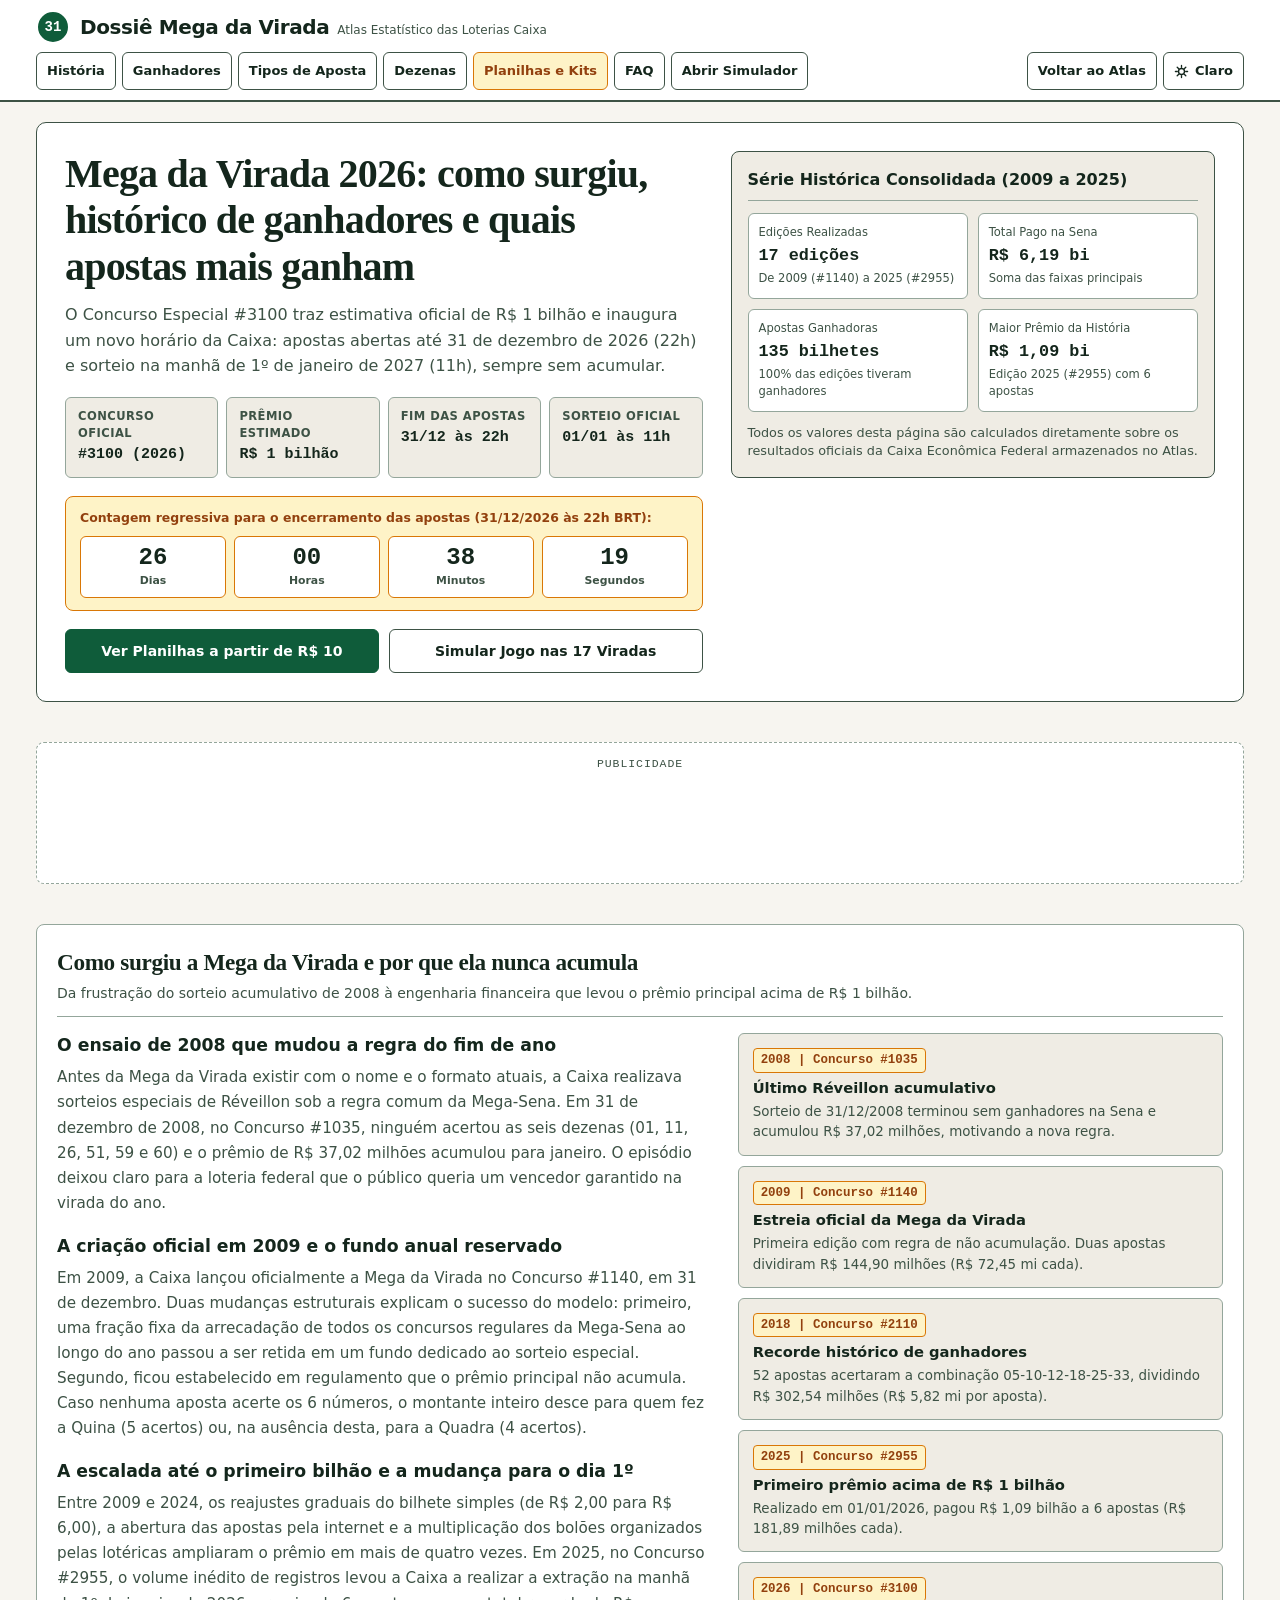
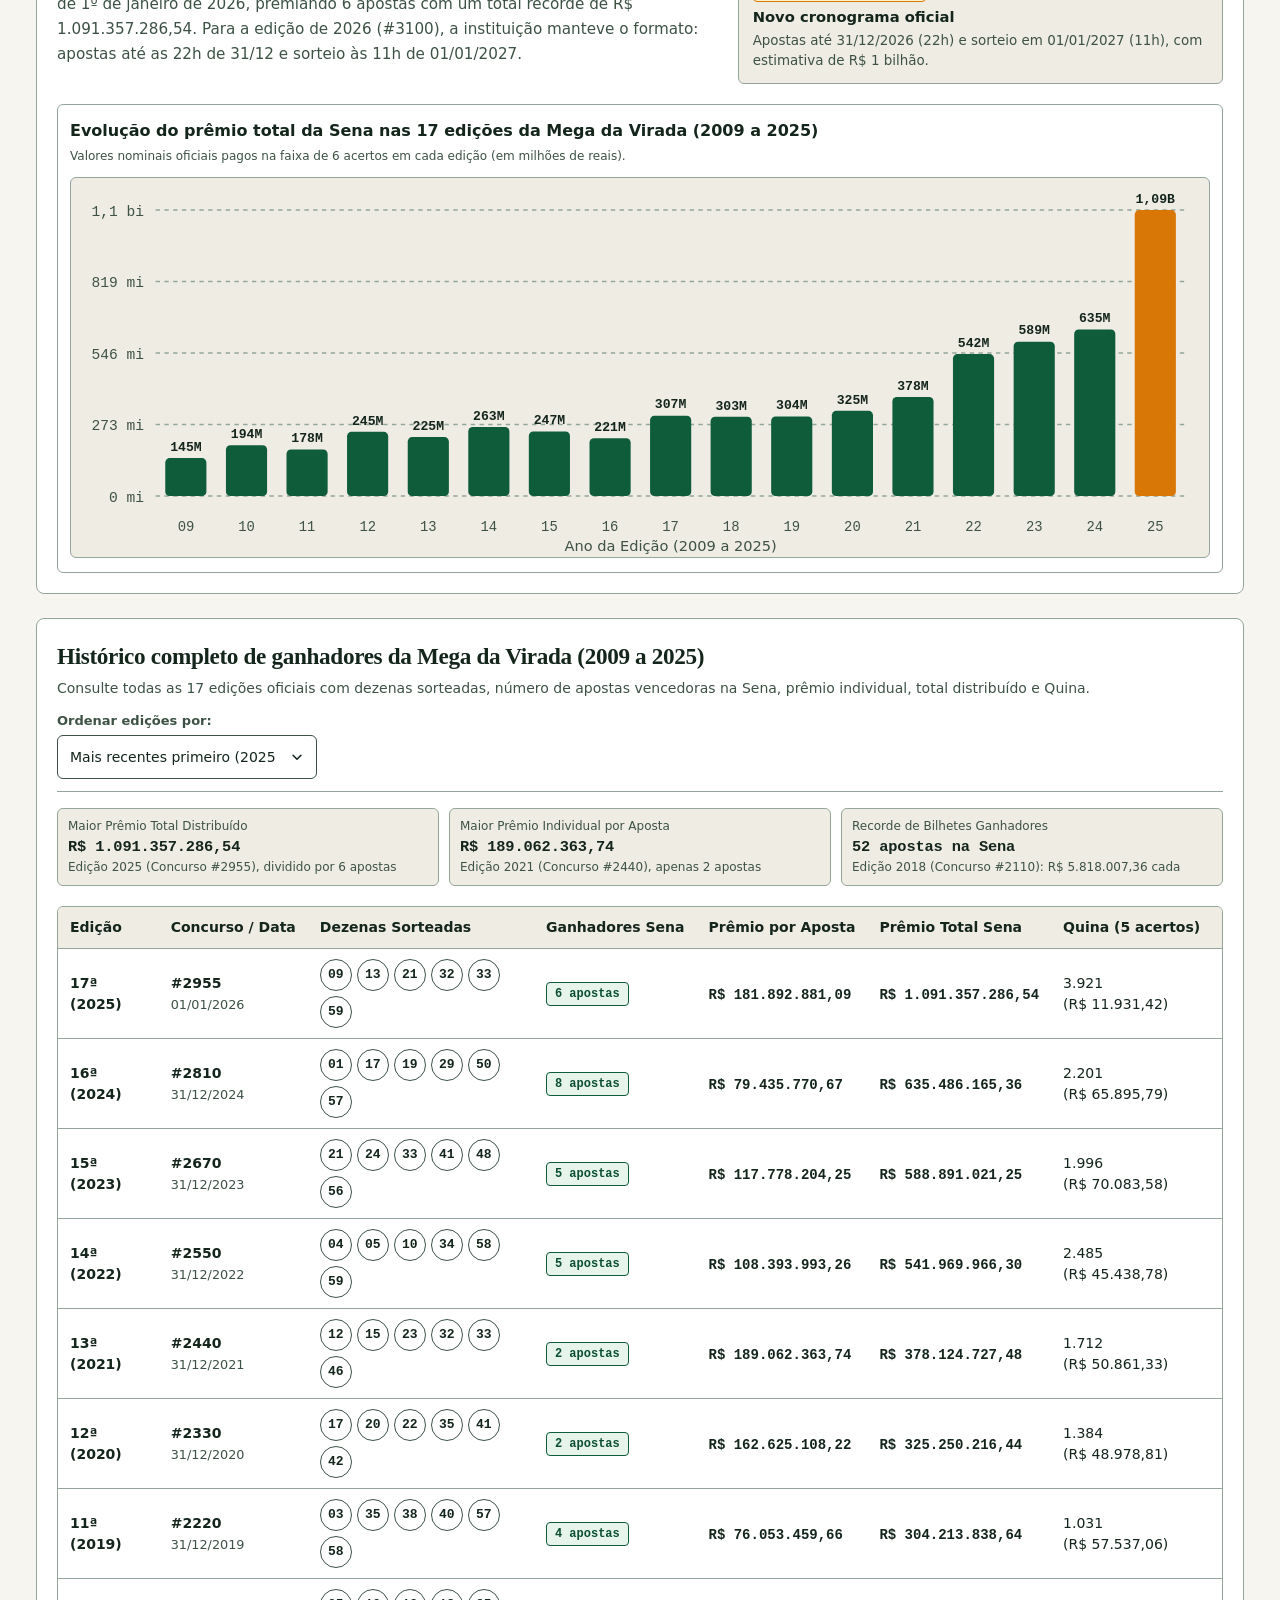
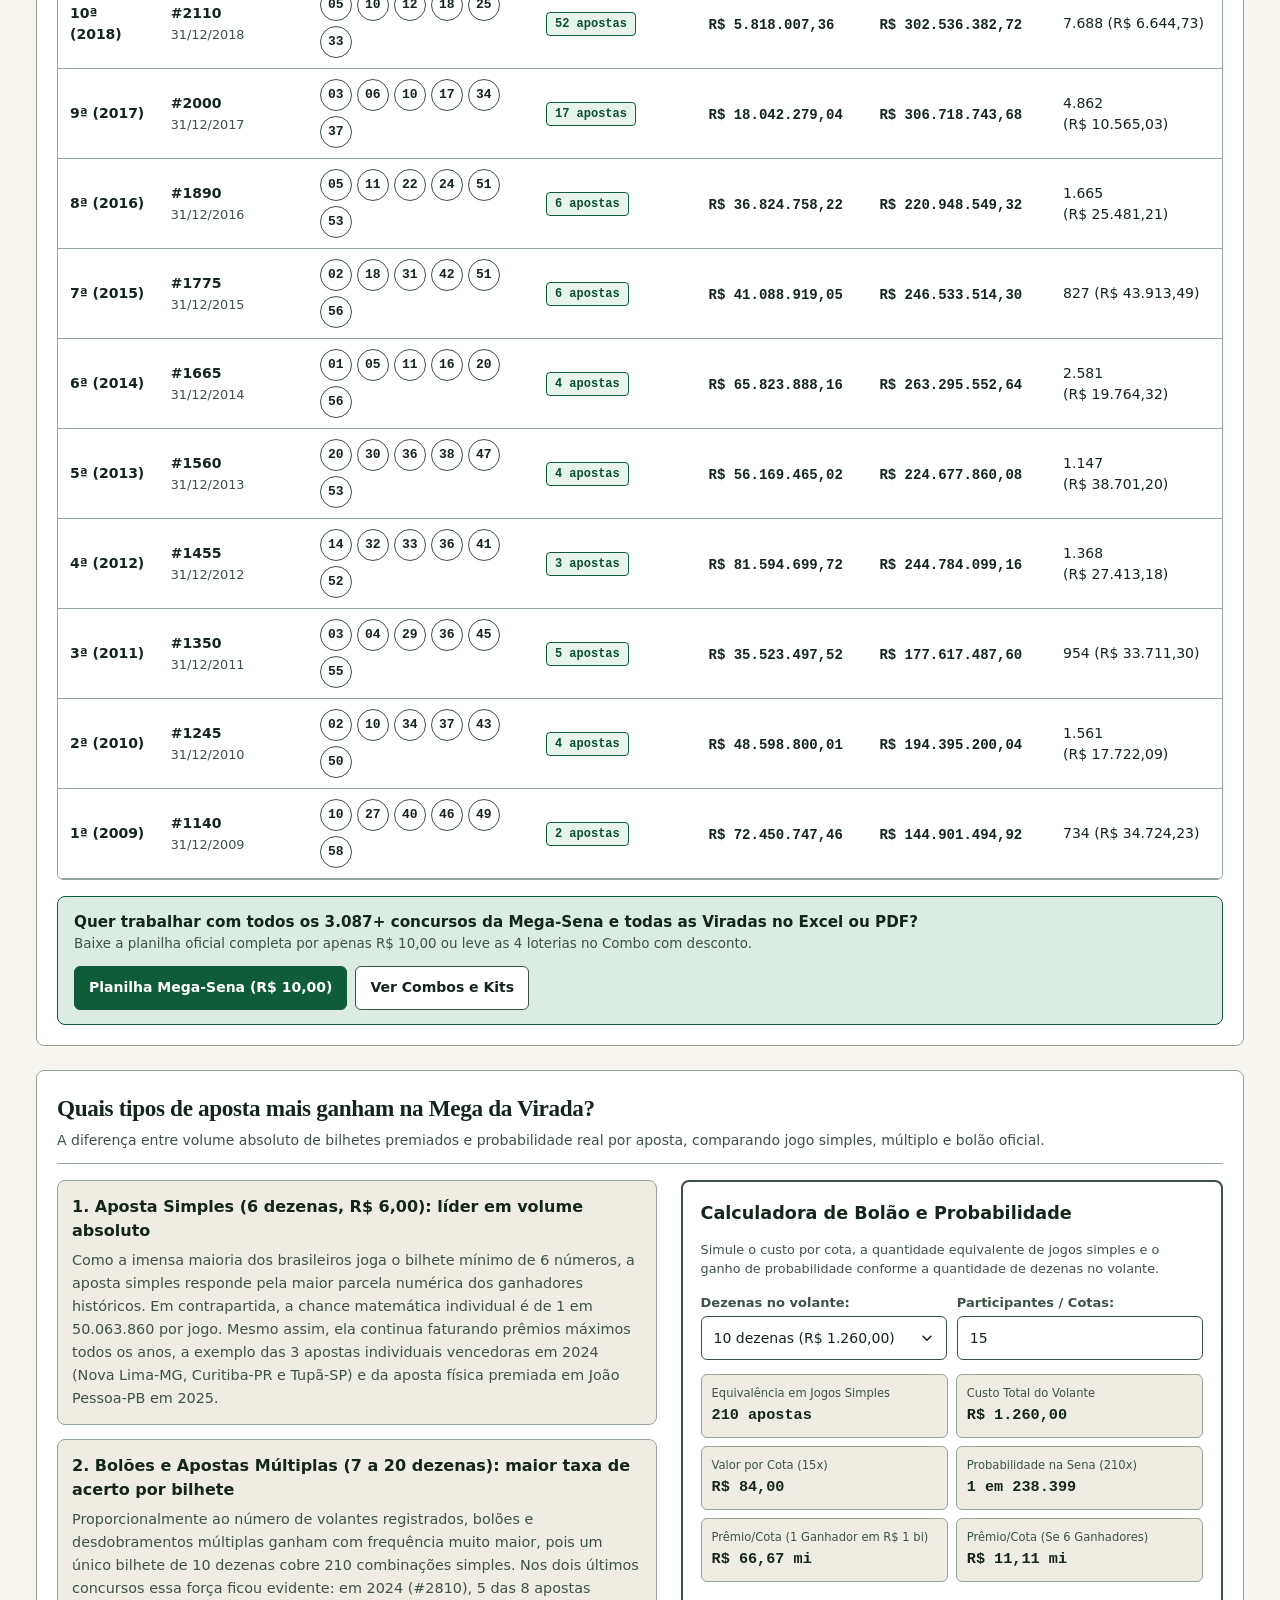
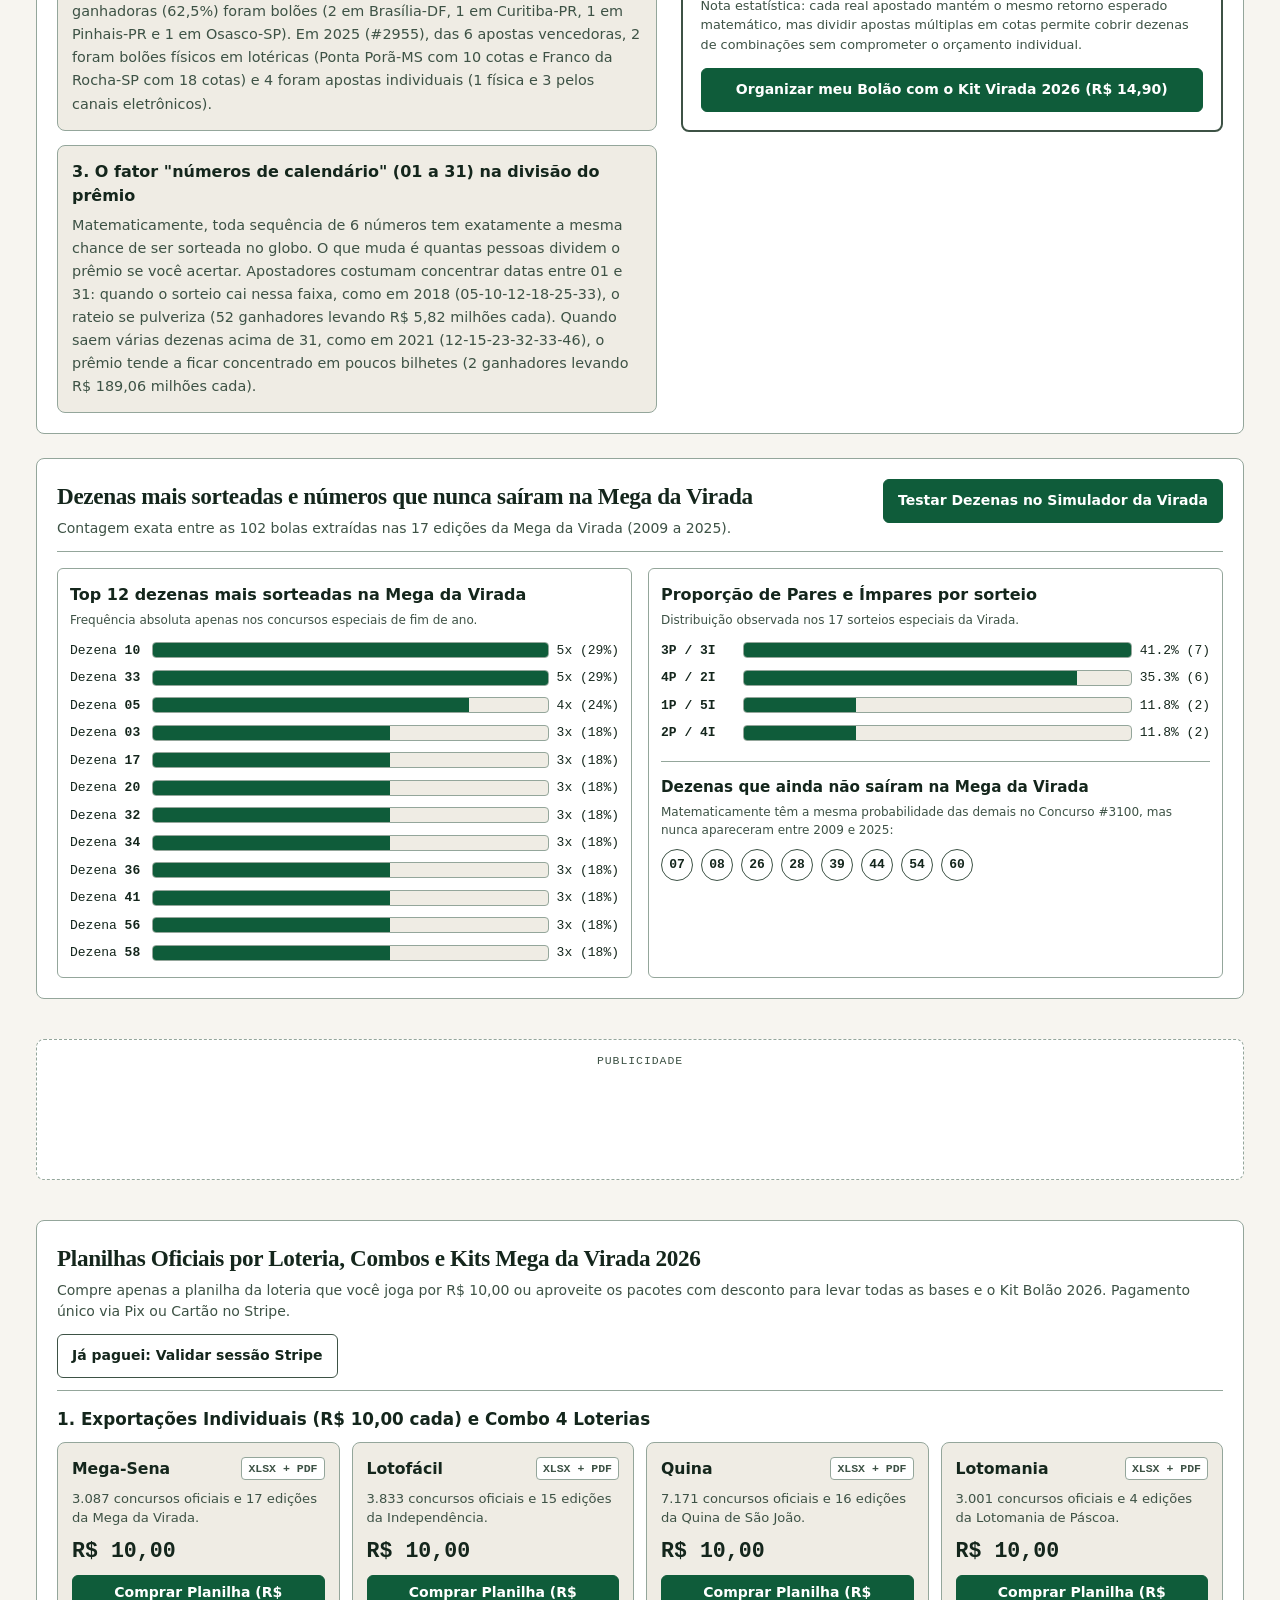
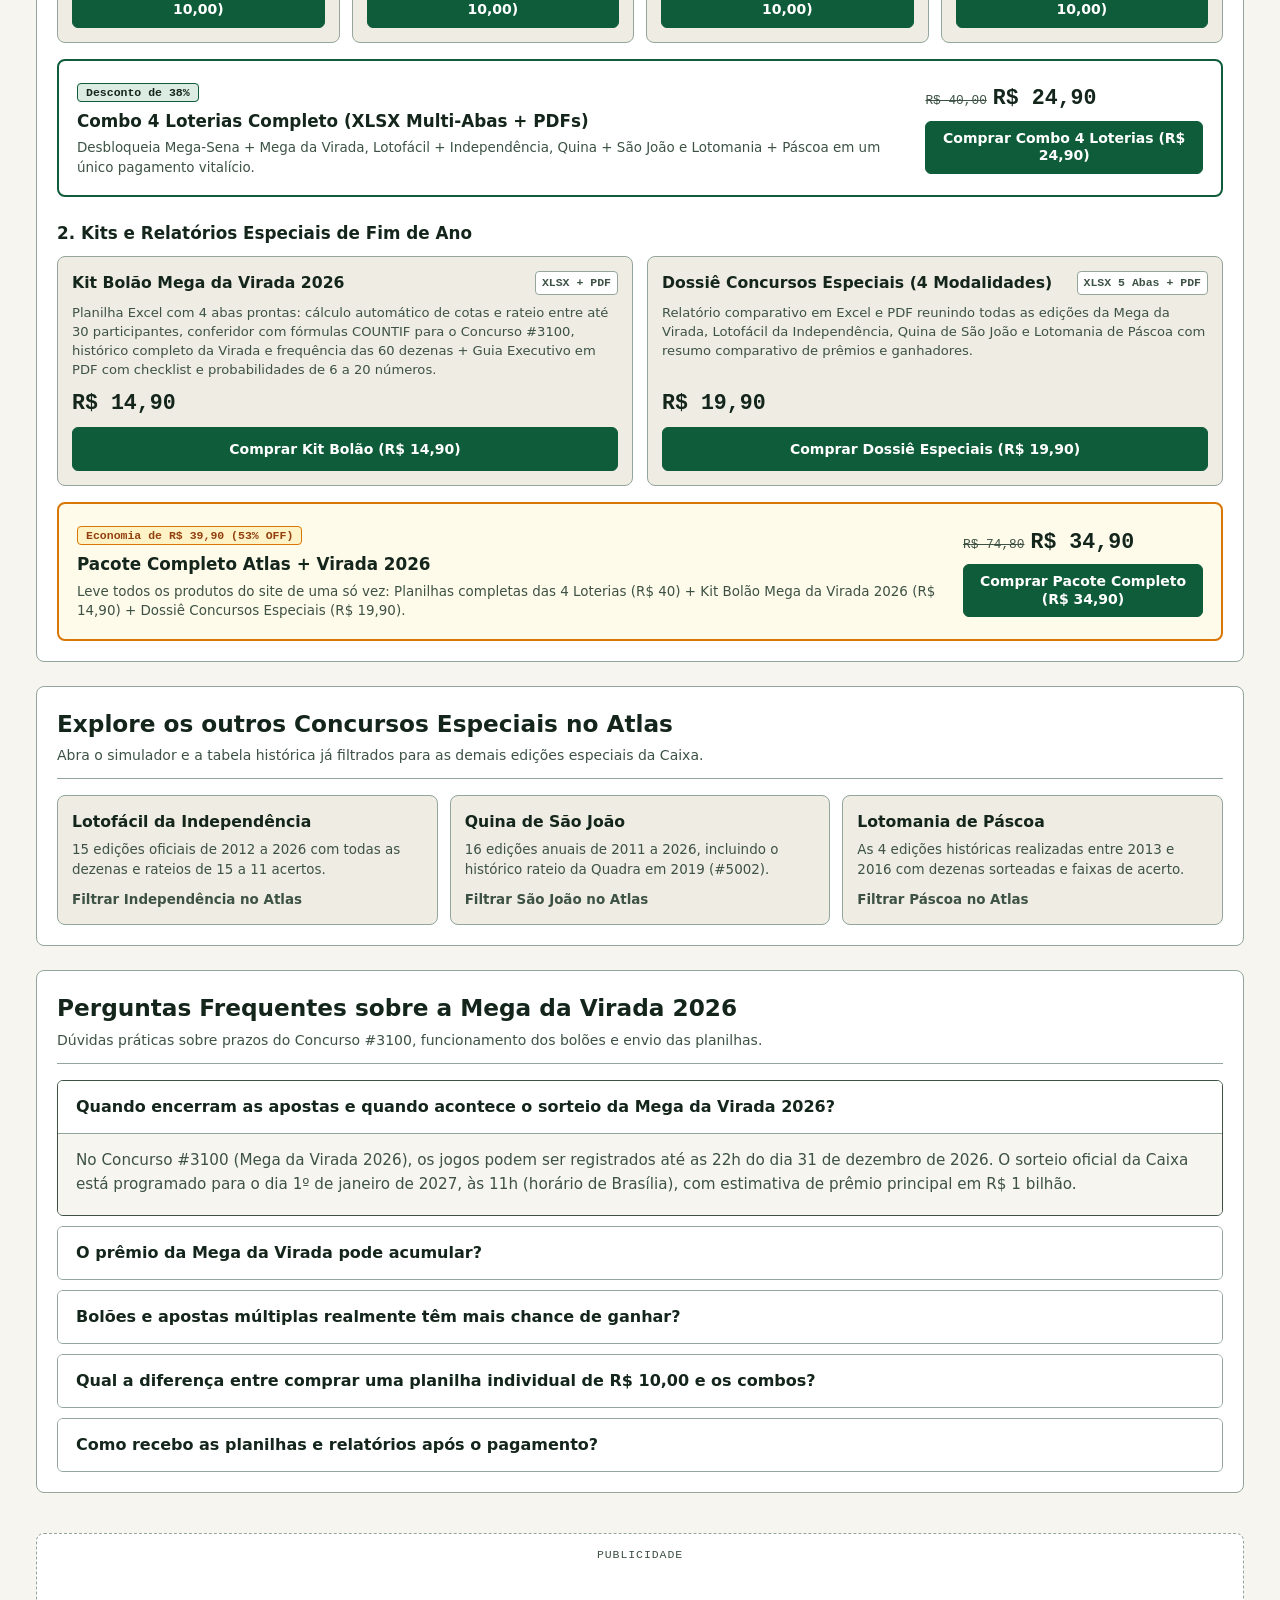
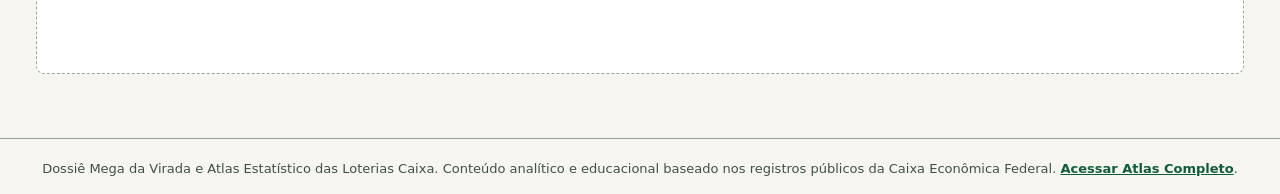
==== mega-da-virada.html @ 001c6161 "feat: add mega da virada landing page, special draws filters, and multi-product stripe store" ====
<!DOCTYPE html>
<html lang="pt-BR" data-theme="light" data-lottery="megasena">
<head>
  <meta charset="UTF-8">
  <meta name="viewport" content="width=device-width, initial-scale=1.0">

  <title>Mega da Virada 2026: História, Ganhadores, Tipos de Aposta e Planilhas | Atlas das Loterias</title>
  <meta name="description" content="Dossiê completo da Mega da Virada 2026 (Concurso 3100): como surgiu em 2009, histórico de ganhadores e prêmios até 2025, análise de bolões vs. apostas simples, dezenas mais sorteadas e planilhas oficiais em Excel e PDF.">
  <meta name="keywords" content="mega da virada, mega da virada 2026, concurso 3100, ganhadores mega da virada, como surgiu mega da virada, bolao mega da virada, aposta simples ou bolao, dezenas mais sorteadas mega da virada, planilha mega da virada">
  <meta name="robots" content="index, follow, max-snippet:-1, max-image-preview:large, max-video-preview:-1">
  <link rel="canonical" href="./mega-da-virada">
  <meta name="author" content="Atlas das Loterias Caixa">
  <meta name="theme-color" content="#0F5C3A">

  <!-- Open Graph -->
  <meta property="og:type" content="article">
  <meta property="og:locale" content="pt_BR">
  <meta property="og:site_name" content="Atlas Estatístico das Loterias Caixa">
  <meta property="og:title" content="Mega da Virada 2026: História, Ganhadores, Tipos de Aposta e Planilhas">
  <meta property="og:description" content="Análise histórica de todas as 17 edições da Mega da Virada, calculadora de bolão, dezenas que mais saíram e planilhas em Excel e PDF.">

  <!-- Twitter Card -->
  <meta name="twitter:card" content="summary_large_image">
  <meta name="twitter:title" content="Mega da Virada 2026: História, Ganhadores e Planilhas Oficiais">
  <meta name="twitter:description" content="Como surgiu a Mega da Virada, histórico de ganhadores de 2009 a 2025, bolões vs. aposta simples e planilhas prontas para o Concurso 3100.">

  <!-- Favicon SVG -->
  <link rel="icon" type="image/svg+xml" href="data:image/svg+xml,%3Csvg xmlns='http://www.w3.org/2000/svg' viewBox='0 0 100 100'%3E%3Ccircle cx='50' cy='50' r='48' fill='%230F5C3A'/%3E%3Ctext x='50' y='64' font-size='40' font-family='sans-serif' font-weight='bold' fill='%23FFFFFF' text-anchor='middle'%3E31%3C/text%3E%3C/svg%3E">

  <!-- Google AdSense -->
  <script async src="https://pagead2.googlesyndication.com/pagead/js/adsbygoogle.js?client=ca-pub-2801447553650841"
       crossorigin="anonymous"></script>

  <!-- Dados Estruturados Schema.org -->
  <script type="application/ld+json">
  {
    "@context": "https://schema.org",
    "@graph": [
      {
        "@type": "Article",
        "@id": "./mega-da-virada#article",
        "headline": "Mega da Virada 2026: História, Ganhadores, Tipos de Aposta e Planilhas",
        "description": "Análise estatística e histórica da Mega da Virada desde 2009, estudo sobre apostas simples vs. bolões e catálogo de planilhas em Excel e PDF.",
        "datePublished": "2026-11-19",
        "dateModified": "2026-11-19",
        "inLanguage": "pt-BR",
        "author": {
          "@type": "Organization",
          "name": "Atlas Estatístico das Loterias Caixa"
        }
      },
      {
        "@type": "FAQPage",
        "@id": "./mega-da-virada#faq",
        "mainEntity": [
          {
            "@type": "Question",
            "name": "Quando encerram as apostas e quando acontece o sorteio da Mega da Virada 2026?",
            "acceptedAnswer": {
              "@type": "Answer",
              "text": "Para o Concurso 3100 (Mega da Virada 2026), as apostas ficam abertas até as 22h do dia 31 de dezembro de 2026, e o sorteio está marcado pela Caixa Econômica Federal para 1º de janeiro de 2027, às 11h (horário de Brasília), com estimativa de R$ 1 bilhão."
            }
          },
          {
            "@type": "Question",
            "name": "O prêmio principal da Mega da Virada pode acumular?",
            "acceptedAnswer": {
              "@type": "Answer",
              "text": "Não. Desde a primeira edição em 2009 (Concurso 1140), a regra da Mega da Virada determina que o prêmio principal não acumula. Se ninguém acertar as 6 dezenas, o valor é integralmente rateado entre os acertadores da Quina (5 números) e, na ausência destes, da Quadra (4 números)."
            }
          },
          {
            "@type": "Question",
            "name": "Bolões e apostas múltiplas ganham mais na Mega da Virada?",
            "acceptedAnswer": {
              "@type": "Answer",
              "text": "Apostas simples (6 números) ainda formam o maior volume total de bilhetes vendidos e premiados em números absolutos. Porém, proporcionalmente por volante registrado, bolões e apostas múltiplas (7 a 20 dezenas) concentram muito mais combinações por bilhete e tiveram forte presença nas edições recentes, como em 2024 (5 dos 8 ganhadores foram bolões) e 2025 (2 bolões físicos entre os 6 vencedores)."
            }
          },
          {
            "@type": "Question",
            "name": "Como funciona a compra das planilhas separadas ou com combo?",
            "acceptedAnswer": {
              "@type": "Answer",
              "text": "Cada loteria (Mega-Sena, Lotofácil, Quina e Lotomania) possui exportação própria em Excel (.xlsx) e PDF por R$ 10,00 em pagamento único. Quem precisa de todas as modalidades pode escolher o Combo 4 Loterias por R$ 24,90 ou o Pacote Completo Atlas + Virada por R$ 34,90, incluindo o Kit Bolão Mega da Virada 2026 e o Dossiê dos Concursos Especiais."
            }
          },
          {
            "@type": "Question",
            "name": "Como recebo os arquivos Excel (.xlsx) e PDF após pagar no Stripe?",
            "acceptedAnswer": {
              "@type": "Answer",
              "text": "Após concluir o pagamento via Pix ou Cartão no ambiente seguro do Stripe, você retorna automaticamente ao site com os arquivos liberados para download imediato no navegador."
            }
          }
        ]
      },
      {
        "@type": "OfferCatalog",
        "@id": "./mega-da-virada#catalog",
        "name": "Planilhas Oficiais e Produtos Mega da Virada",
        "itemListElement": [
          {
            "@type": "Offer",
            "name": "Planilha Mega-Sena + Mega da Virada (XLSX + PDF)",
            "price": "10.00",
            "priceCurrency": "BRL"
          },
          {
            "@type": "Offer",
            "name": "Kit Bolão Mega da Virada 2026 (Excel com Fórmulas + Guia PDF)",
            "price": "14.90",
            "priceCurrency": "BRL"
          },
          {
            "@type": "Offer",
            "name": "Dossiê Concursos Especiais (XLSX + PDF)",
            "price": "19.90",
            "priceCurrency": "BRL"
          },
          {
            "@type": "Offer",
            "name": "Combo 4 Loterias Completo (XLSX + PDF)",
            "price": "24.90",
            "priceCurrency": "BRL"
          },
          {
            "@type": "Offer",
            "name": "Pacote Completo Atlas + Virada",
            "price": "34.90",
            "priceCurrency": "BRL"
          }
        ]
      }
    ]
  }
  </script>

  <link rel="stylesheet" href="styles.css">
  <link rel="stylesheet" href="virada.css">
</head>
<body>
  <a href="#produtos" class="skip-link">Pular para Planilhas e Produtos</a>

  <header class="site-header">
    <div class="header-inner">
      <div class="brand">
        <a href="index.html" class="brand-mark" style="text-decoration:none;" aria-label="Voltar ao Atlas das Loterias">31</a>
        <div class="brand-text">
          <span class="brand-title">Dossiê Mega da Virada</span>
          <span class="brand-subtitle">Atlas Estatístico das Loterias Caixa</span>
        </div>
      </div>

      <nav class="main-nav" aria-label="Navegação do Dossiê Mega da Virada">
        <div class="nav-shortcuts" role="group" aria-label="Seções do dossiê">
          <a href="#historia" class="nav-link"><span>História</span></a>
          <a href="#ganhadores" class="nav-link"><span>Ganhadores</span></a>
          <a href="#tipos-aposta" class="nav-link"><span>Tipos de Aposta</span></a>
          <a href="#numeros" class="nav-link"><span>Dezenas</span></a>
          <a href="#produtos" class="nav-link nav-link-virada"><span>Planilhas e Kits</span></a>
          <a href="#faq" class="nav-link"><span>FAQ</span></a>
          <a href="index.html?lottery=megasena&special=1#simulador" class="nav-link"><span>Abrir Simulador</span></a>
        </div>

        <div class="nav-settings" role="group" aria-label="Atalhos e tema">
          <a href="index.html" class="btn"><span>Voltar ao Atlas</span></a>
          <button type="button" id="theme-toggle" class="btn" aria-pressed="false" title="Alternar entre tema Claro e Escuro" aria-label="Alternar tema Claro ou Escuro">
            <svg class="nav-icon" viewBox="0 0 16 16" aria-hidden="true"><circle cx="8" cy="8" r="3.5" fill="none" stroke="currentColor" stroke-width="1.5"/><path d="M8 1.5v2M8 12.5v2M1.5 8h2M12.5 8h2M3.4 3.4l1.4 1.4M11.2 11.2l1.4 1.4M12.6 3.4l-1.4 1.4M4.8 11.2l-1.4 1.4" fill="none" stroke="currentColor" stroke-width="1.4" stroke-linecap="round"/></svg>
            <span class="btn-label-text" id="theme-toggle-text">Claro</span>
          </button>
        </div>
      </nav>
    </div>
  </header>

  <main class="container virada-container">
    <!-- HERO EDITORIAL + PAINEL DE NÚMEROS REAIS -->
    <section class="virada-hero" aria-labelledby="virada-h1">
      <div>
        <h1 id="virada-h1" class="virada-display-title">
          Mega da Virada 2026: como surgiu, histórico de ganhadores e quais apostas mais ganham
        </h1>
        <p class="virada-hero-lead">
          O Concurso Especial #3100 traz estimativa oficial de R$ 1 bilhão e inaugura um novo horário da Caixa: apostas abertas até 31 de dezembro de 2026 (22h) e sorteio na manhã de 1º de janeiro de 2027 (11h), sempre sem acumular.
        </p>

        <div class="virada-event-facts">
          <div class="event-fact-item">
            <span class="event-fact-label">Concurso Oficial</span>
            <span class="event-fact-value">#3100 (2026)</span>
          </div>
          <div class="event-fact-item">
            <span class="event-fact-label">Prêmio Estimado</span>
            <span class="event-fact-value">R$ 1 bilhão</span>
          </div>
          <div class="event-fact-item">
            <span class="event-fact-label">Fim das Apostas</span>
            <span class="event-fact-value">31/12 às 22h</span>
          </div>
          <div class="event-fact-item">
            <span class="event-fact-label">Sorteio Oficial</span>
            <span class="event-fact-value">01/01 às 11h</span>
          </div>
        </div>

        <div id="virada-countdown" class="countdown-box" aria-live="off">
          <span class="countdown-label" id="countdown-title">Contagem regressiva para o encerramento das apostas (31/12/2026 às 22h BRT):</span>
          <div class="countdown-grid">
            <div class="countdown-cell">
              <span class="countdown-num" id="cd-days">--</span>
              <span class="countdown-unit">Dias</span>
            </div>
            <div class="countdown-cell">
              <span class="countdown-num" id="cd-hours">--</span>
              <span class="countdown-unit">Horas</span>
            </div>
            <div class="countdown-cell">
              <span class="countdown-num" id="cd-mins">--</span>
              <span class="countdown-unit">Minutos</span>
            </div>
            <div class="countdown-cell">
              <span class="countdown-num" id="cd-secs">--</span>
              <span class="countdown-unit">Segundos</span>
            </div>
          </div>
        </div>

        <div class="virada-hero-ctas">
          <a href="#produtos" class="btn btn-primary">Ver Planilhas a partir de R$ 10</a>
          <a href="index.html?lottery=megasena&special=1#simulador" class="btn">Simular Jogo nas 17 Viradas</a>
        </div>
      </div>

      <aside id="virada-hero-panel" class="virada-dossier-panel" aria-label="Resumo auditado das 17 edições">
        <h2 class="dossier-panel-title">Série Histórica Consolidada (2009 a 2025)</h2>
        <div id="hero-dossier-stats" class="dossier-stats-grid">
          <div class="dossier-stat">
            <span class="dossier-stat-label">Carregando base...</span>
            <span class="dossier-stat-val">--</span>
          </div>
        </div>
        <p class="dossier-note">
          Todos os valores desta página são calculados diretamente sobre os resultados oficiais da Caixa Econômica Federal armazenados no Atlas.
        </p>
      </aside>
    </section>

    <!-- ANÚNCIO ADSENSE: TOPO -->
    <aside class="ad-container" aria-label="Espaço Publicitário Google AdSense">
      <span class="ad-badge">Publicidade</span>
      <ins class="adsbygoogle"
           style="display:block"
           data-ad-client="ca-pub-2801447553650841"
           data-ad-slot="auto"
           data-ad-format="auto"
           data-full-width-responsive="true"></ins>
      <script>
        (adsbygoogle = window.adsbygoogle || []).push({});
      </script>
    </aside>

    <!-- SEÇÃO 1: COMO SURGIU A MEGA DA VIRADA -->
    <section id="historia" class="section-block" aria-labelledby="title-historia">
      <div class="section-header">
        <div>
          <h2 id="title-historia" class="section-title editorial-heading">Como surgiu a Mega da Virada e por que ela nunca acumula</h2>
          <p class="section-desc">
            Da frustração do sorteio acumulativo de 2008 à engenharia financeira que levou o prêmio principal acima de R$ 1 bilhão.
          </p>
        </div>
      </div>

      <div class="history-split">
        <div class="editorial-prose">
          <h3>O ensaio de 2008 que mudou a regra do fim de ano</h3>
          <p>
            Antes da Mega da Virada existir com o nome e o formato atuais, a Caixa realizava sorteios especiais de Réveillon sob a regra comum da Mega-Sena. Em 31 de dezembro de 2008, no Concurso #1035, ninguém acertou as seis dezenas (01, 11, 26, 51, 59 e 60) e o prêmio de R$ 37,02 milhões acumulou para janeiro. O episódio deixou claro para a loteria federal que o público queria um vencedor garantido na virada do ano.
          </p>

          <h3>A criação oficial em 2009 e o fundo anual reservado</h3>
          <p>
            Em 2009, a Caixa lançou oficialmente a Mega da Virada no Concurso #1140, em 31 de dezembro. Duas mudanças estruturais explicam o sucesso do modelo: primeiro, uma fração fixa da arrecadação de todos os concursos regulares da Mega-Sena ao longo do ano passou a ser retida em um fundo dedicado ao sorteio especial. Segundo, ficou estabelecido em regulamento que o prêmio principal não acumula. Caso nenhuma aposta acerte os 6 números, o montante inteiro desce para quem fez a Quina (5 acertos) ou, na ausência desta, para a Quadra (4 acertos).
          </p>

          <h3>A escalada até o primeiro bilhão e a mudança para o dia 1º</h3>
          <p>
            Entre 2009 e 2024, os reajustes graduais do bilhete simples (de R$ 2,00 para R$ 6,00), a abertura das apostas pela internet e a multiplicação dos bolões organizados pelas lotéricas ampliaram o prêmio em mais de quatro vezes. Em 2025, no Concurso #2955, o volume inédito de registros levou a Caixa a realizar a extração na manhã de 1º de janeiro de 2026, premiando 6 apostas com um total recorde de R$ 1.091.357.286,54. Para a edição de 2026 (#3100), a instituição manteve o formato: apostas até as 22h de 31/12 e sorteio às 11h de 01/01/2027.
          </p>
        </div>

        <ol class="timeline-list" aria-label="Linha do tempo da Mega da Virada">
          <li class="timeline-item">
            <span class="timeline-year">2008 | Concurso #1035</span>
            <strong>Último Réveillon acumulativo</strong>
            <p>Sorteio de 31/12/2008 terminou sem ganhadores na Sena e acumulou R$ 37,02 milhões, motivando a nova regra.</p>
          </li>
          <li class="timeline-item">
            <span class="timeline-year">2009 | Concurso #1140</span>
            <strong>Estreia oficial da Mega da Virada</strong>
            <p>Primeira edição com regra de não acumulação. Duas apostas dividiram R$ 144,90 milhões (R$ 72,45 mi cada).</p>
          </li>
          <li class="timeline-item">
            <span class="timeline-year">2018 | Concurso #2110</span>
            <strong>Recorde histórico de ganhadores</strong>
            <p>52 apostas acertaram a combinação 05-10-12-18-25-33, dividindo R$ 302,54 milhões (R$ 5,82 mi por aposta).</p>
          </li>
          <li class="timeline-item">
            <span class="timeline-year">2025 | Concurso #2955</span>
            <strong>Primeiro prêmio acima de R$ 1 bilhão</strong>
            <p>Realizado em 01/01/2026, pagou R$ 1,09 bilhão a 6 apostas (R$ 181,89 milhões cada).</p>
          </li>
          <li class="timeline-item">
            <span class="timeline-year">2026 | Concurso #3100</span>
            <strong>Novo cronograma oficial</strong>
            <p>Apostas até 31/12/2026 (22h) e sorteio em 01/01/2027 (11h), com estimativa de R$ 1 bilhão.</p>
          </li>
        </ol>
      </div>

      <div class="chart-card">
        <h3 class="chart-title">Evolução do prêmio total da Sena nas 17 edições da Mega da Virada (2009 a 2025)</h3>
        <p class="chart-subtitle">Valores nominais oficiais pagos na faixa de 6 acertos em cada edição (em milhões de reais).</p>
        <div id="virada-prize-chart" class="svg-chart-wrap" role="img" aria-label="Gráfico de barras com a evolução dos prêmios da Mega da Virada de 2009 a 2025"></div>
      </div>
    </section>

    <!-- SEÇÃO 2: HISTÓRICO COMPLETO DE GANHADORES -->
    <section id="ganhadores" class="section-block" aria-labelledby="title-ganhadores">
      <div class="section-header">
        <div>
          <h2 id="title-ganhadores" class="section-title editorial-heading">Histórico completo de ganhadores da Mega da Virada (2009 a 2025)</h2>
          <p class="section-desc">
            Consulte todas as 17 edições oficiais com dezenas sorteadas, número de apostas vencedoras na Sena, prêmio individual, total distribuído e Quina.
          </p>
        </div>
        <div class="field-group" style="max-width:260px;">
          <label class="field-label" for="virada-sort-select">Ordenar edições por:</label>
          <select id="virada-sort-select" class="select-input">
            <option value="year_desc">Mais recentes primeiro (2025 a 2009)</option>
            <option value="total_desc">Maior prêmio total primeiro</option>
            <option value="winners_desc">Mais ganhadores na Sena</option>
            <option value="per_winner_desc">Maior prêmio por aposta</option>
          </select>
        </div>
      </div>

      <div id="virada-records-strip" class="kpi-strip"></div>

      <div class="table-wrap">
        <table class="draws-table" aria-label="Tabela com todas as edições da Mega da Virada de 2009 a 2025">
          <thead>
            <tr>
              <th>Edição</th>
              <th>Concurso / Data</th>
              <th>Dezenas Sorteadas</th>
              <th>Ganhadores Sena</th>
              <th>Prêmio por Aposta</th>
              <th>Prêmio Total Sena</th>
              <th>Quina (5 acertos)</th>
            </tr>
          </thead>
          <tbody id="virada-history-tbody"></tbody>
        </table>
      </div>

      <div class="inline-offer-bar">
        <div>
          <strong>Quer trabalhar com todos os 3.087+ concursos da Mega-Sena e todas as Viradas no Excel ou PDF?</strong>
          <span>Baixe a planilha oficial completa por apenas R$ 10,00 ou leve as 4 loterias no Combo com desconto.</span>
        </div>
        <div style="display:flex;flex-wrap:wrap;gap:8px;">
          <button type="button" id="btn-banner-buy-ms" class="btn btn-primary" data-product-id="export_megasena">
            Planilha Mega-Sena (R$ 10,00)
          </button>
          <a href="#produtos" class="btn">Ver Combos e Kits</a>
        </div>
      </div>
    </section>

    <!-- SEÇÃO 3: QUAIS TIPOS DE APOSTA MAIS GANHAM -->
    <section id="tipos-aposta" class="section-block" aria-labelledby="title-tipos-aposta">
      <div class="section-header">
        <div>
          <h2 id="title-tipos-aposta" class="section-title editorial-heading">Quais tipos de aposta mais ganham na Mega da Virada?</h2>
          <p class="section-desc">
            A diferença entre volume absoluto de bilhetes premiados e probabilidade real por aposta, comparando jogo simples, múltiplo e bolão oficial.
          </p>
        </div>
      </div>

      <div class="bet-types-layout">
        <div class="bet-analysis-blocks">
          <article class="bet-analysis-block">
            <h3>1. Aposta Simples (6 dezenas, R$ 6,00): líder em volume absoluto</h3>
            <p>
              Como a imensa maioria dos brasileiros joga o bilhete mínimo de 6 números, a aposta simples responde pela maior parcela numérica dos ganhadores históricos. Em contrapartida, a chance matemática individual é de 1 em 50.063.860 por jogo. Mesmo assim, ela continua faturando prêmios máximos todos os anos, a exemplo das 3 apostas individuais vencedoras em 2024 (Nova Lima-MG, Curitiba-PR e Tupã-SP) e da aposta física premiada em João Pessoa-PB em 2025.
            </p>
          </article>

          <article class="bet-analysis-block">
            <h3>2. Bolões e Apostas Múltiplas (7 a 20 dezenas): maior taxa de acerto por bilhete</h3>
            <p>
              Proporcionalmente ao número de volantes registrados, bolões e desdobramentos múltiplas ganham com frequência muito maior, pois um único bilhete de 10 dezenas cobre 210 combinações simples. Nos dois últimos concursos essa força ficou evidente: em 2024 (#2810), 5 das 8 apostas ganhadoras (62,5%) foram bolões (2 em Brasília-DF, 1 em Curitiba-PR, 1 em Pinhais-PR e 1 em Osasco-SP). Em 2025 (#2955), das 6 apostas vencedoras, 2 foram bolões físicos em lotéricas (Ponta Porã-MS com 10 cotas e Franco da Rocha-SP com 18 cotas) e 4 foram apostas individuais (1 física e 3 pelos canais eletrônicos).
            </p>
          </article>

          <article class="bet-analysis-block">
            <h3>3. O fator "números de calendário" (01 a 31) na divisão do prêmio</h3>
            <p>
              Matematicamente, toda sequência de 6 números tem exatamente a mesma chance de ser sorteada no globo. O que muda é quantas pessoas dividem o prêmio se você acertar. Apostadores costumam concentrar datas entre 01 e 31: quando o sorteio cai nessa faixa, como em 2018 (05-10-12-18-25-33), o rateio se pulveriza (52 ganhadores levando R$ 5,82 milhões cada). Quando saem várias dezenas acima de 31, como em 2021 (12-15-23-32-33-46), o prêmio tende a ficar concentrado em poucos bilhetes (2 ganhadores levando R$ 189,06 milhões cada).
            </p>
          </article>
        </div>

        <div id="bolao-calculator" class="bolao-calc-card">
          <h3>Calculadora de Bolão e Probabilidade</h3>
          <p class="calc-honest-note">
            Simule o custo por cota, a quantidade equivalente de jogos simples e o ganho de probabilidade conforme a quantidade de dezenas no volante.
          </p>

          <div class="calc-inputs-grid">
            <div class="field-group">
              <label class="field-label" for="calc-dezenas">Dezenas no volante:</label>
              <select id="calc-dezenas" class="select-input">
                <option value="6">6 dezenas (R$ 6,00)</option>
                <option value="7">7 dezenas (R$ 42,00)</option>
                <option value="8">8 dezenas (R$ 168,00)</option>
                <option value="9">9 dezenas (R$ 504,00)</option>
                <option value="10" selected>10 dezenas (R$ 1.260,00)</option>
                <option value="11">11 dezenas (R$ 2.772,00)</option>
                <option value="12">12 dezenas (R$ 5.544,00)</option>
                <option value="13">13 dezenas (R$ 10.296,00)</option>
                <option value="14">14 dezenas (R$ 18.018,00)</option>
                <option value="15">15 dezenas (R$ 30.030,00)</option>
                <option value="16">16 dezenas (R$ 48.048,00)</option>
                <option value="17">17 dezenas (R$ 74.256,00)</option>
                <option value="18">18 dezenas (R$ 111.384,00)</option>
                <option value="19">19 dezenas (R$ 162.792,00)</option>
                <option value="20">20 dezenas (R$ 232.560,00)</option>
              </select>
            </div>

            <div class="field-group">
              <label class="field-label" for="calc-cotas">Participantes / Cotas:</label>
              <input type="number" id="calc-cotas" class="text-input" min="1" max="100" step="1" value="15">
            </div>
          </div>

          <div id="bolao-calc-results" class="calc-results-grid" aria-live="polite"></div>

          <p class="calc-honest-note">
            Nota estatística: cada real apostado mantém o mesmo retorno esperado matemático, mas dividir apostas múltiplas em cotas permite cobrir dezenas de combinações sem comprometer o orçamento individual.
          </p>

          <button type="button" id="btn-calc-buy-kit" class="btn btn-primary" data-product-id="kit_bolao_virada">
            Organizar meu Bolão com o Kit Virada 2026 (R$ 14,90)
          </button>
        </div>
      </div>
    </section>

    <!-- SEÇÃO 4: DEZENAS MAIS SORTEADAS E PARIDADE -->
    <section id="numeros" class="section-block" aria-labelledby="title-numeros">
      <div class="section-header">
        <div>
          <h2 id="title-numeros" class="section-title editorial-heading">Dezenas mais sorteadas e números que nunca saíram na Mega da Virada</h2>
          <p class="section-desc">
            Contagem exata entre as 102 bolas extraídas nas 17 edições da Mega da Virada (2009 a 2025).
          </p>
        </div>
        <a href="index.html?lottery=megasena&special=1#simulador" class="btn btn-primary">
          Testar Dezenas no Simulador da Virada
        </a>
      </div>

      <div class="virada-numbers-grid">
        <div class="chart-card">
          <h3 class="chart-title">Top 12 dezenas mais sorteadas na Mega da Virada</h3>
          <p class="chart-subtitle">Frequência absoluta apenas nos concursos especiais de fim de ano.</p>
          <div id="virada-top-numbers" class="bar-list"></div>
        </div>

        <div class="chart-card">
          <h3 class="chart-title">Proporção de Pares e Ímpares por sorteio</h3>
          <p class="chart-subtitle">Distribuição observada nos 17 sorteios especiais da Virada.</p>
          <div id="virada-parity-chart" class="bar-list"></div>

          <div style="margin-top:18px;padding-top:14px;border-top:1px solid var(--border);">
            <h4 style="margin:0 0 4px;font-size:0.95rem;">Dezenas que ainda não saíram na Mega da Virada</h4>
            <p class="chart-subtitle" style="margin-bottom:8px;">
              Matematicamente têm a mesma probabilidade das demais no Concurso #3100, mas nunca apareceram entre 2009 e 2025:
            </p>
            <div id="virada-never-drawn" class="never-drawn-list"></div>
          </div>
        </div>
      </div>
    </section>

    <!-- ANÚNCIO ADSENSE: MEIO -->
    <aside class="ad-container" aria-label="Espaço Publicitário Google AdSense">
      <span class="ad-badge">Publicidade</span>
      <ins class="adsbygoogle"
           style="display:block"
           data-ad-client="ca-pub-2801447553650841"
           data-ad-slot="auto"
           data-ad-format="auto"
           data-full-width-responsive="true"></ins>
      <script>
        (adsbygoogle = window.adsbygoogle || []).push({});
      </script>
    </aside>

    <!-- SEÇÃO 5: LOJA DE PLANILHAS E PRODUTOS DE FIM DE ANO -->
    <section id="produtos" class="section-block" aria-labelledby="title-produtos">
      <div class="section-header">
        <div>
          <h2 id="title-produtos" class="section-title editorial-heading">Planilhas Oficiais por Loteria, Combos e Kits Mega da Virada 2026</h2>
          <p class="section-desc">
            Compre apenas a planilha da loteria que você joga por R$ 10,00 ou aproveite os pacotes com desconto para levar todas as bases e o Kit Bolão 2026. Pagamento único via Pix ou Cartão no Stripe.
          </p>
        </div>
        <button type="button" id="btn-virada-check-paid" class="btn">Já paguei: Validar sessão Stripe</button>
      </div>

      <div id="virada-checkout-error" class="status-banner error" role="alert" hidden></div>

      <h3 class="store-group-title">1. Exportações Individuais (R$ 10,00 cada) e Combo 4 Loterias</h3>
      <div id="virada-lottery-products" class="lottery-products-grid"></div>

      <div id="virada-combo-banner" class="combo-banner-card">
        <div>
          <span class="pay-plan-tag pay-plan-tag-accent">Desconto de 38%</span>
          <h4 class="pay-plan-title" style="margin-top:6px;">Combo 4 Loterias Completo (XLSX Multi-Abas + PDFs)</h4>
          <p class="pay-plan-desc" style="margin-top:4px;">
            Desbloqueia Mega-Sena + Mega da Virada, Lotofácil + Independência, Quina + São João e Lotomania + Páscoa em um único pagamento vitalício.
          </p>
        </div>
        <div class="combo-banner-cta" id="combo-all-actions">
          <div class="product-price-line">
            <span class="product-price-compare">R$ 40,00</span>
            <span class="product-price-main">R$ 24,90</span>
          </div>
          <button type="button" class="btn btn-primary" data-product-id="combo_all">
            Comprar Combo 4 Loterias (R$ 24,90)
          </button>
        </div>
      </div>

      <h3 class="store-group-title">2. Kits e Relatórios Especiais de Fim de Ano</h3>
      <div class="extras-products-grid">
        <article class="product-card" id="card-kit_bolao_virada">
          <div class="product-card-top">
            <strong class="product-title">Kit Bolão Mega da Virada 2026</strong>
            <span class="product-format-tag">XLSX + PDF</span>
          </div>
          <p class="product-desc">
            Planilha Excel com 4 abas prontas: cálculo automático de cotas e rateio entre até 30 participantes, conferidor com fórmulas COUNTIF para o Concurso #3100, histórico completo da Virada e frequência das 60 dezenas + Guia Executivo em PDF com checklist e probabilidades de 6 a 20 números.
          </p>
          <div class="product-price-line">
            <span class="product-price-main">R$ 14,90</span>
          </div>
          <div class="product-actions" id="actions-kit_bolao_virada">
            <button type="button" class="btn btn-primary" data-product-id="kit_bolao_virada">
              Comprar Kit Bolão (R$ 14,90)
            </button>
          </div>
        </article>

        <article class="product-card" id="card-dossie_especiais">
          <div class="product-card-top">
            <strong class="product-title">Dossiê Concursos Especiais (4 Modalidades)</strong>
            <span class="product-format-tag">XLSX 5 Abas + PDF</span>
          </div>
          <p class="product-desc">
            Relatório comparativo em Excel e PDF reunindo todas as edições da Mega da Virada, Lotofácil da Independência, Quina de São João e Lotomania de Páscoa com resumo comparativo de prêmios e ganhadores.
          </p>
          <div class="product-price-line">
            <span class="product-price-main">R$ 19,90</span>
          </div>
          <div class="product-actions" id="actions-dossie_especiais">
            <button type="button" class="btn btn-primary" data-product-id="dossie_especiais">
              Comprar Dossiê Especiais (R$ 19,90)
            </button>
          </div>
        </article>
      </div>

      <div class="super-combo-card" id="card-super_combo">
        <div>
          <span class="pay-plan-tag" style="background:var(--virada-gold-soft);color:var(--virada-gold);border-color:var(--virada-gold-border);">Economia de R$ 39,90 (53% OFF)</span>
          <h4 class="pay-plan-title" style="margin-top:6px;">Pacote Completo Atlas + Virada 2026</h4>
          <p class="pay-plan-desc" style="margin-top:4px;">
            Leve todos os produtos do site de uma só vez: Planilhas completas das 4 Loterias (R$ 40) + Kit Bolão Mega da Virada 2026 (R$ 14,90) + Dossiê Concursos Especiais (R$ 19,90).
          </p>
        </div>
        <div class="combo-banner-cta" id="actions-super_combo">
          <div class="product-price-line">
            <span class="product-price-compare">R$ 74,80</span>
            <span class="product-price-main">R$ 34,90</span>
          </div>
          <button type="button" class="btn btn-primary" data-product-id="super_combo">
            Comprar Pacote Completo (R$ 34,90)
          </button>
        </div>
      </div>
    </section>

    <!-- SEÇÃO 6: OUTROS CONCURSOS ESPECIAIS NO ATLAS -->
    <section class="section-block" aria-labelledby="title-outros-especiais">
      <div class="section-header">
        <div>
          <h2 id="title-outros-especiais" class="section-title">Explore os outros Concursos Especiais no Atlas</h2>
          <p class="section-desc">
            Abra o simulador e a tabela histórica já filtrados para as demais edições especiais da Caixa.
          </p>
        </div>
      </div>

      <div class="cross-specials-grid">
        <a href="index.html?lottery=lotofacil&special=1#historico" class="cross-special-card">
          <strong>Lotofácil da Independência</strong>
          <span>15 edições oficiais de 2012 a 2026 com todas as dezenas e rateios de 15 a 11 acertos.</span>
          <span class="cross-special-cta">Filtrar Independência no Atlas</span>
        </a>
        <a href="index.html?lottery=quina&special=1#historico" class="cross-special-card">
          <strong>Quina de São João</strong>
          <span>16 edições anuais de 2011 a 2026, incluindo o histórico rateio da Quadra em 2019 (#5002).</span>
          <span class="cross-special-cta">Filtrar São João no Atlas</span>
        </a>
        <a href="index.html?lottery=lotomania&special=1#historico" class="cross-special-card">
          <strong>Lotomania de Páscoa</strong>
          <span>As 4 edições históricas realizadas entre 2013 e 2016 com dezenas sorteadas e faixas de acerto.</span>
          <span class="cross-special-cta">Filtrar Páscoa no Atlas</span>
        </a>
      </div>
    </section>

    <!-- SEÇÃO 7: FAQ MEGA DA VIRADA -->
    <section id="faq" class="section-block" aria-labelledby="title-virada-faq">
      <div class="section-header">
        <div>
          <h2 id="title-virada-faq" class="section-title">Perguntas Frequentes sobre a Mega da Virada 2026</h2>
          <p class="section-desc">
            Dúvidas práticas sobre prazos do Concurso #3100, funcionamento dos bolões e envio das planilhas.
          </p>
        </div>
      </div>

      <div class="faq-list">
        <details class="faq-item" open>
          <summary class="faq-question">Quando encerram as apostas e quando acontece o sorteio da Mega da Virada 2026?</summary>
          <div class="faq-answer">
            No Concurso #3100 (Mega da Virada 2026), os jogos podem ser registrados até as 22h do dia 31 de dezembro de 2026. O sorteio oficial da Caixa está programado para o dia 1º de janeiro de 2027, às 11h (horário de Brasília), com estimativa de prêmio principal em R$ 1 bilhão.
          </div>
        </details>

        <details class="faq-item">
          <summary class="faq-question">O prêmio da Mega da Virada pode acumular?</summary>
          <div class="faq-answer">
            Não. Pela regra criada em 2009 no Concurso #1140, se ninguém acertar as 6 dezenas da Sena, o valor destinado à faixa principal é somado ao rateio da Quina (5 acertos) e, se ainda assim não houver ganhadores, segue para a Quadra (4 acertos).
          </div>
        </details>

        <details class="faq-item">
          <summary class="faq-question">Bolões e apostas múltiplas realmente têm mais chance de ganhar?</summary>
          <div class="faq-answer">
            Sim. Cada combinação adicional no volante multiplica linearmente a sua probabilidade de acerto. Um bilhete de 10 dezenas equivale a 210 apostas simples de 6 números (chance de 1 em 238.399 contra 1 em 50.063.860 da aposta simples). Dividir o custo em cotas via bolão torna essas combinações acessíveis, mantendo o prêmio dividido proporcionalmente entre os participantes.
          </div>
        </details>

        <details class="faq-item">
          <summary class="faq-question">Qual a diferença entre comprar uma planilha individual de R$ 10,00 e os combos?</summary>
          <div class="faq-answer">
            Na compra individual (R$ 10,00), você libera o download completo em Excel (.xlsx) e PDF daquela loteria específica (incluindo seus concursos especiais). No Combo 4 Loterias (R$ 24,90), você economiza 38% e libera todas as 4 modalidades. Já o Pacote Completo (R$ 34,90) soma todas as 4 planilhas históricas ao Kit Bolão Mega da Virada 2026 e ao Dossiê dos Concursos Especiais.
          </div>
        </details>

        <details class="faq-item">
          <summary class="faq-question">Como recebo as planilhas e relatórios após o pagamento?</summary>
          <div class="faq-answer">
            Assim que o pagamento via Pix ou Cartão é aprovado no checkout Stripe, o navegador retorna automaticamente para esta página com os botões de download em Excel (.xlsx) e PDF liberados na hora, sem necessidade de cadastro ou mensalidade.
          </div>
        </details>
      </div>
    </section>

    <!-- ANÚNCIO ADSENSE: RODAPÉ -->
    <aside class="ad-container" aria-label="Espaço Publicitário Google AdSense">
      <span class="ad-badge">Publicidade</span>
      <ins class="adsbygoogle"
           style="display:block"
           data-ad-client="ca-pub-2801447553650841"
           data-ad-slot="auto"
           data-ad-format="auto"
           data-full-width-responsive="true"></ins>
      <script>
        (adsbygoogle = window.adsbygoogle || []).push({});
      </script>
    </aside>
  </main>

  <!-- TOAST NOTIFICATION DE SUCESSO DO PAGAMENTO -->
  <div id="payment-toast" class="payment-toast-notification" role="status" aria-live="polite" hidden>
    <div class="toast-content">
      <svg class="toast-svg-icon" viewBox="0 0 24 24" fill="none" stroke="currentColor" stroke-width="2.2" aria-hidden="true">
        <circle cx="12" cy="12" r="10"/>
        <path d="M8 12.5l2.5 2.5L16 9.5" stroke-linecap="round" stroke-linejoin="round"/>
      </svg>
      <div>
        <strong id="payment-toast-title">Pagamento confirmado!</strong>
        <p id="payment-toast-body" style="margin:2px 0 0;font-size:0.875rem;">Seus arquivos já estão liberados para download abaixo.</p>
      </div>
    </div>
    <button type="button" id="btn-toast-close" class="btn btn-sm" aria-label="Fechar aviso">Fechar</button>
  </div>

  <footer class="site-footer">
    <p style="margin:0;">
      Dossiê Mega da Virada e Atlas Estatístico das Loterias Caixa. Conteúdo analítico e educacional baseado nos registros públicos da Caixa Econômica Federal. <a href="index.html" style="color:var(--accent);font-weight:700;">Acessar Atlas Completo</a>.
    </p>
  </footer>

  <!-- Bibliotecas e Módulos Locais -->
  <script src="vendor/xlsx.full.min.js"></script>
  <script src="vendor/jspdf.umd.min.js"></script>
  <script src="vendor/jspdf.plugin.autotable.min.js"></script>
  <script src="data/megasena.js"></script>
  <script src="data/lotofacil.js"></script>
  <script src="data/quina.js"></script>
  <script src="data/lotomania.js"></script>
  <script src="special-draws.js"></script>
  <script src="store.js"></script>
  <script src="virada.js"></script>
</body>
</html>
---- styles.css ----
:root {
  --bg: #F7F5F0;
  --surface: #FFFFFF;
  --surface-alt: #EFECE4;
  --border: #94A69B;
  --border-strong: #3D5245;
  --text: #14261C;
  --text-muted: #3D5245;
  --accent: #0F5C3A;
  --accent-fg: #FFFFFF;
  --accent-soft: #DCECE3;
  --danger-bg: #FFF1F0;
  --danger-text: #9E1C1C;
  --danger-border: #D87A7A;
  --success-bg: #E6F4EC;
  --success-text: #0B4F30;
  --focus-ring: #0F5C3A;
  --font-sans: system-ui, -apple-system, BlinkMacSystemFont, "Segoe UI", Roboto, sans-serif;
  --font-mono: ui-monospace, SFMono-Regular, Menlo, Monaco, Consolas, monospace;
}

[data-theme="dark"] {
  --bg: #0F1914;
  --surface: #16241D;
  --surface-alt: #1E3128;
  --border: #4D6B5B;
  --border-strong: #87A896;
  --text: #ECF2EE;
  --text-muted: #9BB5A5;
  --accent: #4ADE80;
  --accent-fg: #0F1914;
  --accent-soft: #1B3B2B;
  --danger-bg: #2A1215;
  --danger-text: #FCA5A5;
  --danger-border: #B94A48;
  --success-bg: #132F21;
  --success-text: #6EE7B7;
  --focus-ring: #4ADE80;
}

/* Paletas Oficiais de Loterias */
[data-lottery="megasena"] {
  --accent: #0F5C3A;
  --accent-soft: #DCECE3;
  --focus-ring: #0F5C3A;
}
[data-theme="dark"][data-lottery="megasena"] {
  --accent: #4ADE80;
  --accent-soft: #1B3B2B;
  --focus-ring: #4ADE80;
}

[data-lottery="lotofacil"] {
  --accent: #7E22CE;
  --accent-soft: #F3E8FF;
  --focus-ring: #7E22CE;
}
[data-theme="dark"][data-lottery="lotofacil"] {
  --accent: #C084FC;
  --accent-soft: #3B0764;
  --focus-ring: #C084FC;
}

[data-lottery="quina"] {
  --accent: #1D4ED8;
  --accent-soft: #EFF6FF;
  --focus-ring: #1D4ED8;
}
[data-theme="dark"][data-lottery="quina"] {
  --accent: #60A5FA;
  --accent-soft: #1E3A8A;
  --focus-ring: #60A5FA;
}

[data-lottery="lotomania"] {
  --accent: #EA580C;
  --accent-soft: #FFF7ED;
  --focus-ring: #EA580C;
}
[data-theme="dark"][data-lottery="lotomania"] {
  --accent: #FB923C;
  --accent-soft: #7C2D12;
  --focus-ring: #FB923C;
}

/* Seletor de Loterias */
.lottery-bar {
  display: flex;
  align-items: center;
  gap: 10px;
  overflow-x: auto;
  padding: 8px 0 16px;
  margin-bottom: 8px;
  scrollbar-width: thin;
}

.lottery-btn {
  display: inline-flex;
  align-items: center;
  gap: 8px;
  padding: 9px 20px;
  border-radius: 9999px;
  border: 1.5px solid var(--border);
  background: var(--surface);
  color: var(--text-muted);
  font-size: 0.9375rem;
  font-weight: 600;
  cursor: pointer;
  transition: all 0.2s cubic-bezier(0.16, 1, 0.3, 1);
  white-space: nowrap;
}

.lottery-btn:hover {
  border-color: var(--border-strong);
  color: var(--text);
  transform: translateY(-1px);
}

.lottery-btn.active {
  background: var(--accent);
  color: var(--accent-fg);
  border-color: var(--accent);
  box-shadow: 0 2px 8px rgba(0, 0, 0, 0.14);
}

.lottery-dot {
  width: 10px;
  height: 10px;
  border-radius: 50%;
  display: inline-block;
  flex-shrink: 0;
}

.lottery-dot.mega { background: #10B981; }
.lottery-dot.lotofacil { background: #A855F7; }
.lottery-dot.quina { background: #3B82F6; }
.lottery-dot.lotomania { background: #F97316; }

.lottery-btn.active .lottery-dot {
  background: var(--accent-fg);
}

[data-lottery="lotofacil"] .volante-grid {
  grid-template-columns: repeat(5, minmax(0, 1fr));
  max-width: 380px;
  margin: 0 auto;
}

[data-lottery="lotomania"] .volante-grid {
  grid-template-columns: repeat(10, minmax(0, 1fr));
  max-width: 580px;
}

*, *::before, *::after {
  box-sizing: border-box;
}

html {
  scroll-behavior: smooth;
  font-size: 100%;
}

body {
  margin: 0;
  background-color: var(--bg);
  color: var(--text);
  font-family: var(--font-sans);
  line-height: 1.5;
  overflow-x: hidden;
}

:focus-visible {
  outline: 3px solid var(--focus-ring);
  outline-offset: 2px;
}

.skip-link {
  position: absolute;
  left: -9999px;
  top: 8px;
  z-index: 1000;
  background: var(--accent);
  color: var(--accent-fg);
  padding: 10px 16px;
  font-weight: 700;
  text-decoration: none;
  border-radius: 4px;
}

.skip-link:focus {
  left: 12px;
}

.site-header {
  background: var(--surface);
  border-bottom: 2px solid var(--border-strong);
  position: sticky;
  top: 0;
  z-index: 50;
}

.header-inner {
  max-width: 1240px;
  margin: 0 auto;
  padding: 8px 12px;
  display: flex;
  flex-direction: column;
  align-items: stretch;
  gap: 8px;
}

.brand {
  display: flex;
  align-items: center;
  gap: 10px;
  min-width: 0;
}

.brand-mark {
  display: inline-flex;
  align-items: center;
  justify-content: center;
  width: 34px;
  height: 34px;
  flex-shrink: 0;
  border-radius: 50%;
  background: var(--accent);
  color: var(--accent-fg);
  font-family: var(--font-mono);
  font-weight: 800;
  font-size: 0.875rem;
  border: 2px double var(--surface);
}

.brand-text {
  display: flex;
  flex-wrap: wrap;
  align-items: baseline;
  gap: 8px;
  min-width: 0;
}

.brand-title {
  margin: 0;
  font-size: clamp(1rem, 1.8vw, 1.25rem);
  font-weight: 800;
  letter-spacing: -0.02em;
  white-space: nowrap;
}

.brand-subtitle {
  margin: 0;
  font-size: 0.75rem;
  color: var(--text-muted);
}

.main-nav {
  display: flex;
  flex-wrap: nowrap;
  align-items: center;
  justify-content: space-between;
  gap: 8px;
  width: 100%;
  overflow-x: auto;
  scrollbar-width: none;
}

.main-nav::-webkit-scrollbar {
  display: none;
}

.nav-shortcuts {
  display: flex;
  flex-wrap: nowrap;
  align-items: center;
  gap: 6px;
}

.nav-settings {
  display: flex;
  flex-wrap: nowrap;
  align-items: center;
  gap: 6px;
  margin-left: auto;
}

.nav-icon {
  width: 15px;
  height: 15px;
  flex-shrink: 0;
}

.nav-link,
.btn {
  display: inline-flex;
  align-items: center;
  justify-content: center;
  gap: 6px;
  min-height: 44px;
  min-width: 44px;
  padding: 8px 14px;
  font-size: 0.875rem;
  font-weight: 600;
  line-height: 1.25;
  border-radius: 6px;
  border: 1.5px solid var(--border-strong);
  background: var(--surface);
  color: var(--text);
  text-decoration: none;
  cursor: pointer;
  font-family: inherit;
  text-align: center;
  white-space: normal;
  overflow-wrap: break-word;
}

.main-nav .nav-link,
.main-nav .btn {
  min-height: 38px;
  min-width: 38px;
  padding: 6px 10px;
  font-size: 0.8125rem;
  flex-shrink: 0;
  white-space: nowrap;
}

@media (max-width: 639px) {
  .brand-subtitle {
    display: none;
  }

  .nav-shortcuts .nav-icon {
    display: none;
  }

  .nav-settings .btn-label-text {
    display: none;
  }

  .main-nav .nav-link {
    padding: 6px 7px;
    font-size: 0.75rem;
    min-width: 0;
  }
}

.nav-link:hover,
.btn:hover {
  background: var(--surface-alt);
}

.btn-primary {
  background: var(--accent);
  color: var(--accent-fg);
  border-color: var(--accent);
}

.btn-primary:hover {
  filter: brightness(1.08);
  background: var(--accent);
}

.container {
  max-width: 1240px;
  width: 100%;
  margin: 0 auto;
  padding: 14px 10px 44px;
  display: flex;
  flex-direction: column;
  gap: 20px;
}

.section-block {
  background: var(--surface);
  border: 1.5px solid var(--border);
  border-radius: 8px;
  padding: 14px 12px;
  min-width: 0;
  max-width: 100%;
}

.section-header {
  display: flex;
  flex-direction: column;
  align-items: stretch;
  gap: 12px;
  margin-bottom: 16px;
  padding-bottom: 12px;
  border-bottom: 1px solid var(--border);
}

.section-title {
  margin: 0 0 4px 0;
  font-size: clamp(1.125rem, 2.2vw, 1.45rem);
  overflow-wrap: break-word;
}

.section-desc {
  margin: 0;
  color: var(--text-muted);
  font-size: 0.875rem;
  overflow-wrap: break-word;
}

.status-banner {
  padding: 12px 14px;
  border-radius: 6px;
  border: 1.5px solid var(--border-strong);
  background: var(--surface-alt);
  font-size: 0.875rem;
  margin-bottom: 14px;
  overflow-wrap: break-word;
}

.status-banner.error {
  background: var(--danger-bg);
  color: var(--danger-text);
  border-color: var(--danger-border);
}

.status-banner.success {
  background: var(--success-bg);
  color: var(--success-text);
  border-color: var(--accent);
}

#btn-sync-api.is-syncing .nav-icon {
  animation: spin-sync 0.8s linear infinite;
}

@keyframes spin-sync {
  from { transform: rotate(0deg); }
  to { transform: rotate(360deg); }
}

@keyframes spin {
  from { transform: rotate(0deg); }
  to { transform: rotate(360deg); }
}

/* Simulador Layout */
.simulator-grid {
  display: grid;
  grid-template-columns: minmax(0, 1fr);
  gap: 18px;
  width: 100%;
}

.simulator-grid > * {
  min-width: 0;
  max-width: 100%;
}

.controls-row {
  display: flex;
  flex-wrap: wrap;
  gap: 8px;
  align-items: stretch;
  margin-bottom: 14px;
}

.controls-stack {
  display: flex;
  flex-direction: column;
  gap: 12px;
  margin-bottom: 14px;
}

.controls-stack > .field-group {
  flex: none;
  width: 100%;
}

.controls-row > .btn {
  flex: 1 1 auto;
}

.field-group {
  display: flex;
  flex-direction: column;
  gap: 4px;
  min-width: 0;
  flex: 1 1 200px;
}

.field-label {
  font-size: 0.8125rem;
  font-weight: 700;
  color: var(--text-muted);
}

.select-input,
.text-input {
  min-height: 44px;
  width: 100%;
  max-width: 100%;
  padding: 8px 12px;
  font-size: 0.875rem;
  font-family: inherit;
  color: var(--text);
  background-color: var(--surface);
  border: 1.5px solid var(--border-strong);
  border-radius: 6px;
}

.select-input {
  -webkit-appearance: none;
  appearance: none;
  padding-right: 38px;
  background-image: url("data:image/svg+xml,%3Csvg xmlns='http://www.w3.org/2000/svg' width='14' height='14' viewBox='0 0 16 16'%3E%3Cpath d='M3.5 6L8 10.5 12.5 6' fill='none' stroke='%2314261C' stroke-width='1.8' stroke-linecap='round' stroke-linejoin='round'/%3E%3C/svg%3E");
  background-repeat: no-repeat;
  background-position: right 12px center;
  background-size: 14px 14px;
  cursor: pointer;
}

[data-theme="dark"] .select-input {
  background-image: url("data:image/svg+xml,%3Csvg xmlns='http://www.w3.org/2000/svg' width='14' height='14' viewBox='0 0 16 16'%3E%3Cpath d='M3.5 6L8 10.5 12.5 6' fill='none' stroke='%23ECF2EE' stroke-width='1.8' stroke-linecap='round' stroke-linejoin='round'/%3E%3C/svg%3E");
}

.dezena-size-group {
  display: grid;
  grid-template-columns: repeat(auto-fit, minmax(96px, 1fr));
  gap: 6px;
  width: 100%;
}

.size-pill {
  min-height: 44px;
  padding: 6px 6px;
  border: 1.5px solid var(--border-strong);
  background: var(--surface);
  color: var(--text);
  border-radius: 6px;
  font-weight: 700;
  font-family: var(--font-mono);
  font-size: 0.8125rem;
  cursor: pointer;
  text-align: center;
}

.size-pill[aria-pressed="true"] {
  background: var(--accent);
  color: var(--accent-fg);
  border-color: var(--accent);
}

.volante-grid {
  display: grid;
  grid-template-columns: repeat(6, minmax(0, 1fr));
  gap: 6px;
  margin-bottom: 14px;
  width: 100%;
}

.dezena-btn {
  min-height: 44px;
  min-width: 0;
  width: 100%;
  padding: 4px 2px;
  border-radius: 6px;
  border: 1.5px solid var(--border);
  background: var(--surface-alt);
  color: var(--text);
  font-family: var(--font-mono);
  font-size: 0.9375rem;
  font-weight: 700;
  cursor: pointer;
  display: flex;
  align-items: center;
  justify-content: center;
  user-select: none;
}

.dezena-btn:hover {
  border-color: var(--border-strong);
}

.dezena-btn[aria-pressed="true"] {
  background: var(--accent);
  color: var(--accent-fg);
  border-color: var(--accent);
  border-width: 2px;
}

.ticket-summary-bar {
  display: flex;
  flex-direction: column;
  gap: 6px;
  padding: 10px 12px;
  background: var(--surface-alt);
  border: 1px solid var(--border);
  border-radius: 6px;
  margin-bottom: 14px;
  font-family: var(--font-mono);
  font-size: 0.8125rem;
  overflow-wrap: break-word;
}

.result-panel {
  border: 1.5px solid var(--border-strong);
  border-radius: 8px;
  padding: 14px 12px;
  background: var(--surface);
  display: flex;
  flex-direction: column;
  gap: 14px;
  min-width: 0;
  max-width: 100%;
  overflow: hidden;
}

.highlight-box {
  padding: 12px;
  border-radius: 6px;
  border: 1.5px solid var(--border-strong);
  background: var(--accent-soft);
  color: var(--text);
  font-size: 0.875rem;
  overflow-wrap: break-word;
}

.highlight-box.negative {
  background: var(--danger-bg);
  color: var(--danger-text);
  border-color: var(--danger-border);
}

.highlight-box.positive {
  background: var(--success-bg);
  color: var(--success-text);
  border-color: var(--border-strong);
}

.extrato-grid {
  display: grid;
  grid-template-columns: minmax(0, 1fr);
  gap: 8px;
}

.extrato-card {
  padding: 10px 12px;
  border: 1px solid var(--border);
  border-radius: 6px;
  background: var(--surface-alt);
  min-width: 0;
  overflow-wrap: break-word;
}

.extrato-label {
  font-size: 0.75rem;
  color: var(--text-muted);
  margin-bottom: 2px;
}

.extrato-value {
  font-family: var(--font-mono);
  font-size: 1rem;
  font-weight: 800;
  font-variant-numeric: tabular-nums;
  overflow-wrap: break-word;
}

.extrato-value.loss {
  color: var(--danger-text);
}

.extrato-value.gain {
  color: var(--success-text);
}

/* Lista compacta de concursos premiados no simulador (zero scroll lateral) */
.extrato-list {
  display: flex;
  flex-direction: column;
  gap: 8px;
  max-height: 350px;
  overflow-y: auto;
  overflow-x: hidden;
  padding-right: 2px;
}

.extrato-row-card {
  border: 1px solid var(--border);
  border-radius: 6px;
  padding: 10px 12px;
  background: var(--surface-alt);
  display: flex;
  flex-direction: column;
  gap: 6px;
  font-size: 0.8125rem;
  min-width: 0;
}

.extrato-row-top {
  display: flex;
  flex-wrap: wrap;
  justify-content: space-between;
  align-items: center;
  gap: 6px;
}

.extrato-row-mid {
  color: var(--text-muted);
  font-family: var(--font-mono);
  font-size: 0.75rem;
  overflow-wrap: break-word;
}

.extrato-row-bottom {
  display: flex;
  flex-wrap: wrap;
  justify-content: space-between;
  align-items: center;
  gap: 8px;
  padding-top: 6px;
  border-top: 1px dashed var(--border);
  font-family: var(--font-mono);
  font-size: 0.8125rem;
}

/* Métricas e Gráficos */
/* Métricas e Gráficos */
.kpi-strip {
  display: grid;
  grid-template-columns: repeat(auto-fit, minmax(180px, 1fr));
  gap: 10px;
  margin-bottom: 20px;
}

.kpi-item {
  padding: 10px 10px;
  border: 1px solid var(--border);
  border-radius: 6px;
  background: var(--surface-alt);
  min-width: 0;
  overflow: hidden;
  box-sizing: border-box;
}

.kpi-title {
  font-size: 0.75rem;
  line-height: 1.25;
  color: var(--text-muted);
  margin: 0 0 4px 0;
  overflow-wrap: break-word;
  word-break: break-word;
}

.kpi-num {
  font-family: var(--font-mono);
  font-size: clamp(0.875rem, 1.2vw, 1.125rem);
  font-weight: 800;
  margin: 0;
  line-height: 1.2;
  overflow-wrap: anywhere;
  word-break: break-word;
  letter-spacing: -0.01em;
}

.kpi-sub {
  font-size: 0.75rem;
  line-height: 1.25;
  color: var(--text-muted);
  margin: 4px 0 0 0;
  overflow-wrap: break-word;
  word-break: break-word;
}

/* Faixa de KPIs no painel do simulador (evita overflow de moedas e valores) */
.result-panel .kpi-strip {
  display: grid;
  grid-template-columns: repeat(3, minmax(0, 1fr));
  gap: 8px;
  margin: 10px 0 0 0;
}

.result-panel .kpi-item {
  padding: 8px 6px;
}

.result-panel .kpi-title {
  font-size: 0.6875rem;
  line-height: 1.2;
}

.result-panel .kpi-num {
  font-size: clamp(0.75rem, 1.05vw, 0.9375rem);
  letter-spacing: -0.03em;
  white-space: nowrap;
  text-overflow: ellipsis;
  overflow: hidden;
}

.result-panel .kpi-num:hover,
.result-panel .kpi-num:focus {
  overflow: visible;
  white-space: normal;
}

.result-panel .kpi-sub {
  font-size: 0.6875rem;
  line-height: 1.2;
}

@media (max-width: 540px) {
  .result-panel .kpi-strip {
    grid-template-columns: 1fr;
  }
}

.charts-grid {
  display: grid;
  grid-template-columns: minmax(0, 1fr);
  gap: 16px;
}

.chart-card {
  border: 1px solid var(--border);
  border-radius: 6px;
  padding: 14px 12px;
  background: var(--surface);
  min-width: 0;
}

.chart-title {
  margin: 0 0 4px 0;
  font-size: 1rem;
}

.chart-subtitle {
  margin: 0 0 12px 0;
  font-size: 0.75rem;
  color: var(--text-muted);
}

.freq-matrix {
  display: grid;
  grid-template-columns: repeat(5, minmax(0, 1fr));
  gap: 6px;
}

.freq-cell {
  padding: 6px 4px;
  border: 1px solid var(--border);
  border-radius: 6px;
  background: var(--surface-alt);
  text-align: center;
  font-family: var(--font-mono);
  display: flex;
  flex-direction: column;
  gap: 1px;
  min-width: 0;
}

.freq-cell.hot {
  border-color: var(--accent);
  border-width: 2px;
  background: var(--accent-soft);
}

.freq-num {
  font-size: 0.875rem;
  font-weight: 800;
}

.freq-count {
  font-size: 0.6875rem;
  color: var(--text-muted);
}

.bar-list {
  display: flex;
  flex-direction: column;
  gap: 8px;
}

.bar-row {
  display: grid;
  grid-template-columns: 74px minmax(0, 1fr) auto;
  align-items: center;
  gap: 8px;
  font-size: 0.8125rem;
  font-family: var(--font-mono);
}

.bar-track {
  height: 16px;
  background: var(--surface-alt);
  border: 1px solid var(--border);
  border-radius: 4px;
  overflow: hidden;
  min-width: 0;
}

.bar-fill {
  height: 100%;
  background: var(--accent);
}

.svg-chart-wrap {
  width: 100%;
  min-width: 0;
  display: flex;
  flex-direction: column;
  gap: 12px;
}

.extrap-svg {
  width: 100%;
  height: auto;
  display: block;
  background: var(--surface-alt);
  border: 1px solid var(--border);
  border-radius: 6px;
}

.svg-legend {
  display: flex;
  flex-wrap: wrap;
  gap: 12px;
  font-size: 0.8125rem;
  font-family: var(--font-mono);
}

.svg-legend-item {
  display: inline-flex;
  align-items: center;
  gap: 6px;
}

.legend-swatch {
  display: inline-block;
  width: 18px;
  height: 4px;
  border-radius: 2px;
}

/* Tabela e Cartões Responsivos de Concursos */
.table-wrap {
  width: 100%;
  max-width: 100%;
  overflow-x: hidden;
}

.draws-table {
  width: 100%;
  border-collapse: collapse;
  font-size: 0.875rem;
  text-align: left;
}

/* No mobile (<768px), cada linha da tabela vira um cartão empilhado sem scroll lateral */
@media (max-width: 767px) {
  .draws-table thead {
    display: none;
  }

  .draws-table,
  .draws-table tbody {
    display: block;
    width: 100%;
  }

  .draws-table tr {
    display: flex;
    flex-direction: column;
    gap: 8px;
    border: 1.5px solid var(--border);
    border-radius: 8px;
    padding: 12px;
    margin-bottom: 12px;
    background: var(--surface-alt);
  }

  .draws-table td {
    display: flex;
    flex-wrap: wrap;
    justify-content: space-between;
    align-items: center;
    gap: 8px;
    padding: 4px 0;
    border-bottom: 1px dashed var(--border);
  }

  .draws-table td:last-child {
    border-bottom: none;
    padding-top: 6px;
  }

  .draws-table td::before {
    content: attr(data-label);
    font-weight: 700;
    font-size: 0.75rem;
    color: var(--text-muted);
  }

  .draws-table td .btn {
    width: 100%;
  }
}

@media (min-width: 768px) {
  .table-wrap {
    overflow-x: auto;
    border: 1px solid var(--border);
    border-radius: 6px;
  }

  .draws-table th,
  .draws-table td {
    padding: 10px 12px;
    border-bottom: 1px solid var(--border);
    vertical-align: middle;
  }

  .draws-table th {
    background: var(--surface-alt);
    font-weight: 700;
    white-space: nowrap;
  }
}

.balls-row {
  display: flex;
  flex-wrap: wrap;
  gap: 5px;
}

.ball {
  display: inline-flex;
  align-items: center;
  justify-content: center;
  width: 32px;
  height: 32px;
  border-radius: 50%;
  background: var(--surface);
  border: 1.5px solid var(--border-strong);
  font-family: var(--font-mono);
  font-size: 0.8125rem;
  font-weight: 700;
}

.ball.hit {
  background: var(--accent);
  color: var(--accent-fg);
  border-color: var(--accent);
}

.badge-status {
  display: inline-block;
  padding: 3px 8px;
  border-radius: 4px;
  font-size: 0.75rem;
  font-weight: 700;
  font-family: var(--font-mono);
  border: 1px solid var(--border-strong);
  background: var(--surface-alt);
}

.pagination-bar {
  display: flex;
  flex-wrap: wrap;
  justify-content: space-between;
  align-items: center;
  gap: 10px;
  margin-top: 14px;
}

/* Modal de Detalhes */
.modal-backdrop {
  position: fixed;
  inset: 0;
  background: rgba(15, 25, 20, 0.72);
  display: flex;
  align-items: center;
  justify-content: center;
  padding: 12px;
  z-index: 200;
}

.modal-backdrop[hidden] {
  display: none;
}

.modal-dialog {
  background: var(--surface);
  color: var(--text);
  border: 2px solid var(--border-strong);
  border-radius: 8px;
  max-width: 560px;
  width: 100%;
  max-height: 90vh;
  overflow-y: auto;
  padding: 16px;
}

.modal-header {
  display: flex;
  justify-content: space-between;
  align-items: center;
  gap: 12px;
  border-bottom: 1px solid var(--border);
  padding-bottom: 12px;
  margin-bottom: 14px;
}

.site-footer {
  border-top: 1.5px solid var(--border);
  padding: 20px 12px;
  text-align: center;
  font-size: 0.8125rem;
  color: var(--text-muted);
}

/* Breakpoints: Tablet (640px+) */
@media (min-width: 640px) {
  .header-inner {
    padding: 10px 16px;
  }

  .container {
    padding: 20px 16px 48px;
    gap: 28px;
  }

  .section-block {
    padding: 20px;
  }

  .section-header {
    flex-direction: row;
    flex-wrap: wrap;
    justify-content: space-between;
    align-items: flex-start;
  }

  .volante-grid {
    grid-template-columns: repeat(10, minmax(0, 1fr));
  }

  .freq-matrix {
    grid-template-columns: repeat(6, minmax(0, 1fr));
  }

  #kpi-strip {
    grid-template-columns: repeat(2, minmax(0, 1fr));
  }

  #spend-kpi-strip {
    grid-template-columns: repeat(3, minmax(0, 1fr));
  }

  #extrap-kpi-strip {
    grid-template-columns: repeat(2, minmax(0, 1fr));
  }

  .extrato-grid {
    grid-template-columns: repeat(2, minmax(0, 1fr));
  }
}

/* Breakpoints: Desktop (1024px+) */
@media (min-width: 1024px) {
  .simulator-grid {
    grid-template-columns: minmax(0, 1.05fr) minmax(0, 0.95fr);
    align-items: start;
    gap: 24px;
  }

  .freq-matrix {
    grid-template-columns: repeat(10, minmax(0, 1fr));
  }

  #kpi-strip {
    grid-template-columns: repeat(4, minmax(0, 1fr));
  }

  #spend-kpi-strip {
    grid-template-columns: repeat(3, minmax(0, 1fr));
  }

  #extrap-kpi-strip {
    grid-template-columns: repeat(2, minmax(0, 1fr));
  }

  .result-panel .kpi-strip {
    grid-template-columns: repeat(3, minmax(0, 1fr));
  }

  .charts-grid {
    grid-template-columns: repeat(2, minmax(0, 1fr));
  }
}

/* Espaços Publicitários Google AdSense */
.ad-container {
  display: flex;
  flex-direction: column;
  align-items: center;
  justify-content: center;
  padding: 12px;
  background-color: var(--surface);
  border: 1px dashed var(--border);
  border-radius: 8px;
  min-height: 100px;
  margin: 16px 0;
  overflow: hidden;
  position: relative;
  text-align: center;
}

.ad-badge {
  font-size: 0.72rem;
  text-transform: uppercase;
  letter-spacing: 0.08em;
  color: var(--text-muted);
  margin-bottom: 8px;
  font-family: var(--font-mono);
  user-select: none;
}

.ad-container ins.adsbygoogle {
  width: 100%;
  max-width: 970px;
  min-height: 90px;
}

/* Seção de Guia SEO & Perguntas Frequentes (FAQ) */
.seo-guide-grid {
  display: grid;
  grid-template-columns: 1fr;
  gap: 16px;
  margin-bottom: 24px;
}

.seo-article-card {
  background-color: var(--surface);
  border: 1px solid var(--border);
  border-radius: 8px;
  padding: 20px;
}

.seo-article-card h3 {
  margin: 0 0 10px;
  font-size: 1.15rem;
  color: var(--text);
}

.seo-article-card p,
.seo-article-card li {
  color: var(--text-muted);
  font-size: 0.95rem;
  line-height: 1.6;
}

.seo-article-card ul {
  padding-left: 20px;
  margin: 8px 0;
}

.seo-table-wrap {
  overflow-x: auto;
  margin-top: 12px;
}

.seo-table {
  width: 100%;
  border-collapse: collapse;
  font-size: 0.9rem;
}

.seo-table th,
.seo-table td {
  padding: 8px 12px;
  text-align: left;
  border-bottom: 1px solid var(--border);
}

.seo-table th {
  background-color: var(--surface-alt);
  color: var(--text);
  font-weight: 600;
}

/* FAQ Accordion */
.faq-list {
  display: flex;
  flex-direction: column;
  gap: 10px;
  margin-top: 16px;
}

.faq-item {
  background-color: var(--surface);
  border: 1px solid var(--border);
  border-radius: 6px;
  overflow: hidden;
  transition: border-color 0.2s ease;
}

.faq-item[open] {
  border-color: var(--border-strong);
}

.faq-question {
  display: flex;
  align-items: center;
  justify-content: space-between;
  padding: 14px 18px;
  font-weight: 600;
  font-size: 1rem;
  cursor: pointer;
  color: var(--text);
  user-select: none;
  background-color: var(--surface);
}

.faq-question:hover {
  background-color: var(--surface-alt);
}

.faq-answer {
  padding: 14px 18px 18px;
  border-top: 1px solid var(--border);
  color: var(--text-muted);
  font-size: 0.95rem;
  line-height: 1.6;
  background-color: var(--bg);
}

@media (min-width: 768px) {
  .seo-guide-grid {
    grid-template-columns: repeat(3, minmax(0, 1fr));
  }
}

/* =========================================================
   EXPORTAÇÃO PAGA DE RESULTADOS (STRIPE GATEWAY - R$ 15,00)
   ========================================================= */

.section-header-actions {
  display: flex;
  align-items: center;
  gap: 10px;
  flex-wrap: wrap;
}

.btn-export-action {
  display: inline-flex;
  align-items: center;
  gap: 8px;
  padding: 7px 14px;
  background-color: var(--surface-alt);
  color: var(--text);
  border: 1.5px solid var(--border-strong);
  border-radius: 6px;
  font-size: 0.875rem;
  font-weight: 600;
  cursor: pointer;
  transition: background-color 0.15s ease, border-color 0.15s ease, transform 0.1s ease;
  white-space: nowrap;
}

.btn-export-action:hover {
  background-color: var(--surface);
  border-color: var(--accent);
  transform: translateY(-1px);
}

.btn-export-action:focus-visible {
  outline: 2px solid var(--focus-ring);
  outline-offset: 2px;
}

.btn-export-action.is-unlocked {
  background-color: var(--success-bg);
  color: var(--success-text);
  border-color: var(--accent);
}

.btn-export-svg {
  width: 17px;
  height: 17px;
  flex-shrink: 0;
}

.export-pill-badge {
  display: inline-block;
  padding: 2px 7px;
  background-color: var(--accent);
  color: var(--accent-fg);
  border-radius: 12px;
  font-size: 0.75rem;
  font-weight: 700;
  letter-spacing: 0.02em;
}

.btn-export-action.is-unlocked .export-pill-badge {
  background-color: var(--success-text);
  color: #FFFFFF;
}

.modal-dialog-lg {
  max-width: 680px;
}

.modal-body-export {
  display: flex;
  flex-direction: column;
  gap: 16px;
  padding-top: 12px;
}

.export-intro {
  margin: 0;
  font-size: 0.95rem;
  line-height: 1.5;
  color: var(--text-muted);
}

.export-features-grid {
  display: grid;
  grid-template-columns: 1fr;
  gap: 12px;
}

@media (min-width: 580px) {
  .export-features-grid {
    grid-template-columns: repeat(3, 1fr);
  }
}

.export-feature-card {
  display: flex;
  flex-direction: column;
  gap: 8px;
  padding: 12px;
  background: var(--surface-alt);
  border: 1px solid var(--border);
  border-radius: 6px;
}

.feature-icon-badge {
  display: inline-block;
  align-self: flex-start;
  padding: 3px 8px;
  border-radius: 4px;
  font-family: var(--font-mono);
  font-size: 0.75rem;
  font-weight: 700;
  letter-spacing: 0.05em;
}

.xlsx-badge {
  background: #107C41;
  color: #FFFFFF;
}

.pdf-badge {
  background: #D83B01;
  color: #FFFFFF;
}

.lock-badge {
  background: var(--accent);
  color: var(--accent-fg);
}

.feature-title {
  margin: 0;
  font-size: 0.9rem;
  font-weight: 700;
  color: var(--text);
}

.feature-desc {
  margin: 4px 0 0 0;
  font-size: 0.8rem;
  line-height: 1.4;
  color: var(--text-muted);
}

.checkout-cta-box {
  display: flex;
  flex-direction: column;
  gap: 16px;
  padding: 18px;
  background: var(--surface);
  border: 2px solid var(--accent);
  border-radius: 8px;
  align-items: stretch;
}

@media (min-width: 580px) {
  .checkout-cta-box {
    flex-direction: row;
    align-items: center;
    justify-content: space-between;
  }
}

.checkout-price-col {
  display: flex;
  flex-direction: column;
  gap: 2px;
}

.checkout-price-label {
  font-size: 0.75rem;
  text-transform: uppercase;
  letter-spacing: 0.05em;
  font-weight: 700;
  color: var(--text-muted);
}

.checkout-price-val {
  display: flex;
  align-items: baseline;
  color: var(--text);
}

.price-currency {
  font-size: 1.1rem;
  font-weight: 700;
  margin-right: 4px;
}

.price-number {
  font-size: 2.2rem;
  font-weight: 800;
  line-height: 1;
}

.price-cents {
  font-size: 1.2rem;
  font-weight: 700;
}

.checkout-price-sub {
  font-size: 0.8rem;
  color: var(--text-muted);
}

.checkout-action-col {
  display: flex;
  flex-direction: column;
  gap: 8px;
  flex: 1;
  max-width: 320px;
}

.btn-checkout-stripe {
  display: flex;
  align-items: center;
  justify-content: center;
  gap: 10px;
  padding: 12px 18px;
  background-color: var(--accent);
  color: var(--accent-fg);
  border: none;
  border-radius: 6px;
  font-size: 1rem;
  font-weight: 700;
  cursor: pointer;
  transition: opacity 0.15s ease, transform 0.1s ease;
  box-shadow: 0 2px 4px rgba(0, 0, 0, 0.1);
}

.btn-checkout-stripe:hover {
  opacity: 0.92;
  transform: translateY(-1px);
}

.btn-checkout-stripe:active {
  transform: translateY(0);
}

.btn-checkout-stripe:focus-visible {
  outline: 2px solid var(--focus-ring);
  outline-offset: 3px;
}

.btn-checkout-svg {
  width: 20px;
  height: 20px;
  flex-shrink: 0;
}

.checkout-trust-info {
  display: flex;
  flex-wrap: wrap;
  gap: 6px;
  justify-content: center;
}

.trust-pill {
  font-size: 0.725rem;
  color: var(--text-muted);
  background: var(--surface-alt);
  padding: 2px 6px;
  border-radius: 4px;
  border: 1px solid var(--border);
}

.already-paid-row {
  display: flex;
  align-items: center;
  justify-content: center;
  gap: 6px;
  font-size: 0.85rem;
  color: var(--text-muted);
  flex-wrap: wrap;
  padding-top: 4px;
}

.btn-link-action {
  background: none;
  border: none;
  color: var(--accent);
  font-weight: 700;
  text-decoration: underline;
  cursor: pointer;
  padding: 0;
  font-size: 0.85rem;
}

.btn-link-action:hover {
  opacity: 0.85;
}

.export-scope-options {
  display: flex;
  flex-direction: column;
  gap: 8px;
  margin-top: 6px;
}

.scope-radio-label {
  display: flex;
  align-items: flex-start;
  gap: 8px;
  padding: 8px 10px;
  border: 1px solid var(--border);
  border-radius: 6px;
  background: var(--surface-alt);
  cursor: pointer;
  font-size: 0.875rem;
}

.scope-radio-label:hover {
  border-color: var(--border-strong);
}

.scope-radio-label input {
  margin-top: 2px;
}

.download-actions-grid {
  display: grid;
  grid-template-columns: 1fr;
  gap: 12px;
}

@media (min-width: 580px) {
  .download-actions-grid {
    grid-template-columns: repeat(3, 1fr);
  }
}

.btn-download-card {
  display: flex;
  flex-direction: column;
  align-items: center;
  text-align: center;
  gap: 8px;
  padding: 16px 12px;
  background: var(--surface-alt);
  border: 1.5px solid var(--border);
  border-radius: 8px;
  cursor: pointer;
  color: var(--text);
  transition: all 0.15s ease;
}

.btn-download-card:hover {
  border-color: var(--accent);
  transform: translateY(-2px);
  box-shadow: 0 4px 10px rgba(0, 0, 0, 0.08);
}

.btn-download-card:focus-visible {
  outline: 2px solid var(--focus-ring);
  outline-offset: 2px;
}

.btn-download-card .card-icon {
  font-size: 1.8rem;
  line-height: 1;
}

.btn-download-card .card-text {
  display: flex;
  flex-direction: column;
  gap: 2px;
}

.btn-download-card .card-text strong {
  font-size: 0.95rem;
}

.btn-download-card .card-text span {
  font-size: 0.75rem;
  color: var(--text-muted);
}

.btn-download-card.xlsx-card:hover {
  border-color: #107C41;
}

.btn-download-card.pdf-card:hover {
  border-color: #D83B01;
}

.btn-download-card.both-card {
  background: var(--accent-soft);
  border-color: var(--accent);
}

.export-status-box {
  padding: 10px 14px;
  border-radius: 6px;
  font-size: 0.875rem;
  font-weight: 600;
  background: var(--accent-soft);
  color: var(--text);
  border: 1px solid var(--accent);
}

.payment-toast-notification {
  position: fixed;
  bottom: 24px;
  right: 24px;
  max-width: 420px;
  background: var(--surface);
  color: var(--text);
  border: 2px solid var(--accent);
  border-radius: 8px;
  padding: 14px 16px;
  display: flex;
  align-items: center;
  justify-content: space-between;
  gap: 12px;
  box-shadow: 0 8px 24px rgba(0, 0, 0, 0.15);
  z-index: 300;
}

.payment-toast-notification[hidden] {
  display: none;
}

.toast-content {
  display: flex;
  align-items: center;
  gap: 12px;
}

.toast-icon {
  font-size: 1.6rem;
  line-height: 1;
}

.toast-svg-icon {
  width: 24px;
  height: 24px;
  flex-shrink: 0;
  color: var(--success-text);
}

/* Badges da tabela e simulador */
.badge {
  display: inline-block;
  padding: 2px 8px;
  border-radius: 4px;
  font-family: var(--font-mono);
  font-size: 0.75rem;
  font-weight: 700;
  border: 1px solid var(--border);
  background: var(--surface-alt);
  color: var(--text);
}

.badge.win {
  background: var(--success-bg);
  color: var(--success-text);
  border-color: var(--accent);
}

.badge.acum {
  background: var(--surface-alt);
  color: var(--text-muted);
  border-color: var(--border);
}

.badge.hit {
  background: var(--accent-soft);
  color: var(--text);
  border-color: var(--border-strong);
}

.prize-val {
  display: block;
  margin-top: 3px;
  font-family: var(--font-mono);
  font-weight: 700;
  font-size: 0.875rem;
  font-variant-numeric: tabular-nums;
}

/* Destaque do link Mega da Virada na barra superior */
:root {
  --virada-gold: #92400E;
  --virada-gold-soft: #FEF3C7;
  --virada-gold-border: #D97706;
  --virada-row-bg: #FFFBEB;
}

[data-theme="dark"] {
  --virada-gold: #FDE68A;
  --virada-gold-soft: #2E2008;
  --virada-gold-border: #D97706;
  --virada-row-bg: #1F2415;
}

.main-nav .nav-link-virada {
  background: var(--virada-gold-soft);
  color: var(--virada-gold);
  border-color: var(--virada-gold-border);
}

.main-nav .nav-link-virada:hover {
  filter: brightness(0.97);
}

/* Faixa de Concursos Especiais */
.special-bar {
  display: flex;
  flex-wrap: wrap;
  align-items: center;
  justify-content: space-between;
  gap: 10px;
  padding: 10px 14px;
  background: var(--surface);
  border: 1.5px solid var(--border);
  border-radius: 8px;
}

.special-bar-group {
  display: flex;
  flex-wrap: wrap;
  align-items: center;
  gap: 8px;
}

.special-bar-label {
  font-size: 0.8125rem;
  font-weight: 700;
  color: var(--text-muted);
  margin-right: 2px;
}

.special-chip {
  min-height: 44px;
  padding: 8px 14px;
  border-radius: 6px;
  border: 1.5px solid var(--border);
  background: var(--surface-alt);
  color: var(--text);
  font-family: inherit;
  font-size: 0.8125rem;
  font-weight: 700;
  cursor: pointer;
  transition: border-color 0.15s ease, background-color 0.15s ease;
}

.special-chip:hover {
  border-color: var(--border-strong);
}

.special-chip.active,
.special-chip[aria-pressed="true"] {
  background: var(--virada-gold-soft);
  color: var(--virada-gold);
  border-color: var(--virada-gold-border);
}

.special-chip-reset {
  background: transparent;
  border-style: dashed;
  color: var(--text-muted);
}

.special-chip-reset[hidden] {
  display: none;
}

.special-guide-link {
  display: inline-flex;
  align-items: center;
  min-height: 44px;
  padding: 8px 12px;
  font-size: 0.8125rem;
  font-weight: 700;
  color: var(--virada-gold);
  background: var(--virada-gold-soft);
  border: 1.5px solid var(--virada-gold-border);
  border-radius: 6px;
  text-decoration: none;
}

.special-guide-link:hover {
  text-decoration: underline;
}

/* Barra de escopo no Simulador e Métricas */
.analysis-scope-bar {
  display: flex;
  flex-wrap: wrap;
  align-items: center;
  justify-content: space-between;
  gap: 10px;
  padding: 10px 12px;
  margin-bottom: 14px;
  border-radius: 6px;
  border: 1px solid var(--border);
  background: var(--surface-alt);
}

.scope-bar-text {
  display: flex;
  flex-direction: column;
  gap: 2px;
  font-size: 0.875rem;
}

.scope-bar-meta {
  font-size: 0.8rem;
  color: var(--text-muted);
}

.scope-bar-actions {
  display: flex;
  flex-wrap: wrap;
  gap: 8px;
}

.scope-toggle-btn {
  min-height: 44px;
  padding: 8px 14px;
  border-radius: 6px;
  border: 1.5px solid var(--border-strong);
  background: var(--surface);
  color: var(--text);
  font-family: inherit;
  font-size: 0.8125rem;
  font-weight: 700;
  cursor: pointer;
}

.scope-toggle-btn[aria-pressed="true"] {
  background: var(--accent);
  color: var(--accent-fg);
  border-color: var(--accent);
}

.stats-header-controls {
  display: flex;
  flex-wrap: wrap;
  align-items: flex-end;
  gap: 10px;
}

.scope-inline-btn {
  white-space: nowrap;
}

/* Tag e destaque de linha para Concursos Especiais */
.special-draw-tag {
  display: inline-block;
  margin-top: 4px;
  padding: 2px 7px;
  border-radius: 4px;
  font-family: var(--font-mono);
  font-size: 0.72rem;
  font-weight: 700;
  background: var(--virada-gold-soft);
  color: var(--virada-gold);
  border: 1px solid var(--virada-gold-border);
}

@media (min-width: 768px) {
  .special-draw-tag {
    display: block;
    width: fit-content;
  }
}

.draws-table tr.draw-row-special {
  background-color: var(--virada-row-bg);
}

/* Modal de Pagamento Multi-Produto (R$ 10 separado + Combo R$ 24,90) */
.pay-plans-grid {
  display: grid;
  grid-template-columns: 1fr;
  gap: 14px;
}

@media (min-width: 620px) {
  .pay-plans-grid {
    grid-template-columns: repeat(2, minmax(0, 1fr));
  }
}

.pay-plan-card {
  display: flex;
  flex-direction: column;
  gap: 8px;
  padding: 16px;
  border: 1.5px solid var(--border-strong);
  border-radius: 8px;
  background: var(--surface-alt);
}

.pay-plan-card.recommended {
  background: var(--surface);
  border: 2px solid var(--accent);
}

.pay-plan-tag {
  align-self: flex-start;
  padding: 2px 8px;
  border-radius: 4px;
  font-family: var(--font-mono);
  font-size: 0.72rem;
  font-weight: 700;
  background: var(--surface);
  border: 1px solid var(--border);
  color: var(--text-muted);
}

.pay-plan-tag-accent {
  background: var(--accent-soft);
  border-color: var(--accent);
  color: var(--text);
}

.pay-plan-title {
  margin: 0;
  font-size: 1.05rem;
  color: var(--text);
}

.pay-plan-desc {
  margin: 0;
  font-size: 0.84rem;
  line-height: 1.45;
  color: var(--text-muted);
  flex-grow: 1;
}

.pay-plan-price-wrap {
  display: flex;
  flex-direction: column;
  gap: 2px;
}

.price-compare {
  font-size: 0.8rem;
  color: var(--text-muted);
  text-decoration: line-through;
}

.pay-plan-price {
  display: flex;
  align-items: baseline;
  color: var(--text);
}

.pay-plan-btn {
  width: 100%;
  margin-top: 6px;
}

.pay-extras-strip {
  padding: 14px;
  border: 1px solid var(--border);
  border-radius: 8px;
  background: var(--surface-alt);
  display: flex;
  flex-direction: column;
  gap: 10px;
}

.pay-extras-header {
  display: flex;
  flex-wrap: wrap;
  justify-content: space-between;
  align-items: center;
  gap: 8px;
  font-size: 0.9rem;
}

.pay-extras-actions {
  display: flex;
  flex-direction: column;
  gap: 8px;
}

.pay-extra-item {
  display: flex;
  flex-wrap: wrap;
  justify-content: space-between;
  align-items: center;
  gap: 10px;
  padding: 10px 12px;
  border: 1px solid var(--border);
  border-radius: 6px;
  background: var(--surface);
}

.pay-extra-item.pay-extra-highlight {
  border-color: var(--virada-gold-border);
  background: var(--virada-row-bg);
}

.pay-extra-item strong {
  display: block;
  font-size: 0.875rem;
}

.pay-extra-item span {
  display: block;
  font-size: 0.78rem;
  color: var(--text-muted);
}

.locked-export-notice {
  padding: 12px 14px;
  border-radius: 6px;
  border: 1.5px solid var(--virada-gold-border);
  background: var(--virada-gold-soft);
  color: var(--virada-gold);
}

.btn-download-card:disabled {
  opacity: 0.48;
  cursor: not-allowed;
  transform: none;
  box-shadow: none;
}

.extra-downloads-section {
  border-top: 1px solid var(--border);
  padding-top: 14px;
  display: flex;
  flex-direction: column;
  gap: 10px;
}

.extra-downloads-header {
  display: flex;
  flex-wrap: wrap;
  justify-content: space-between;
  align-items: center;
  gap: 8px;
  font-size: 0.9rem;
}

.extra-downloads-grid {
  display: grid;
  grid-template-columns: 1fr;
  gap: 10px;
}

@media (min-width: 580px) {
  .extra-downloads-grid {
    grid-template-columns: repeat(2, minmax(0, 1fr));
  }
}

.extra-dl-card {
  padding: 12px;
  border: 1px solid var(--border);
  border-radius: 6px;
  background: var(--surface-alt);
  display: flex;
  flex-direction: column;
  gap: 6px;
}

.extra-dl-card strong {
  font-size: 0.875rem;
}

.extra-dl-card span {
  font-size: 0.78rem;
  color: var(--text-muted);
}

.extra-dl-btns {
  display: flex;
  flex-wrap: wrap;
  gap: 8px;
  margin-top: 4px;
}

.extra-upsell-row {
  display: flex;
  flex-wrap: wrap;
  gap: 8px;
}
---- virada.css ----
/* Estilos dedicados da Landing Page Mega da Virada (/mega-da-virada) */

:root {
  --font-editorial: Georgia, "Iowan Old Style", "Times New Roman", serif;
}

.virada-container {
  gap: 24px;
}

.virada-display-title {
  margin: 0 0 12px 0;
  font-family: var(--font-editorial);
  font-size: clamp(1.65rem, 3.2vw, 2.5rem);
  line-height: 1.16;
  letter-spacing: -0.02em;
  color: var(--text);
}

.editorial-heading {
  font-family: var(--font-editorial);
  letter-spacing: -0.015em;
}

/* Hero Assimétrico */
.virada-hero {
  display: grid;
  grid-template-columns: minmax(0, 1fr);
  gap: 20px;
  padding: 18px 14px;
  background: var(--surface);
  border: 1.5px solid var(--border-strong);
  border-radius: 10px;
}

@media (min-width: 960px) {
  .virada-hero {
    grid-template-columns: minmax(0, 1.25fr) minmax(0, 0.95fr);
    padding: 28px;
    gap: 28px;
    align-items: start;
  }
}

.virada-hero-lead {
  margin: 0 0 18px 0;
  font-size: 1rem;
  line-height: 1.6;
  color: var(--text-muted);
  max-width: 64ch;
}

.virada-event-facts {
  display: grid;
  grid-template-columns: repeat(auto-fit, minmax(150px, 1fr));
  gap: 8px;
  margin-bottom: 18px;
}

.event-fact-item {
  padding: 10px 12px;
  border: 1px solid var(--border);
  border-radius: 6px;
  background: var(--surface-alt);
}

.event-fact-label {
  display: block;
  font-size: 0.72rem;
  font-weight: 700;
  color: var(--text-muted);
  text-transform: uppercase;
  letter-spacing: 0.04em;
}

.event-fact-value {
  display: block;
  margin-top: 2px;
  font-family: var(--font-mono);
  font-size: 0.9375rem;
  font-weight: 800;
  color: var(--text);
}

/* Contador Regressivo */
.countdown-box {
  padding: 12px 14px;
  margin-bottom: 18px;
  border-radius: 8px;
  border: 1.5px solid var(--virada-gold-border);
  background: var(--virada-gold-soft);
  color: var(--virada-gold);
}

.countdown-label {
  display: block;
  font-size: 0.78rem;
  font-weight: 700;
  margin-bottom: 8px;
}

.countdown-grid {
  display: grid;
  grid-template-columns: repeat(4, minmax(0, 1fr));
  gap: 8px;
}

.countdown-cell {
  background: var(--surface);
  color: var(--text);
  border: 1px solid var(--virada-gold-border);
  border-radius: 6px;
  padding: 8px 4px;
  text-align: center;
}

.countdown-num {
  display: block;
  font-family: var(--font-mono);
  font-size: clamp(1.1rem, 2.2vw, 1.5rem);
  font-weight: 800;
  line-height: 1.1;
}

.countdown-unit {
  display: block;
  font-size: 0.68rem;
  font-weight: 700;
  color: var(--text-muted);
  margin-top: 2px;
}

.virada-hero-ctas {
  display: flex;
  flex-wrap: wrap;
  gap: 10px;
}

.virada-hero-ctas .btn {
  flex: 1 1 220px;
}

/* Painel Lateral do Hero */
.virada-dossier-panel {
  border: 1.5px solid var(--border-strong);
  border-radius: 8px;
  background: var(--surface-alt);
  padding: 16px;
  display: flex;
  flex-direction: column;
  gap: 12px;
}

.dossier-panel-title {
  margin: 0;
  font-size: 1rem;
  font-weight: 800;
  color: var(--text);
  border-bottom: 1px solid var(--border);
  padding-bottom: 8px;
}

.dossier-stats-grid {
  display: grid;
  grid-template-columns: 1fr;
  gap: 10px;
}

@media (min-width: 520px) {
  .dossier-stats-grid {
    grid-template-columns: repeat(2, minmax(0, 1fr));
  }
}

.dossier-stat {
  background: var(--surface);
  border: 1px solid var(--border);
  border-radius: 6px;
  padding: 10px;
}

.dossier-stat-label {
  display: block;
  font-size: 0.72rem;
  color: var(--text-muted);
  margin-bottom: 2px;
}

.dossier-stat-val {
  display: block;
  font-family: var(--font-mono);
  font-size: 1.05rem;
  font-weight: 800;
  color: var(--text);
}

.dossier-stat-sub {
  display: block;
  font-size: 0.72rem;
  color: var(--text-muted);
  margin-top: 2px;
}

.dossier-note {
  margin: 0;
  font-size: 0.8rem;
  line-height: 1.45;
  color: var(--text-muted);
}

/* Seção História: Prosa + Linha do Tempo */
.history-split {
  display: grid;
  grid-template-columns: minmax(0, 1fr);
  gap: 20px;
  margin-bottom: 20px;
}

@media (min-width: 860px) {
  .history-split {
    grid-template-columns: minmax(0, 1.15fr) minmax(0, 0.85fr);
    gap: 24px;
    align-items: start;
  }
}

.editorial-prose {
  max-width: 68ch;
}

.editorial-prose h3 {
  margin: 18px 0 6px 0;
  font-size: 1.08rem;
  color: var(--text);
}

.editorial-prose h3:first-child {
  margin-top: 0;
}

.editorial-prose p {
  margin: 0 0 12px 0;
  font-size: 0.95rem;
  line-height: 1.65;
  color: var(--text-muted);
}

.timeline-list {
  list-style: none;
  margin: 0;
  padding: 0;
  display: flex;
  flex-direction: column;
  gap: 10px;
}

.timeline-item {
  padding: 12px 14px;
  border: 1px solid var(--border);
  border-radius: 6px;
  background: var(--surface-alt);
}

.timeline-year {
  display: inline-block;
  font-family: var(--font-mono);
  font-size: 0.78rem;
  font-weight: 800;
  padding: 2px 7px;
  border-radius: 4px;
  background: var(--virada-gold-soft);
  color: var(--virada-gold);
  border: 1px solid var(--virada-gold-border);
  margin-bottom: 4px;
}

.timeline-item strong {
  display: block;
  font-size: 0.92rem;
  margin-bottom: 3px;
  color: var(--text);
}

.timeline-item p {
  margin: 0;
  font-size: 0.84rem;
  line-height: 1.5;
  color: var(--text-muted);
}

/* Gráfico SVG da Mega da Virada */
.virada-chart-svg {
  width: 100%;
  height: auto;
  display: block;
  background: var(--surface-alt);
  border: 1px solid var(--border);
  border-radius: 6px;
}

/* Faixa de Conversão Contextual */
.inline-offer-bar {
  display: flex;
  flex-wrap: wrap;
  align-items: center;
  justify-content: space-between;
  gap: 12px;
  margin-top: 16px;
  padding: 14px 16px;
  border-radius: 8px;
  border: 1.5px solid var(--accent);
  background: var(--accent-soft);
}

.inline-offer-bar strong {
  display: block;
  font-size: 0.95rem;
  color: var(--text);
}

.inline-offer-bar span {
  display: block;
  font-size: 0.84rem;
  color: var(--text-muted);
}

/* Seção Tipos de Aposta + Calculadora de Bolão */
.bet-types-layout {
  display: grid;
  grid-template-columns: minmax(0, 1fr);
  gap: 20px;
}

@media (min-width: 920px) {
  .bet-types-layout {
    grid-template-columns: minmax(0, 1.05fr) minmax(0, 0.95fr);
    gap: 24px;
    align-items: start;
  }
}

.bet-analysis-blocks {
  display: flex;
  flex-direction: column;
  gap: 14px;
}

.bet-analysis-block {
  padding: 14px;
  border: 1px solid var(--border);
  border-radius: 8px;
  background: var(--surface-alt);
}

.bet-analysis-block h3 {
  margin: 0 0 6px 0;
  font-size: 1rem;
  color: var(--text);
}

.bet-analysis-block p {
  margin: 0;
  font-size: 0.9rem;
  line-height: 1.6;
  color: var(--text-muted);
}

.bolao-calc-card {
  padding: 18px;
  border: 2px solid var(--border-strong);
  border-radius: 8px;
  background: var(--surface);
  display: flex;
  flex-direction: column;
  gap: 14px;
}

.bolao-calc-card h3 {
  margin: 0;
  font-size: 1.1rem;
}

.calc-inputs-grid {
  display: grid;
  grid-template-columns: 1fr;
  gap: 10px;
}

@media (min-width: 520px) {
  .calc-inputs-grid {
    grid-template-columns: repeat(2, minmax(0, 1fr));
  }
}

.calc-results-grid {
  display: grid;
  grid-template-columns: repeat(2, minmax(0, 1fr));
  gap: 8px;
}

.calc-res-item {
  padding: 10px;
  border-radius: 6px;
  border: 1px solid var(--border);
  background: var(--surface-alt);
}

.calc-res-label {
  display: block;
  font-size: 0.72rem;
  color: var(--text-muted);
}

.calc-res-val {
  display: block;
  margin-top: 2px;
  font-family: var(--font-mono);
  font-size: 0.95rem;
  font-weight: 800;
  color: var(--text);
  overflow-wrap: anywhere;
}

.calc-honest-note {
  margin: 0;
  font-size: 0.8rem;
  line-height: 1.5;
  color: var(--text-muted);
}

/* Números da Virada */
.never-drawn-list {
  display: flex;
  flex-wrap: wrap;
  gap: 8px;
  margin-top: 10px;
}

.virada-numbers-grid {
  display: grid;
  grid-template-columns: minmax(0, 1fr);
  gap: 16px;
}

@media (min-width: 820px) {
  .virada-numbers-grid {
    grid-template-columns: repeat(2, minmax(0, 1fr));
  }
}

/* Loja de Planilhas e Produtos */
.store-group-title {
  margin: 0 0 10px 0;
  font-size: 1.05rem;
  color: var(--text);
}

.lottery-products-grid {
  display: grid;
  grid-template-columns: 1fr;
  gap: 12px;
  margin-bottom: 16px;
}

@media (min-width: 640px) {
  .lottery-products-grid {
    grid-template-columns: repeat(2, minmax(0, 1fr));
  }
}

@media (min-width: 1060px) {
  .lottery-products-grid {
    grid-template-columns: repeat(4, minmax(0, 1fr));
  }
}

.product-card {
  display: flex;
  flex-direction: column;
  gap: 8px;
  padding: 14px;
  border: 1.5px solid var(--border);
  border-radius: 8px;
  background: var(--surface-alt);
}

.product-card.is-owned {
  border-color: var(--accent);
  background: var(--success-bg);
}

.product-card-top {
  display: flex;
  align-items: center;
  justify-content: space-between;
  gap: 8px;
}

.product-format-tag {
  font-family: var(--font-mono);
  font-size: 0.72rem;
  font-weight: 700;
  padding: 2px 6px;
  border-radius: 4px;
  border: 1px solid var(--border);
  background: var(--surface);
  color: var(--text-muted);
}

.product-title {
  margin: 0;
  font-size: 0.98rem;
  color: var(--text);
}

.product-desc {
  margin: 0;
  font-size: 0.82rem;
  line-height: 1.45;
  color: var(--text-muted);
  flex-grow: 1;
}

.product-price-line {
  display: flex;
  align-items: baseline;
  gap: 6px;
  font-family: var(--font-mono);
}

.product-price-main {
  font-size: 1.35rem;
  font-weight: 800;
  color: var(--text);
}

.product-price-compare {
  font-size: 0.8rem;
  text-decoration: line-through;
  color: var(--text-muted);
}

.product-actions {
  display: flex;
  flex-direction: column;
  gap: 6px;
}

.product-actions .btn {
  width: 100%;
}

.combo-banner-card {
  display: flex;
  flex-direction: column;
  gap: 14px;
  padding: 18px;
  border: 2px solid var(--accent);
  border-radius: 8px;
  background: var(--surface);
  margin-bottom: 24px;
}

@media (min-width: 760px) {
  .combo-banner-card {
    flex-direction: row;
    align-items: center;
    justify-content: space-between;
  }
}

.combo-banner-cta {
  display: flex;
  flex-direction: column;
  gap: 6px;
  min-width: 240px;
}

.extras-products-grid {
  display: grid;
  grid-template-columns: 1fr;
  gap: 14px;
}

@media (min-width: 760px) {
  .extras-products-grid {
    grid-template-columns: repeat(2, minmax(0, 1fr));
  }
}

.super-combo-card {
  margin-top: 16px;
  padding: 18px;
  border: 2px solid var(--virada-gold-border);
  border-radius: 8px;
  background: var(--virada-row-bg);
  display: flex;
  flex-direction: column;
  gap: 14px;
}

@media (min-width: 760px) {
  .super-combo-card {
    flex-direction: row;
    align-items: center;
    justify-content: space-between;
  }
}

.cross-specials-grid {
  display: grid;
  grid-template-columns: 1fr;
  gap: 12px;
}

@media (min-width: 720px) {
  .cross-specials-grid {
    grid-template-columns: repeat(3, minmax(0, 1fr));
  }
}

.cross-special-card {
  display: flex;
  flex-direction: column;
  gap: 6px;
  padding: 14px;
  border: 1.5px solid var(--border);
  border-radius: 8px;
  background: var(--surface-alt);
  text-decoration: none;
  color: var(--text);
}

.cross-special-card:hover {
  border-color: var(--accent);
  background: var(--surface);
}

.cross-special-card strong {
  font-size: 0.98rem;
}

.cross-special-card span {
  font-size: 0.84rem;
  color: var(--text-muted);
}

.cross-special-cta {
  margin-top: 4px;
  font-size: 0.82rem;
  font-weight: 700;
  color: var(--accent);
}
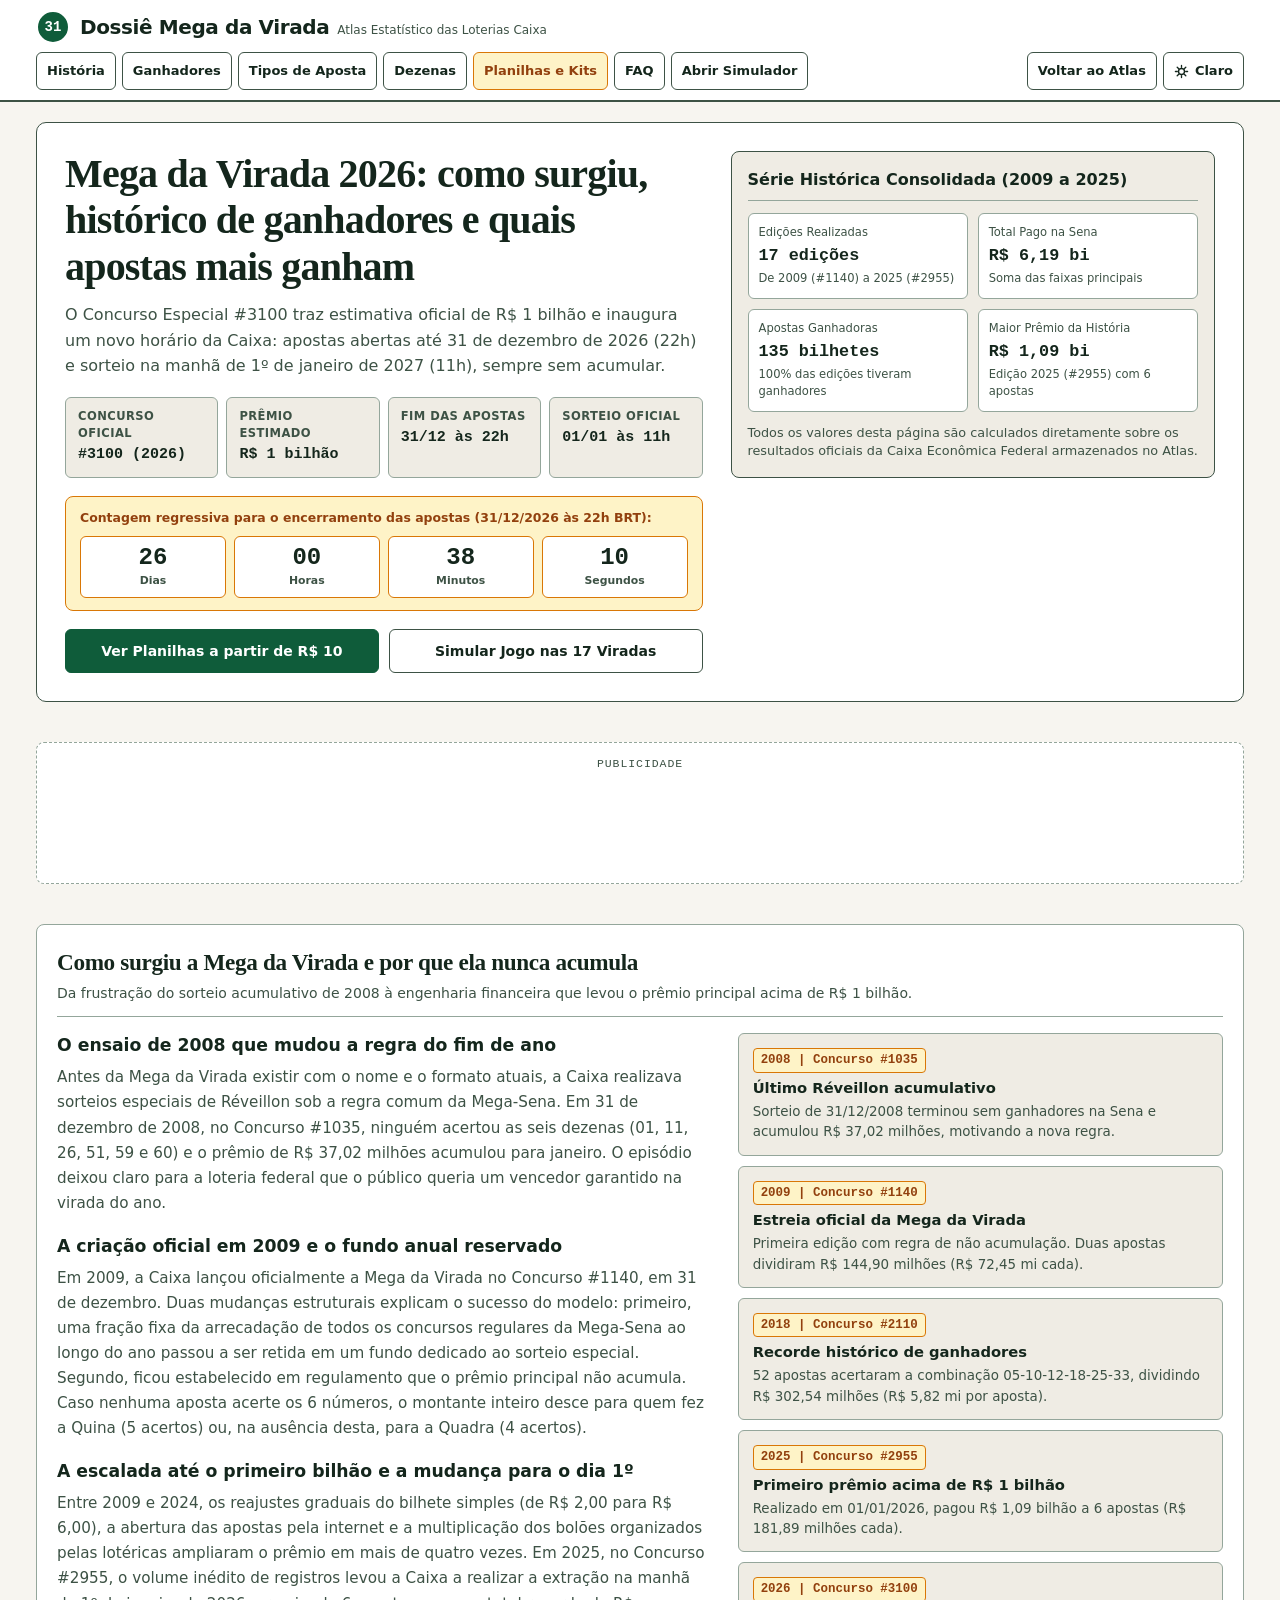
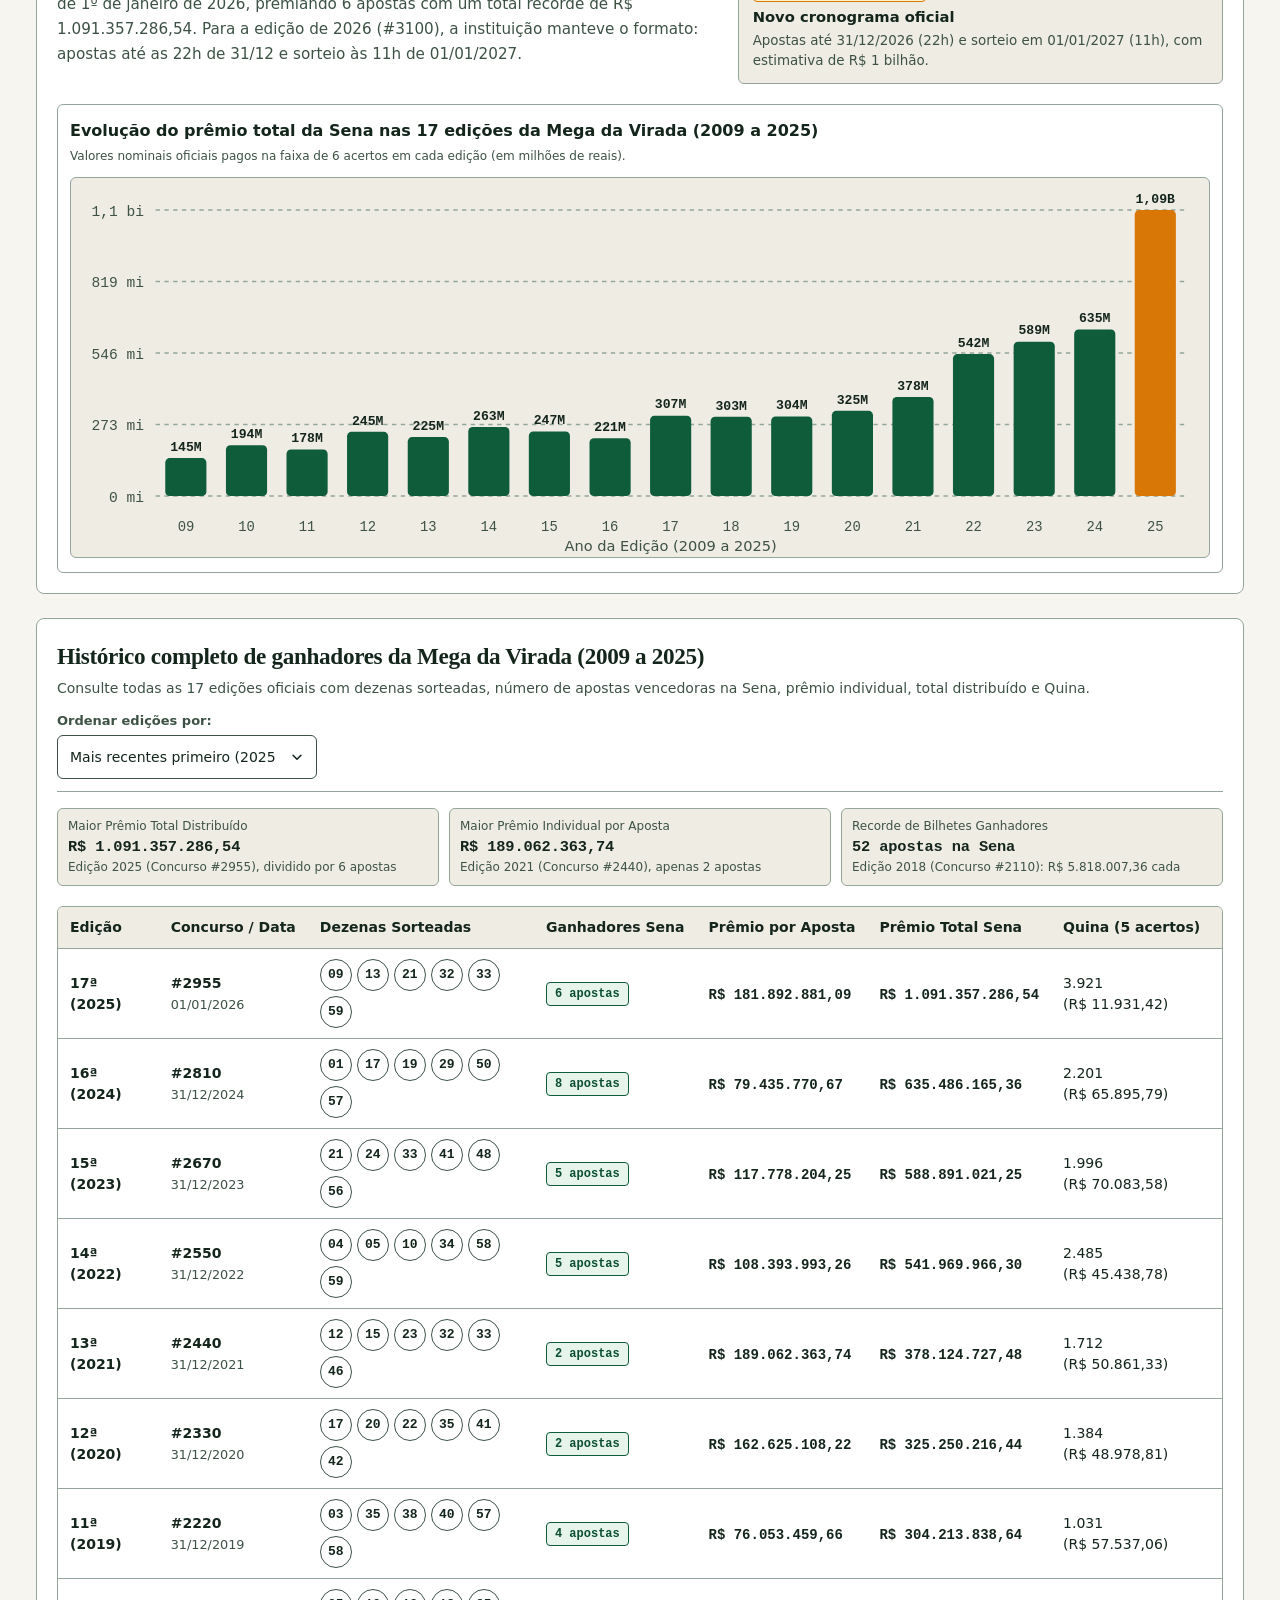
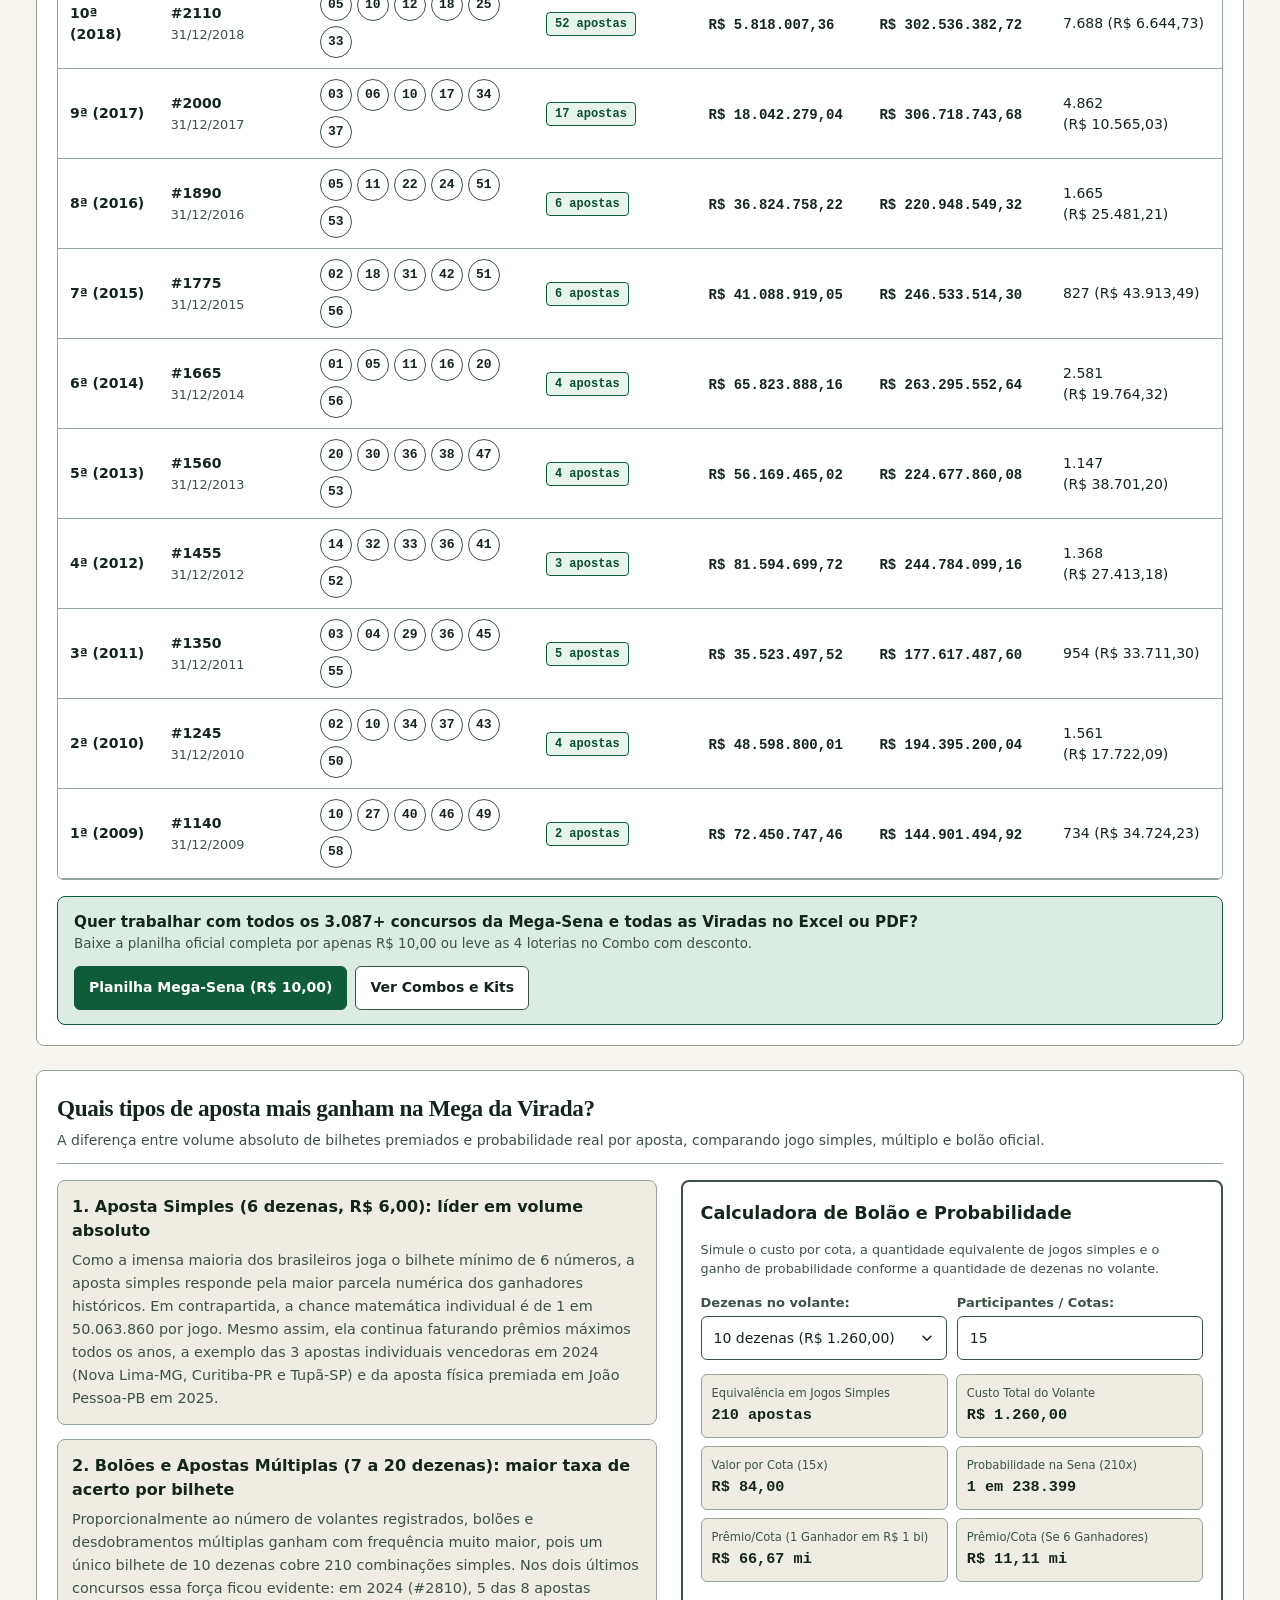
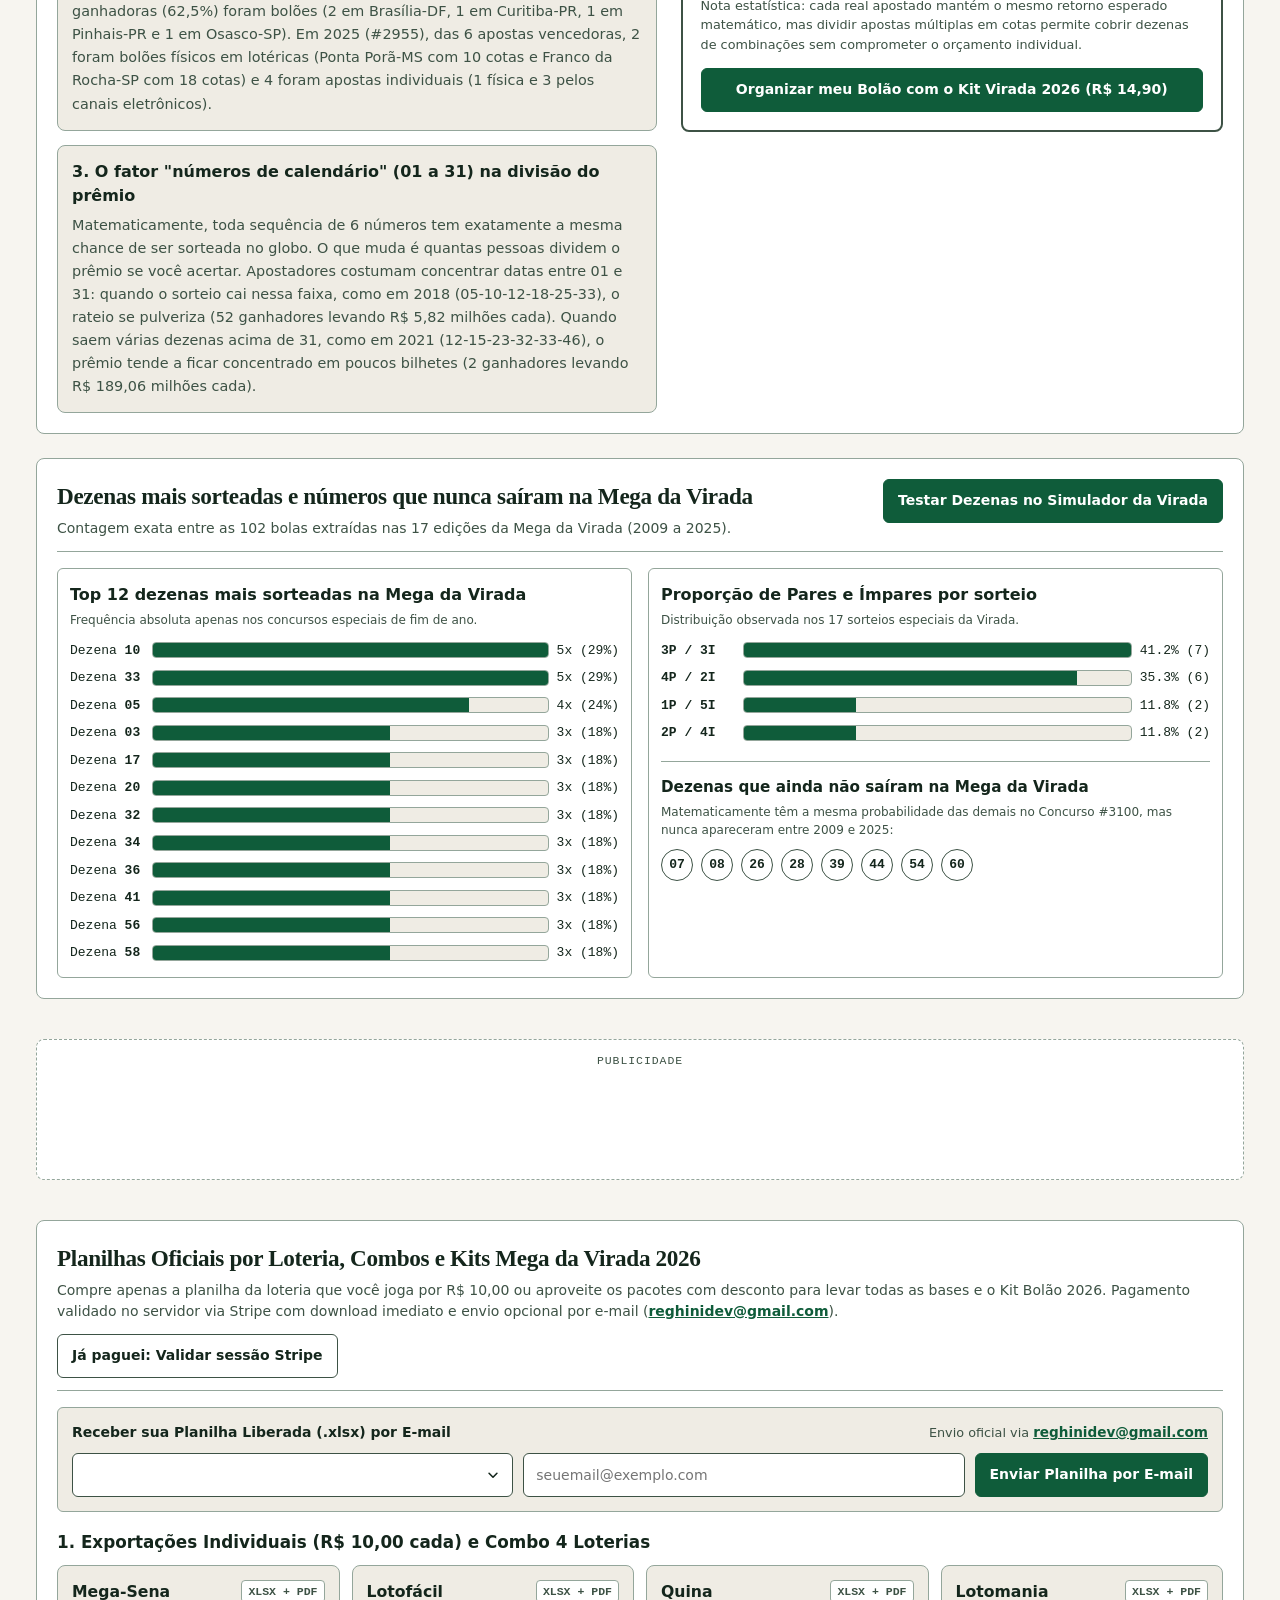
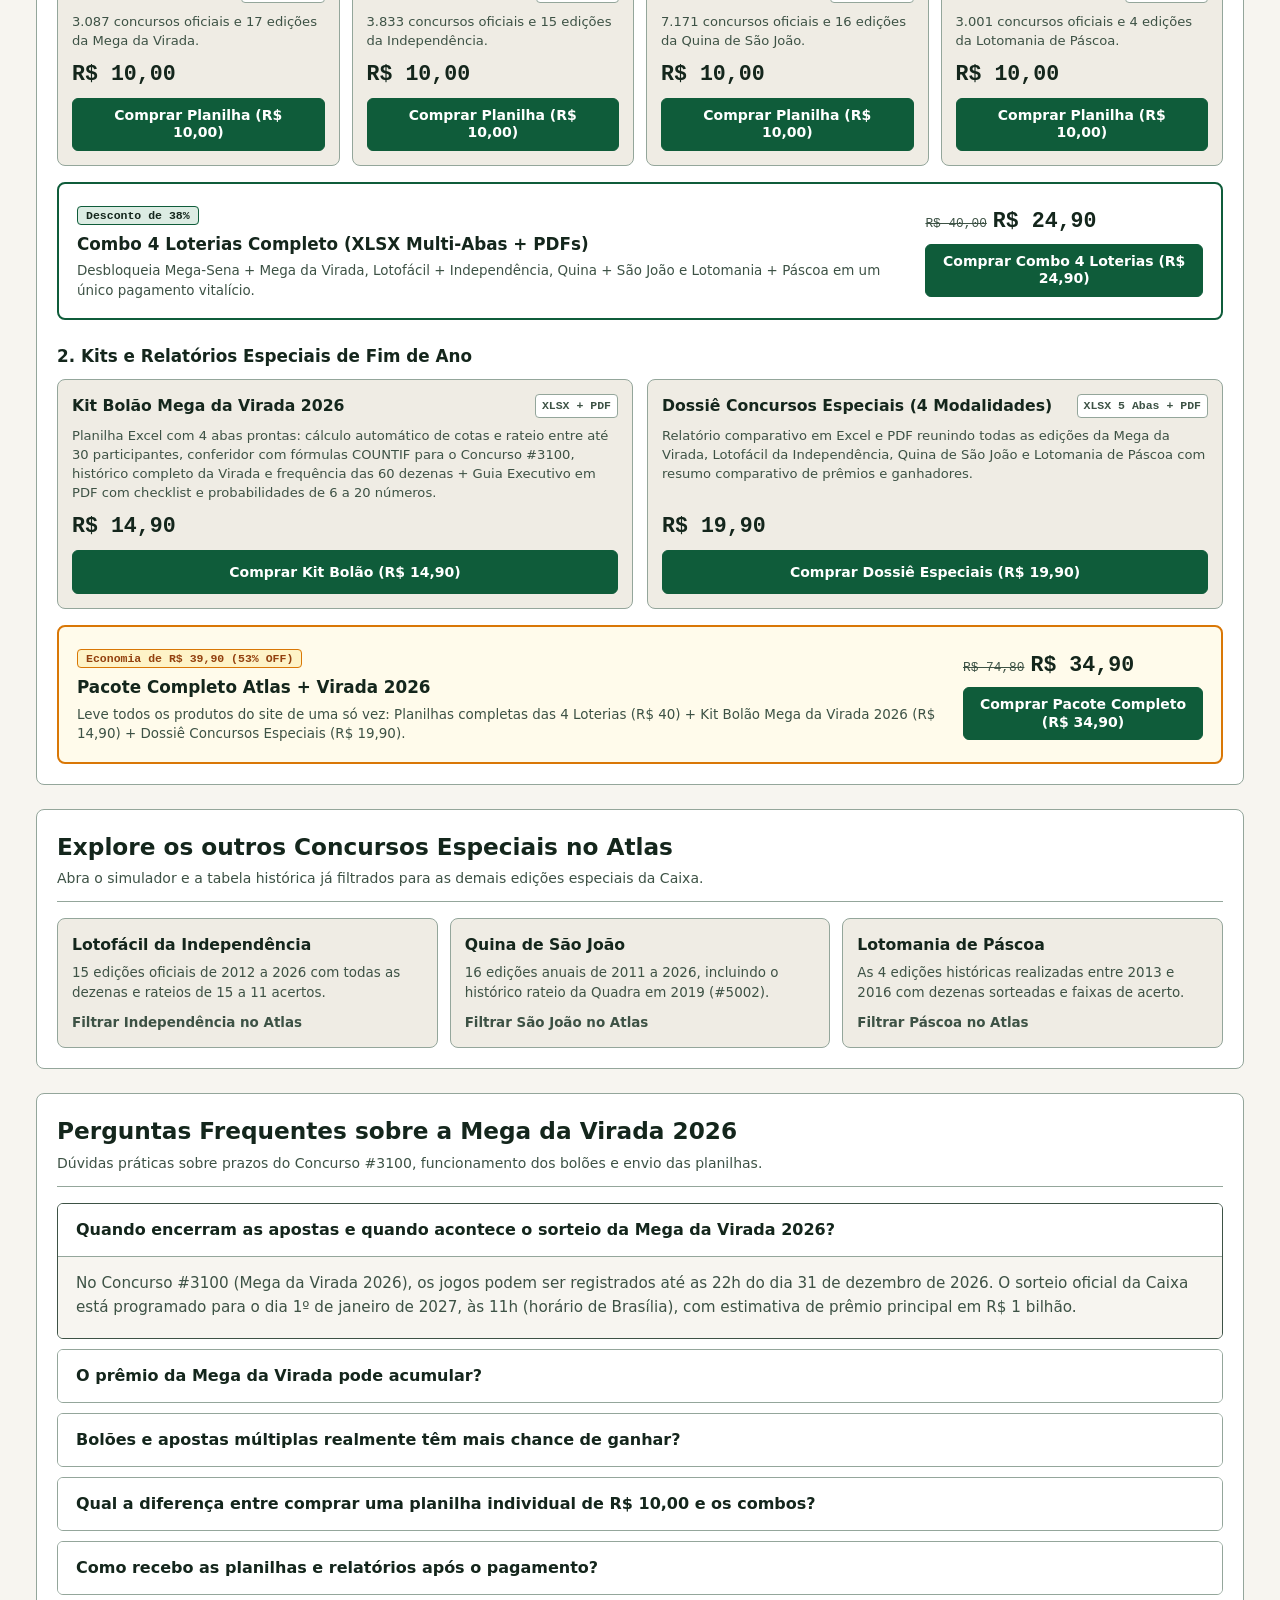
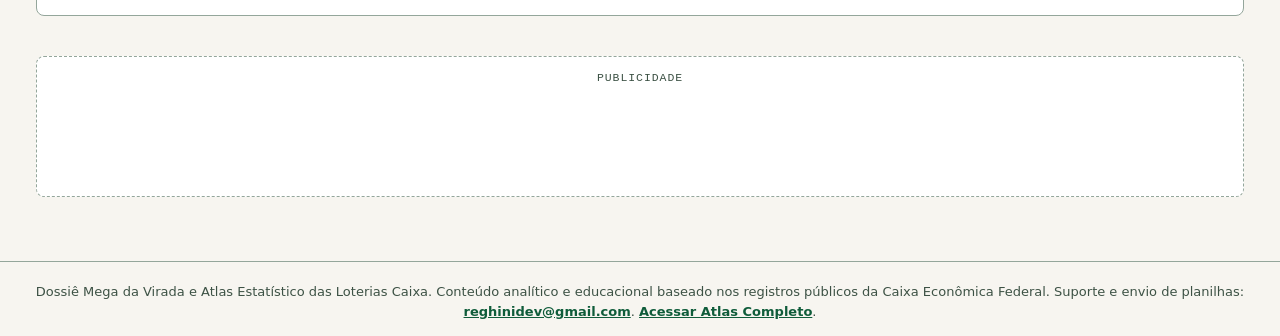
==== commit 754682a8: "feat: implement secure server-side export authorization and email delivery for paid products" ====
--- a/mega-da-virada.html
+++ b/mega-da-virada.html
@@ -517,13 +517,28 @@
         <div>
           <h2 id="title-produtos" class="section-title editorial-heading">Planilhas Oficiais por Loteria, Combos e Kits Mega da Virada 2026</h2>
           <p class="section-desc">
-            Compre apenas a planilha da loteria que você joga por R$ 10,00 ou aproveite os pacotes com desconto para levar todas as bases e o Kit Bolão 2026. Pagamento único via Pix ou Cartão no Stripe.
+            Compre apenas a planilha da loteria que você joga por R$ 10,00 ou aproveite os pacotes com desconto para levar todas as bases e o Kit Bolão 2026. Pagamento validado no servidor via Stripe com download imediato e envio opcional por e-mail (<a href="mailto:reghinidev@gmail.com" style="color:var(--accent);font-weight:700;">reghinidev@gmail.com</a>).
           </p>
         </div>
         <button type="button" id="btn-virada-check-paid" class="btn">Já paguei: Validar sessão Stripe</button>
       </div>
 
       <div id="virada-checkout-error" class="status-banner error" role="alert" hidden></div>
+      <div id="virada-email-status" class="status-banner success" role="status" hidden></div>
+
+      <div id="virada-email-delivery-box" class="email-delivery-box" style="margin-bottom:18px;" hidden>
+        <div class="email-delivery-header">
+          <strong>Receber sua Planilha Liberada (.xlsx) por E-mail</strong>
+          <span>Envio oficial via <a href="mailto:reghinidev@gmail.com" class="btn-link-action">reghinidev@gmail.com</a></span>
+        </div>
+        <div class="email-delivery-row">
+          <label class="sr-only" for="virada-email-target">Escolha a planilha liberada para enviar</label>
+          <select id="virada-email-target" class="select-input"></select>
+          <label class="sr-only" for="virada-email-input">Seu e-mail para receber a planilha</label>
+          <input type="email" id="virada-email-input" class="text-input" placeholder="seuemail@exemplo.com" autocomplete="email">
+          <button type="button" id="btn-virada-send-email" class="btn btn-primary">Enviar Planilha por E-mail</button>
+        </div>
+      </div>
 
       <h3 class="store-group-title">1. Exportações Individuais (R$ 10,00 cada) e Combo 4 Loterias</h3>
       <div id="virada-lottery-products" class="lottery-products-grid"></div>
@@ -679,7 +694,7 @@
         <details class="faq-item">
           <summary class="faq-question">Como recebo as planilhas e relatórios após o pagamento?</summary>
           <div class="faq-answer">
-            Assim que o pagamento via Pix ou Cartão é aprovado no checkout Stripe, o navegador retorna automaticamente para esta página com os botões de download em Excel (.xlsx) e PDF liberados na hora, sem necessidade de cadastro ou mensalidade.
+            Assim que o pagamento é aprovado no checkout Stripe, o servidor valida criptograficamente a transação e libera os botões de download em Excel (.xlsx) e PDF na hora. Além do download direto no navegador, você também pode solicitar o envio da planilha (.xlsx) para o seu e-mail através do remetente oficial <strong>reghinidev@gmail.com</strong>.
           </div>
         </details>
       </div>
@@ -717,7 +732,7 @@
 
   <footer class="site-footer">
     <p style="margin:0;">
-      Dossiê Mega da Virada e Atlas Estatístico das Loterias Caixa. Conteúdo analítico e educacional baseado nos registros públicos da Caixa Econômica Federal. <a href="index.html" style="color:var(--accent);font-weight:700;">Acessar Atlas Completo</a>.
+      Dossiê Mega da Virada e Atlas Estatístico das Loterias Caixa. Conteúdo analítico e educacional baseado nos registros públicos da Caixa Econômica Federal. Suporte e envio de planilhas: <a href="mailto:reghinidev@gmail.com" style="color:var(--accent);font-weight:700;">reghinidev@gmail.com</a>. <a href="index.html" style="color:var(--accent);font-weight:700;">Acessar Atlas Completo</a>.
     </p>
   </footer>
 
--- a/styles.css
+++ b/styles.css
@@ -2221,5 +2221,304 @@
   gap: 8px;
 }
 
-
-
+.email-delivery-box {
+  padding: 14px;
+  border: 1.5px solid var(--border);
+  border-radius: 6px;
+  background: var(--surface-alt);
+  display: flex;
+  flex-direction: column;
+  gap: 10px;
+}
+
+.email-delivery-header {
+  display: flex;
+  flex-wrap: wrap;
+  justify-content: space-between;
+  align-items: center;
+  gap: 8px;
+  font-size: 0.875rem;
+}
+
+.email-delivery-header span {
+  font-size: 0.8rem;
+  color: var(--text-muted);
+}
+
+.email-delivery-row {
+  display: flex;
+  flex-wrap: wrap;
+  gap: 10px;
+  align-items: center;
+}
+
+.email-delivery-row .text-input,
+.email-delivery-row .select-input {
+  flex: 1 1 200px;
+}
+
+.sr-only {
+  position: absolute;
+  width: 1px;
+  height: 1px;
+  padding: 0;
+  margin: -1px;
+  overflow: hidden;
+  clip: rect(0, 0, 0, 0);
+  white-space: nowrap;
+  border: 0;
+}
+
+/* =========================================================
+   FLUXO DE COMPRA COM VALIDAÇÃO DE E-MAIL E RECIBO OFICIAL
+   ========================================================= */
+.pf-modal-dialog {
+  max-width: 640px;
+}
+
+.pf-product-summary {
+  display: flex;
+  flex-wrap: wrap;
+  justify-content: space-between;
+  align-items: center;
+  gap: 12px;
+  padding: 12px 14px;
+  margin-bottom: 14px;
+  background: var(--surface-alt);
+  border: 1.5px solid var(--border);
+  border-radius: 6px;
+}
+
+.pf-product-title {
+  display: block;
+  font-size: 0.98rem;
+  color: var(--text);
+}
+
+.pf-product-sub {
+  display: block;
+  font-size: 0.8rem;
+  color: var(--text-muted);
+  margin-top: 2px;
+}
+
+.pf-product-price-pill {
+  font-family: var(--font-mono);
+  font-size: 1.1rem;
+  font-weight: 800;
+  color: var(--accent);
+  background: var(--accent-soft);
+  border: 1.5px solid var(--accent);
+  border-radius: 6px;
+  padding: 6px 12px;
+  white-space: nowrap;
+}
+
+.pf-stepper {
+  list-style: none;
+  margin: 0 0 16px;
+  padding: 0;
+  display: grid;
+  grid-template-columns: repeat(2, 1fr);
+  gap: 8px;
+}
+
+@media (min-width: 560px) {
+  .pf-stepper {
+    grid-template-columns: repeat(4, 1fr);
+  }
+}
+
+.pf-step {
+  display: flex;
+  align-items: center;
+  gap: 6px;
+  padding: 8px 10px;
+  border-radius: 6px;
+  border: 1px solid var(--border);
+  background: var(--surface-alt);
+  color: var(--text-muted);
+  font-size: 0.78rem;
+  font-weight: 600;
+}
+
+.pf-step-num {
+  width: 20px;
+  height: 20px;
+  border-radius: 50%;
+  display: inline-flex;
+  align-items: center;
+  justify-content: center;
+  font-family: var(--font-mono);
+  font-size: 0.75rem;
+  font-weight: 800;
+  border: 1px solid var(--border);
+  background: var(--surface);
+  color: var(--text);
+  flex-shrink: 0;
+}
+
+.pf-step.is-active {
+  border-color: var(--accent);
+  background: var(--accent-soft);
+  color: var(--text);
+  font-weight: 700;
+}
+
+.pf-step.is-active .pf-step-num {
+  background: var(--accent);
+  border-color: var(--accent);
+  color: var(--accent-contrast);
+}
+
+.pf-step.is-done {
+  border-color: var(--accent);
+  color: var(--accent);
+}
+
+.pf-step.is-done .pf-step-num {
+  background: var(--accent);
+  border-color: var(--accent);
+  color: var(--accent-contrast);
+}
+
+.pf-step-panel {
+  display: flex;
+  flex-direction: column;
+  gap: 10px;
+}
+
+.pf-panel-desc {
+  margin: 0 0 6px;
+  font-size: 0.9rem;
+  color: var(--text-muted);
+  line-height: 1.5;
+}
+
+.pf-email-pill-row {
+  display: flex;
+  flex-wrap: wrap;
+  justify-content: space-between;
+  align-items: center;
+  gap: 8px;
+  padding: 8px 12px;
+  border-radius: 6px;
+  border: 1px solid var(--border);
+  background: var(--surface-alt);
+  font-size: 0.875rem;
+}
+
+.pf-instant-code-box {
+  display: flex;
+  flex-wrap: wrap;
+  justify-content: space-between;
+  align-items: center;
+  gap: 8px;
+  padding: 10px 12px;
+  border-radius: 6px;
+  border: 1.5px dashed var(--accent);
+  background: var(--accent-soft);
+  font-size: 0.85rem;
+}
+
+.pf-instant-code-box strong {
+  font-family: var(--font-mono);
+  font-size: 1.05rem;
+  letter-spacing: 0.15em;
+  color: var(--accent);
+}
+
+.pf-otp-input {
+  font-family: var(--font-mono);
+  font-size: 1.35rem;
+  font-weight: 800;
+  letter-spacing: 0.3em;
+  text-align: center;
+  max-width: 240px;
+}
+
+.pf-actions-row {
+  display: flex;
+  flex-wrap: wrap;
+  gap: 10px;
+  align-items: center;
+}
+
+.pf-generated-link-box {
+  display: flex;
+  flex-direction: column;
+  gap: 12px;
+  padding: 14px;
+  border: 1.5px solid var(--accent);
+  border-radius: 8px;
+  background: var(--surface-alt);
+}
+
+.pf-copy-url-row {
+  display: flex;
+  flex-wrap: wrap;
+  gap: 8px;
+  align-items: center;
+}
+
+.pf-copy-url-row .text-input {
+  flex: 1 1 220px;
+  font-family: var(--font-mono);
+  font-size: 0.78rem;
+}
+
+.rcpt-card {
+  border: 1.5px solid var(--border);
+  border-radius: 8px;
+  background: var(--surface-alt);
+  padding: 16px;
+}
+
+.rcpt-card-header {
+  display: flex;
+  flex-wrap: wrap;
+  justify-content: space-between;
+  align-items: center;
+  gap: 8px;
+  padding-bottom: 10px;
+  margin-bottom: 12px;
+  border-bottom: 1.5px solid var(--border);
+}
+
+.rcpt-code {
+  font-family: var(--font-mono);
+  font-size: 0.85rem;
+  font-weight: 800;
+  padding: 3px 8px;
+  border-radius: 4px;
+  background: var(--accent-soft);
+  color: var(--accent);
+  border: 1px solid var(--accent);
+}
+
+.rcpt-rows {
+  display: flex;
+  flex-direction: column;
+  gap: 8px;
+}
+
+.rcpt-row {
+  display: flex;
+  flex-wrap: wrap;
+  justify-content: space-between;
+  align-items: baseline;
+  gap: 8px;
+  font-size: 0.875rem;
+  padding-bottom: 6px;
+  border-bottom: 1px dashed var(--border);
+}
+
+.rcpt-row:last-child {
+  border-bottom: none;
+  padding-bottom: 0;
+}
+
+
+
+
+
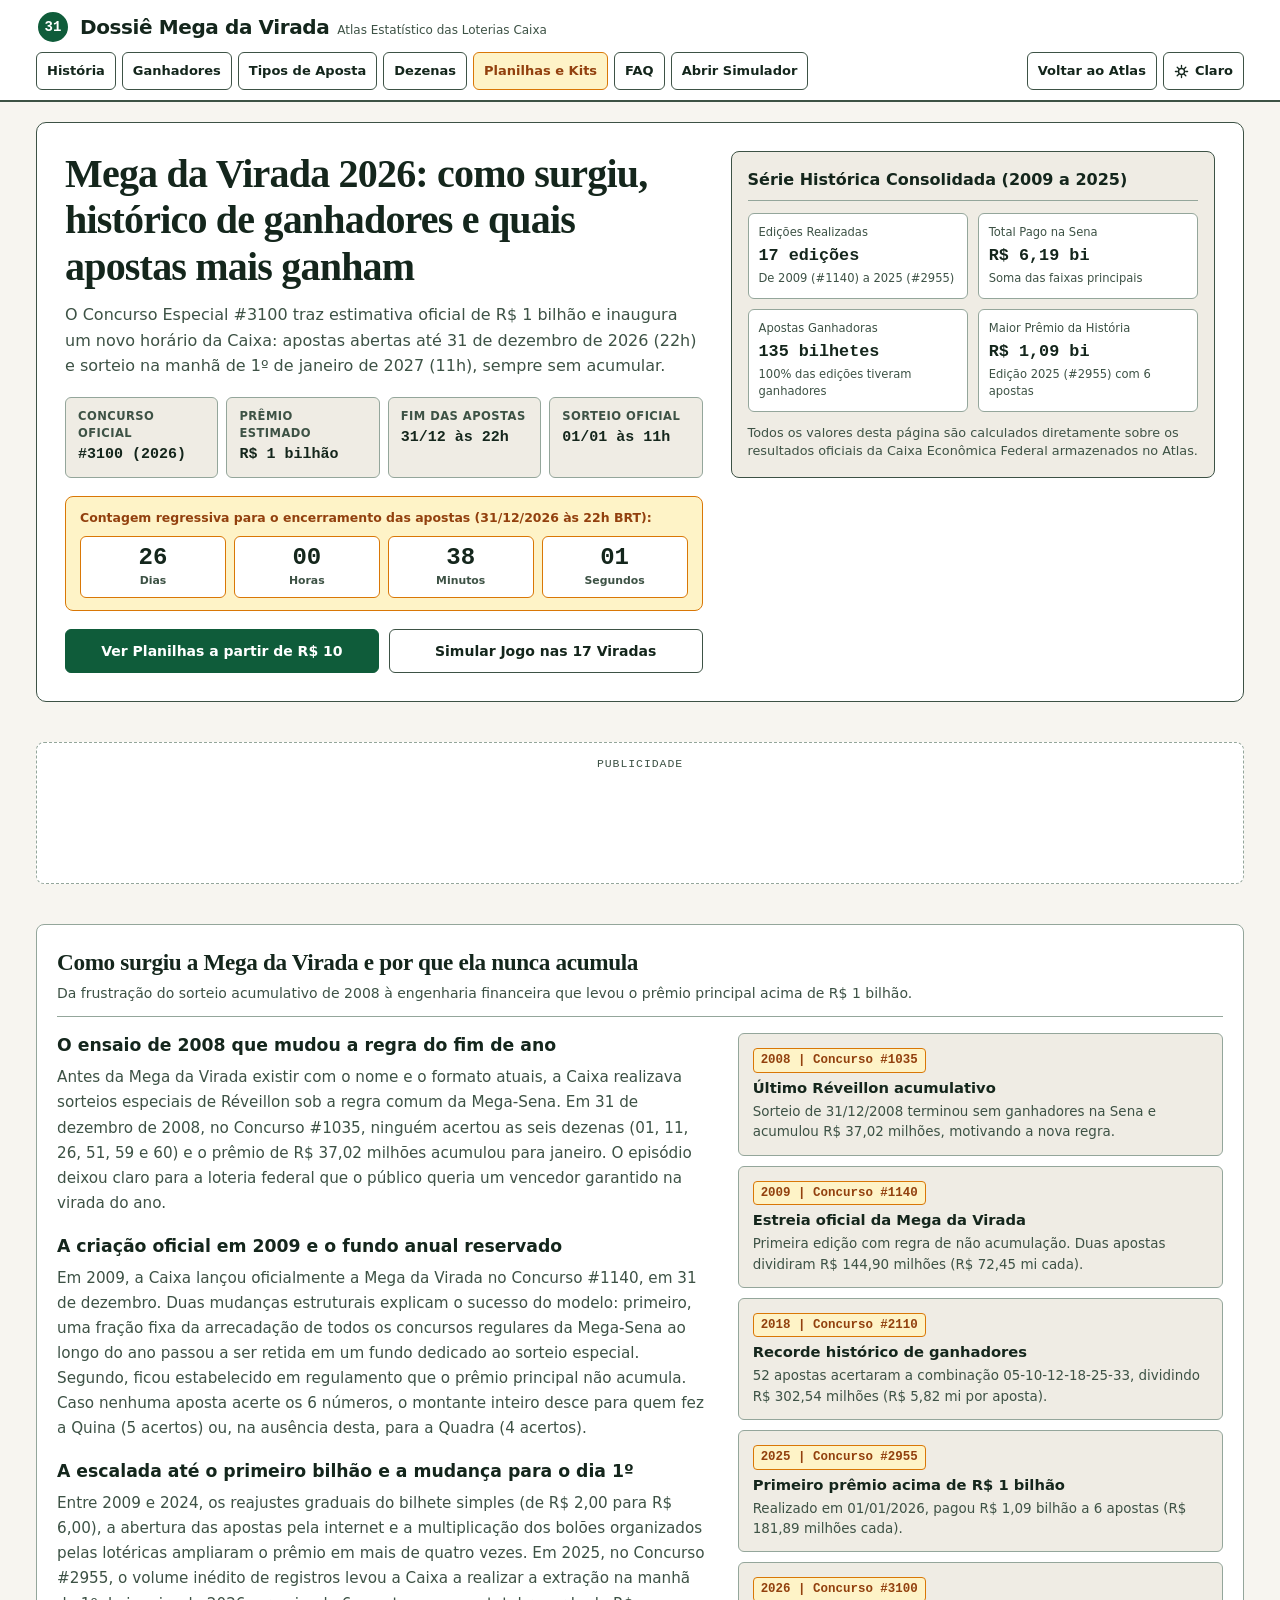
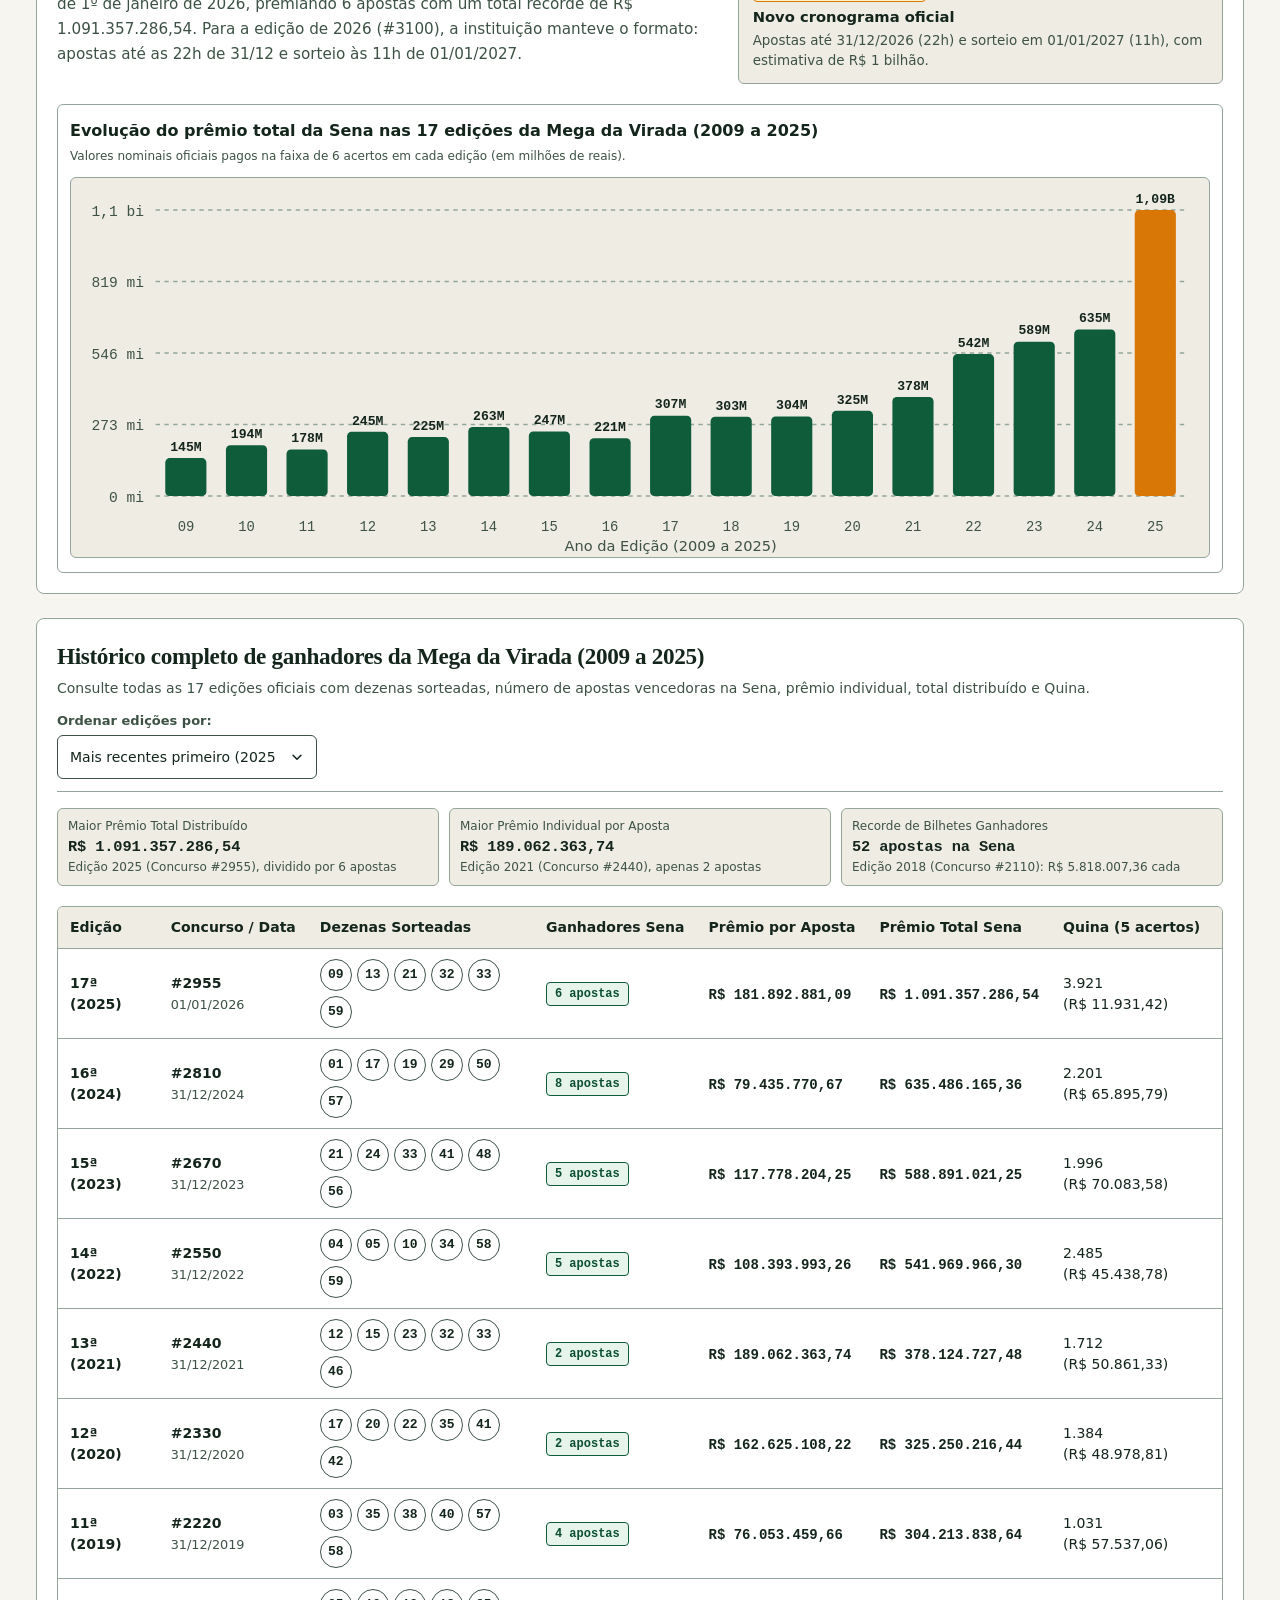
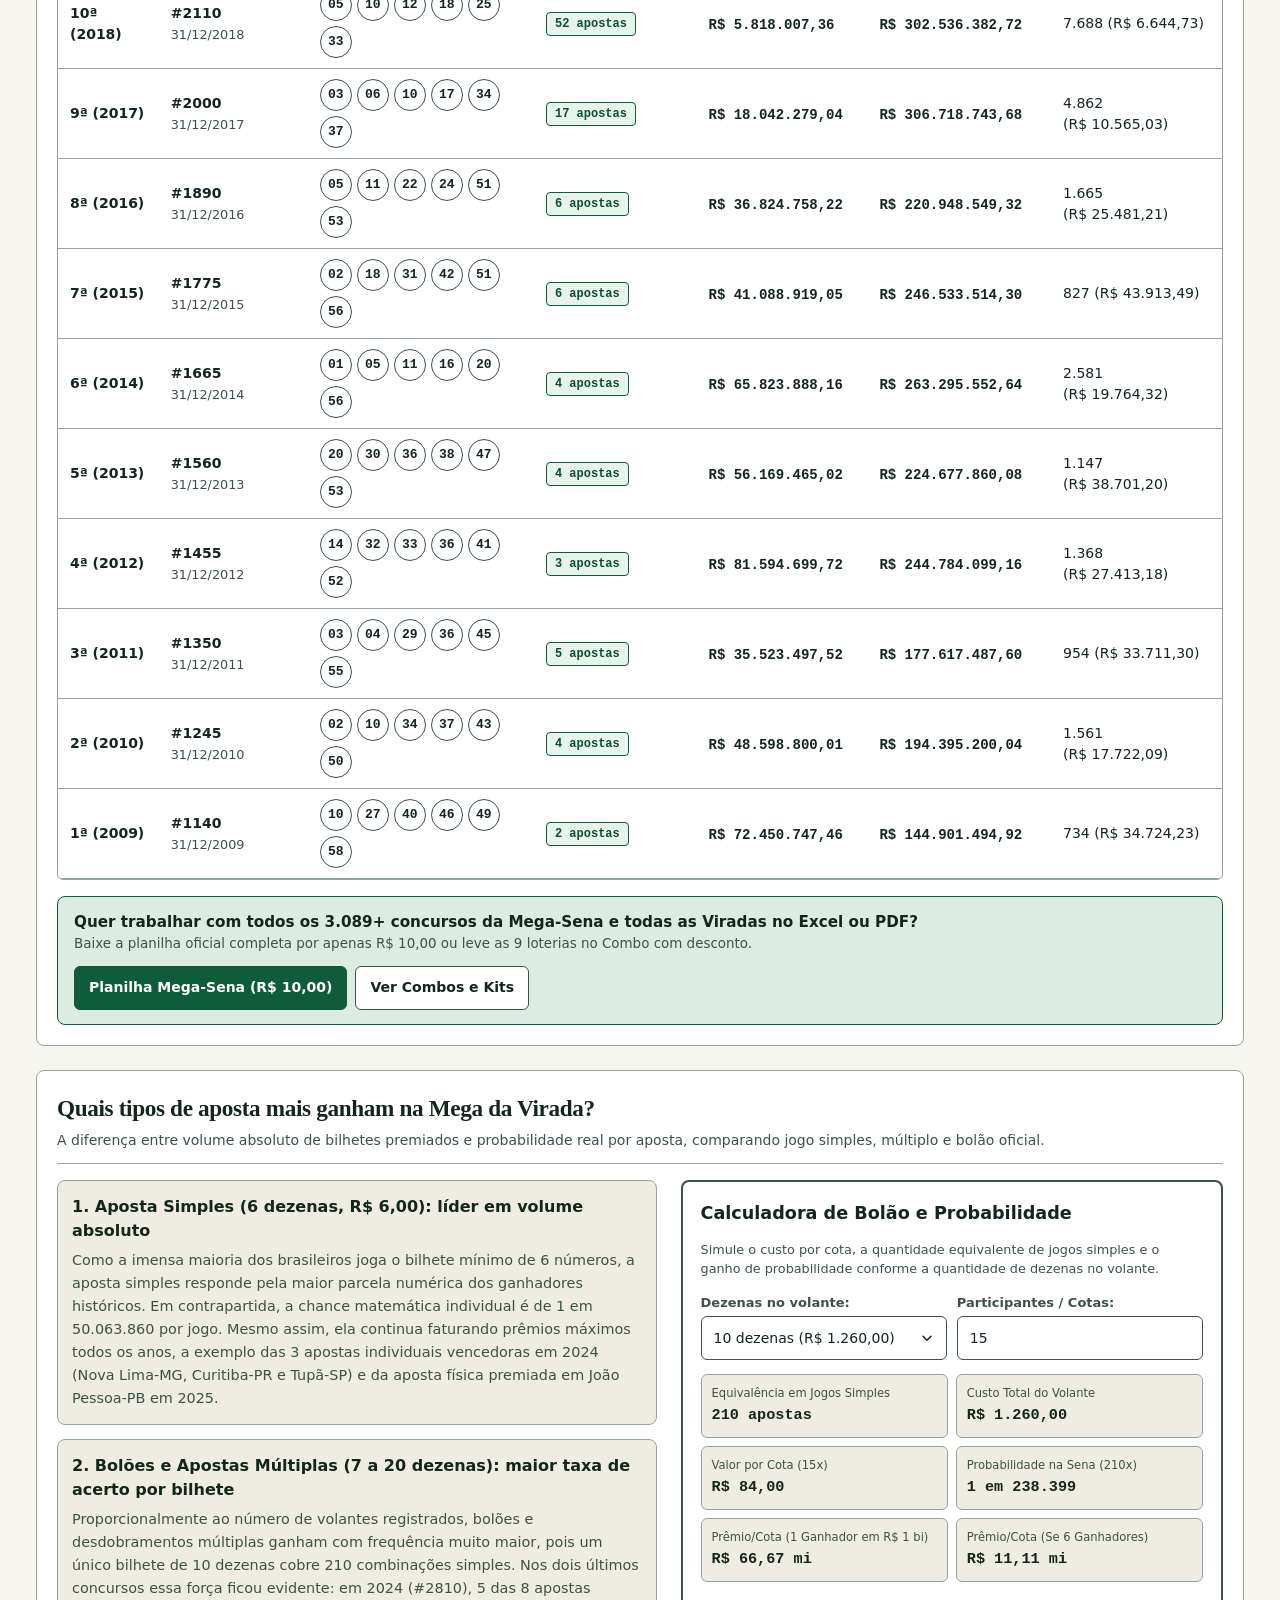
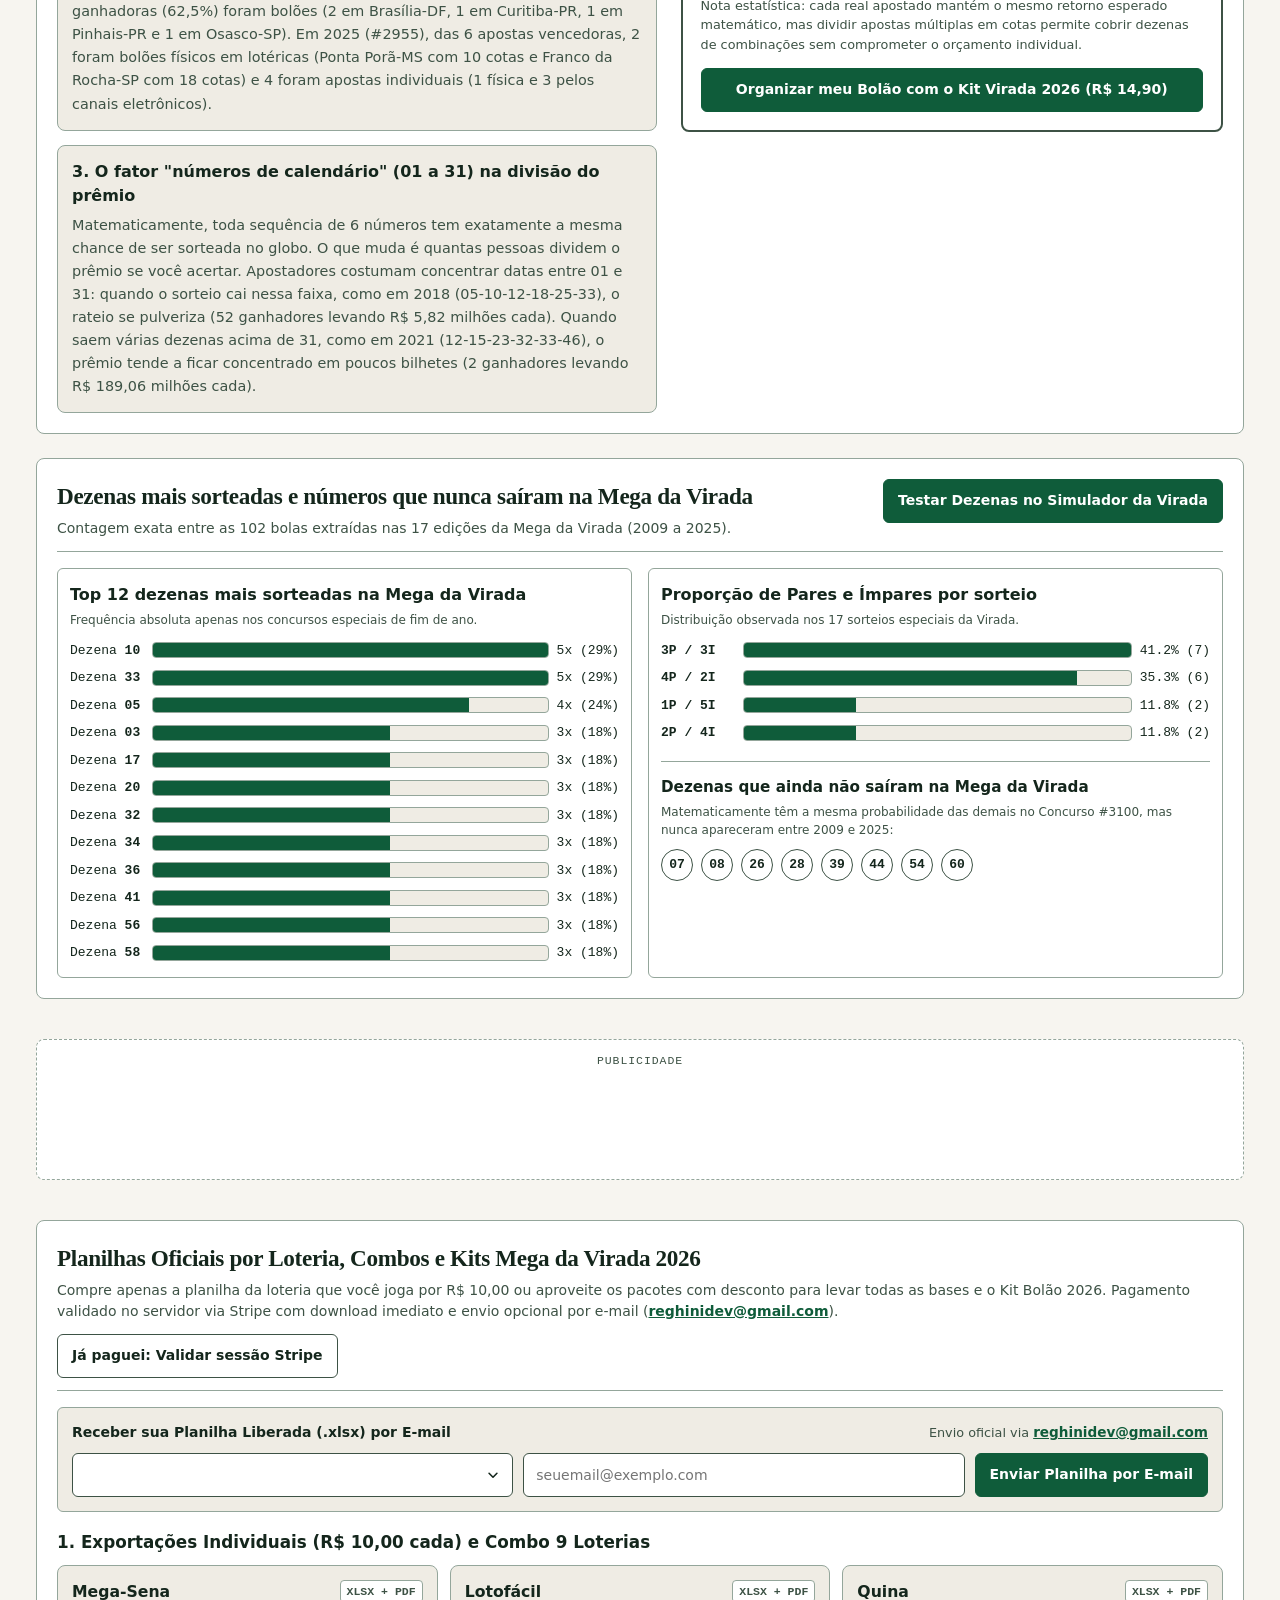
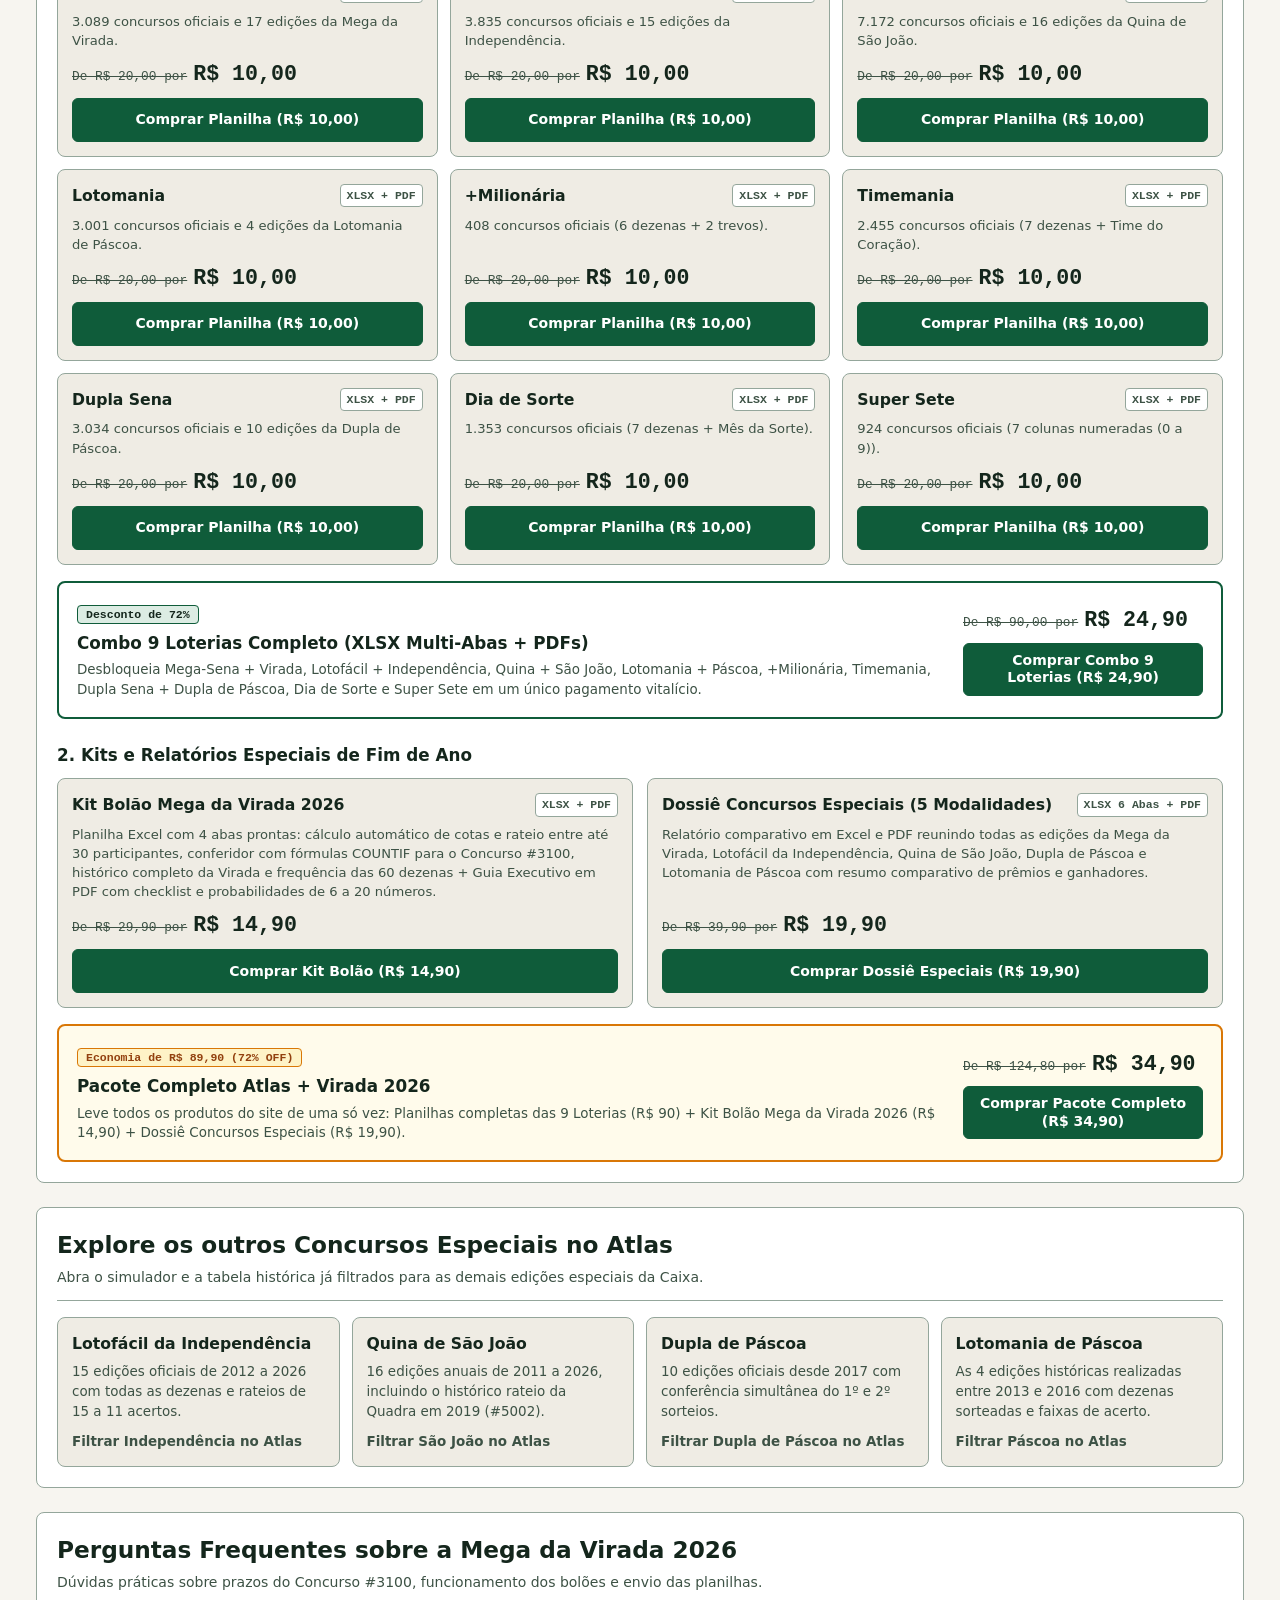
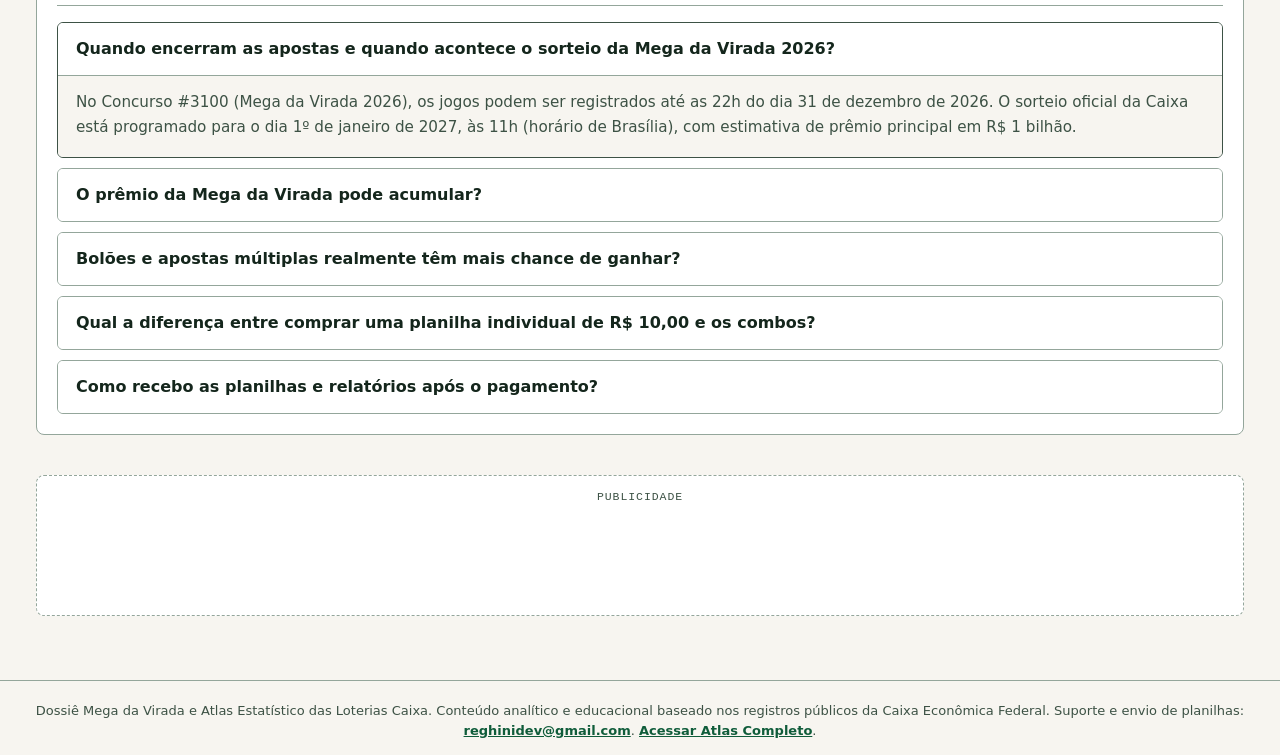
==== commit e0ca5d1c: "feat: add support for new lottery games including +Milionaria, Timemania, Dupla Sena, Dia de Sorte, " ====
--- a/mega-da-virada.html
+++ b/mega-da-virada.html
@@ -82,7 +82,7 @@
             "name": "Como funciona a compra das planilhas separadas ou com combo?",
             "acceptedAnswer": {
               "@type": "Answer",
-              "text": "Cada loteria (Mega-Sena, Lotofácil, Quina e Lotomania) possui exportação própria em Excel (.xlsx) e PDF por R$ 10,00 em pagamento único. Quem precisa de todas as modalidades pode escolher o Combo 4 Loterias por R$ 24,90 ou o Pacote Completo Atlas + Virada por R$ 34,90, incluindo o Kit Bolão Mega da Virada 2026 e o Dossiê dos Concursos Especiais."
+              "text": "Cada loteria (Mega-Sena, Lotofácil, Quina, Lotomania, +Milionária, Timemania, Dupla Sena, Dia de Sorte e Super Sete) possui exportação própria em Excel (.xlsx) e PDF por R$ 10,00 em pagamento único. Quem precisa de todas as modalidades pode escolher o Combo 9 Loterias por R$ 24,90 ou o Pacote Completo Atlas + Virada por R$ 34,90, incluindo o Kit Bolão Mega da Virada 2026 e o Dossiê dos Concursos Especiais."
             }
           },
           {
@@ -120,7 +120,7 @@
           },
           {
             "@type": "Offer",
-            "name": "Combo 4 Loterias Completo (XLSX + PDF)",
+            "name": "Combo 9 Loterias Completo (XLSX + PDF)",
             "price": "24.90",
             "priceCurrency": "BRL"
           },
@@ -366,8 +366,8 @@
 
       <div class="inline-offer-bar">
         <div>
-          <strong>Quer trabalhar com todos os 3.087+ concursos da Mega-Sena e todas as Viradas no Excel ou PDF?</strong>
-          <span>Baixe a planilha oficial completa por apenas R$ 10,00 ou leve as 4 loterias no Combo com desconto.</span>
+          <strong>Quer trabalhar com todos os 3.089+ concursos da Mega-Sena e todas as Viradas no Excel ou PDF?</strong>
+          <span>Baixe a planilha oficial completa por apenas R$ 10,00 ou leve as 9 loterias no Combo com desconto.</span>
         </div>
         <div style="display:flex;flex-wrap:wrap;gap:8px;">
           <button type="button" id="btn-banner-buy-ms" class="btn btn-primary" data-product-id="export_megasena">
@@ -540,24 +540,24 @@
         </div>
       </div>
 
-      <h3 class="store-group-title">1. Exportações Individuais (R$ 10,00 cada) e Combo 4 Loterias</h3>
+      <h3 class="store-group-title">1. Exportações Individuais (R$ 10,00 cada) e Combo 9 Loterias</h3>
       <div id="virada-lottery-products" class="lottery-products-grid"></div>
 
       <div id="virada-combo-banner" class="combo-banner-card">
         <div>
-          <span class="pay-plan-tag pay-plan-tag-accent">Desconto de 38%</span>
-          <h4 class="pay-plan-title" style="margin-top:6px;">Combo 4 Loterias Completo (XLSX Multi-Abas + PDFs)</h4>
+          <span class="pay-plan-tag pay-plan-tag-accent">Desconto de 72%</span>
+          <h4 class="pay-plan-title" style="margin-top:6px;">Combo 9 Loterias Completo (XLSX Multi-Abas + PDFs)</h4>
           <p class="pay-plan-desc" style="margin-top:4px;">
-            Desbloqueia Mega-Sena + Mega da Virada, Lotofácil + Independência, Quina + São João e Lotomania + Páscoa em um único pagamento vitalício.
+            Desbloqueia Mega-Sena + Virada, Lotofácil + Independência, Quina + São João, Lotomania + Páscoa, +Milionária, Timemania, Dupla Sena + Dupla de Páscoa, Dia de Sorte e Super Sete em um único pagamento vitalício.
           </p>
         </div>
         <div class="combo-banner-cta" id="combo-all-actions">
           <div class="product-price-line">
-            <span class="product-price-compare">R$ 40,00</span>
+            <span class="product-price-compare">De R$ 90,00 por</span>
             <span class="product-price-main">R$ 24,90</span>
           </div>
           <button type="button" class="btn btn-primary" data-product-id="combo_all">
-            Comprar Combo 4 Loterias (R$ 24,90)
+            Comprar Combo 9 Loterias (R$ 24,90)
           </button>
         </div>
       </div>
@@ -573,6 +573,7 @@
             Planilha Excel com 4 abas prontas: cálculo automático de cotas e rateio entre até 30 participantes, conferidor com fórmulas COUNTIF para o Concurso #3100, histórico completo da Virada e frequência das 60 dezenas + Guia Executivo em PDF com checklist e probabilidades de 6 a 20 números.
           </p>
           <div class="product-price-line">
+            <span class="product-price-compare">De R$ 29,90 por</span>
             <span class="product-price-main">R$ 14,90</span>
           </div>
           <div class="product-actions" id="actions-kit_bolao_virada">
@@ -584,13 +585,14 @@
 
         <article class="product-card" id="card-dossie_especiais">
           <div class="product-card-top">
-            <strong class="product-title">Dossiê Concursos Especiais (4 Modalidades)</strong>
-            <span class="product-format-tag">XLSX 5 Abas + PDF</span>
+            <strong class="product-title">Dossiê Concursos Especiais (5 Modalidades)</strong>
+            <span class="product-format-tag">XLSX 6 Abas + PDF</span>
           </div>
           <p class="product-desc">
-            Relatório comparativo em Excel e PDF reunindo todas as edições da Mega da Virada, Lotofácil da Independência, Quina de São João e Lotomania de Páscoa com resumo comparativo de prêmios e ganhadores.
+            Relatório comparativo em Excel e PDF reunindo todas as edições da Mega da Virada, Lotofácil da Independência, Quina de São João, Dupla de Páscoa e Lotomania de Páscoa com resumo comparativo de prêmios e ganhadores.
           </p>
           <div class="product-price-line">
+            <span class="product-price-compare">De R$ 39,90 por</span>
             <span class="product-price-main">R$ 19,90</span>
           </div>
           <div class="product-actions" id="actions-dossie_especiais">
@@ -603,15 +605,15 @@
 
       <div class="super-combo-card" id="card-super_combo">
         <div>
-          <span class="pay-plan-tag" style="background:var(--virada-gold-soft);color:var(--virada-gold);border-color:var(--virada-gold-border);">Economia de R$ 39,90 (53% OFF)</span>
+          <span class="pay-plan-tag" style="background:var(--virada-gold-soft);color:var(--virada-gold);border-color:var(--virada-gold-border);">Economia de R$ 89,90 (72% OFF)</span>
           <h4 class="pay-plan-title" style="margin-top:6px;">Pacote Completo Atlas + Virada 2026</h4>
           <p class="pay-plan-desc" style="margin-top:4px;">
-            Leve todos os produtos do site de uma só vez: Planilhas completas das 4 Loterias (R$ 40) + Kit Bolão Mega da Virada 2026 (R$ 14,90) + Dossiê Concursos Especiais (R$ 19,90).
+            Leve todos os produtos do site de uma só vez: Planilhas completas das 9 Loterias (R$ 90) + Kit Bolão Mega da Virada 2026 (R$ 14,90) + Dossiê Concursos Especiais (R$ 19,90).
           </p>
         </div>
         <div class="combo-banner-cta" id="actions-super_combo">
           <div class="product-price-line">
-            <span class="product-price-compare">R$ 74,80</span>
+            <span class="product-price-compare">De R$ 124,80 por</span>
             <span class="product-price-main">R$ 34,90</span>
           </div>
           <button type="button" class="btn btn-primary" data-product-id="super_combo">
@@ -643,6 +645,11 @@
           <span>16 edições anuais de 2011 a 2026, incluindo o histórico rateio da Quadra em 2019 (#5002).</span>
           <span class="cross-special-cta">Filtrar São João no Atlas</span>
         </a>
+        <a href="index.html?lottery=duplasena&special=1#historico" class="cross-special-card">
+          <strong>Dupla de Páscoa</strong>
+          <span>10 edições oficiais desde 2017 com conferência simultânea do 1º e 2º sorteios.</span>
+          <span class="cross-special-cta">Filtrar Dupla de Páscoa no Atlas</span>
+        </a>
         <a href="index.html?lottery=lotomania&special=1#historico" class="cross-special-card">
           <strong>Lotomania de Páscoa</strong>
           <span>As 4 edições históricas realizadas entre 2013 e 2016 com dezenas sorteadas e faixas de acerto.</span>
@@ -687,7 +694,7 @@
         <details class="faq-item">
           <summary class="faq-question">Qual a diferença entre comprar uma planilha individual de R$ 10,00 e os combos?</summary>
           <div class="faq-answer">
-            Na compra individual (R$ 10,00), você libera o download completo em Excel (.xlsx) e PDF daquela loteria específica (incluindo seus concursos especiais). No Combo 4 Loterias (R$ 24,90), você economiza 38% e libera todas as 4 modalidades. Já o Pacote Completo (R$ 34,90) soma todas as 4 planilhas históricas ao Kit Bolão Mega da Virada 2026 e ao Dossiê dos Concursos Especiais.
+            Na compra individual (De R$ 20,00 por R$ 10,00), você libera o download completo em Excel (.xlsx) e PDF daquela loteria específica (incluindo seus concursos especiais). No Combo 9 Loterias (De R$ 90,00 por R$ 24,90), você economiza 72% e libera todas as 9 modalidades. Já o Pacote Completo (De R$ 124,80 por R$ 34,90) soma todas as 9 planilhas históricas ao Kit Bolão Mega da Virada 2026 e ao Dossiê dos Concursos Especiais.
           </div>
         </details>
 
@@ -737,15 +744,20 @@
   </footer>
 
   <!-- Bibliotecas e Módulos Locais -->
-  <script src="vendor/xlsx.full.min.js"></script>
-  <script src="vendor/jspdf.umd.min.js"></script>
-  <script src="vendor/jspdf.plugin.autotable.min.js"></script>
-  <script src="data/megasena.js"></script>
-  <script src="data/lotofacil.js"></script>
-  <script src="data/quina.js"></script>
-  <script src="data/lotomania.js"></script>
-  <script src="special-draws.js"></script>
-  <script src="store.js"></script>
-  <script src="virada.js"></script>
+  <script src="vendor/xlsx.full.min.js" defer></script>
+  <script src="vendor/jspdf.umd.min.js" defer></script>
+  <script src="vendor/jspdf.plugin.autotable.min.js" defer></script>
+  <script src="data/megasena.js" defer></script>
+  <script src="data/lotofacil.js" defer></script>
+  <script src="data/quina.js" defer></script>
+  <script src="data/lotomania.js" defer></script>
+  <script src="data/maismilionaria.js" defer></script>
+  <script src="data/timemania.js" defer></script>
+  <script src="data/duplasena.js" defer></script>
+  <script src="data/diadesorte.js" defer></script>
+  <script src="data/supersete.js" defer></script>
+  <script src="special-draws.js" defer></script>
+  <script src="store.js" defer></script>
+  <script src="virada.js" defer></script>
 </body>
 </html>
--- a/styles.css
+++ b/styles.css
@@ -83,31 +83,102 @@
   --focus-ring: #FB923C;
 }
 
-/* Seletor de Loterias */
+[data-lottery="maismilionaria"] {
+  --accent: #0E4D8B;
+  --accent-soft: #E0F2FE;
+  --focus-ring: #0E4D8B;
+}
+[data-theme="dark"][data-lottery="maismilionaria"] {
+  --accent: #38BDF8;
+  --accent-soft: #0C4A6E;
+  --focus-ring: #38BDF8;
+}
+
+[data-lottery="timemania"] {
+  --accent: #047857;
+  --accent-soft: #ECFDF5;
+  --focus-ring: #047857;
+}
+[data-theme="dark"][data-lottery="timemania"] {
+  --accent: #34D399;
+  --accent-soft: #064E3B;
+  --focus-ring: #34D399;
+}
+
+[data-lottery="duplasena"] {
+  --accent: #9F1239;
+  --accent-soft: #FFE4E6;
+  --focus-ring: #9F1239;
+}
+[data-theme="dark"][data-lottery="duplasena"] {
+  --accent: #FB7185;
+  --accent-soft: #881337;
+  --focus-ring: #FB7185;
+}
+
+[data-lottery="diadesorte"] {
+  --accent: #B45309;
+  --accent-soft: #FEF3C7;
+  --focus-ring: #B45309;
+}
+[data-theme="dark"][data-lottery="diadesorte"] {
+  --accent: #FBBF24;
+  --accent-soft: #78350F;
+  --focus-ring: #FBBF24;
+}
+
+[data-lottery="supersete"] {
+  --accent: #3F6212;
+  --accent-soft: #ECFCCB;
+  --focus-ring: #3F6212;
+}
+[data-theme="dark"][data-lottery="supersete"] {
+  --accent: #A3E635;
+  --accent-soft: #365314;
+  --focus-ring: #A3E635;
+}
+
+/* Seletor de Loterias (Responsivo sem scroll horizontal no mobile) */
 .lottery-bar {
-  display: flex;
-  align-items: center;
-  gap: 10px;
-  overflow-x: auto;
-  padding: 8px 0 16px;
-  margin-bottom: 8px;
-  scrollbar-width: thin;
+  display: grid;
+  grid-template-columns: repeat(3, minmax(0, 1fr));
+  gap: 6px;
+  padding: 4px 0 8px;
+  margin-bottom: 4px;
+}
+
+@media (min-width: 640px) {
+  .lottery-bar {
+    grid-template-columns: repeat(auto-fit, minmax(128px, 1fr));
+    gap: 8px;
+  }
+}
+
+@media (min-width: 1120px) {
+  .lottery-bar {
+    grid-template-columns: repeat(9, minmax(0, 1fr));
+    gap: 8px;
+  }
 }
 
 .lottery-btn {
   display: inline-flex;
   align-items: center;
-  gap: 8px;
-  padding: 9px 20px;
-  border-radius: 9999px;
+  justify-content: center;
+  gap: 6px;
+  min-height: 44px;
+  padding: 8px 8px;
+  border-radius: 8px;
   border: 1.5px solid var(--border);
   background: var(--surface);
-  color: var(--text-muted);
-  font-size: 0.9375rem;
-  font-weight: 600;
+  color: var(--text);
+  font-size: 0.8125rem;
+  font-weight: 700;
   cursor: pointer;
   transition: all 0.2s cubic-bezier(0.16, 1, 0.3, 1);
   white-space: nowrap;
+  overflow: hidden;
+  text-overflow: ellipsis;
 }
 
 .lottery-btn:hover {
@@ -124,8 +195,8 @@
 }
 
 .lottery-dot {
-  width: 10px;
-  height: 10px;
+  width: 9px;
+  height: 9px;
   border-radius: 50%;
   display: inline-block;
   flex-shrink: 0;
@@ -135,6 +206,11 @@
 .lottery-dot.lotofacil { background: #A855F7; }
 .lottery-dot.quina { background: #3B82F6; }
 .lottery-dot.lotomania { background: #F97316; }
+.lottery-dot.maismilionaria { background: #0284C7; }
+.lottery-dot.timemania { background: #059669; }
+.lottery-dot.duplasena { background: #E11D48; }
+.lottery-dot.diadesorte { background: #D97706; }
+.lottery-dot.supersete { background: #65A30D; }
 
 .lottery-btn.active .lottery-dot {
   background: var(--accent-fg);
@@ -143,12 +219,170 @@
 [data-lottery="lotofacil"] .volante-grid {
   grid-template-columns: repeat(5, minmax(0, 1fr));
   max-width: 380px;
-  margin: 0 auto;
-}
-
-[data-lottery="lotomania"] .volante-grid {
-  grid-template-columns: repeat(10, minmax(0, 1fr));
-  max-width: 580px;
+  margin: 0 auto 14px;
+}
+
+[data-lottery="diadesorte"] .volante-grid {
+  grid-template-columns: repeat(7, minmax(0, 1fr));
+  max-width: 440px;
+  margin: 0 auto 14px;
+}
+
+[data-lottery="maismilionaria"] .volante-grid,
+[data-lottery="duplasena"] .volante-grid {
+  grid-template-columns: repeat(5, minmax(0, 1fr));
+}
+
+@media (min-width: 640px) {
+  [data-lottery="maismilionaria"] .volante-grid,
+  [data-lottery="duplasena"] .volante-grid {
+    grid-template-columns: repeat(10, minmax(0, 1fr));
+  }
+}
+
+[data-lottery="lotomania"] .volante-grid,
+[data-lottery="timemania"] .volante-grid {
+  grid-template-columns: repeat(5, minmax(0, 1fr));
+}
+
+@media (min-width: 480px) {
+  [data-lottery="lotomania"] .volante-grid,
+  [data-lottery="timemania"] .volante-grid {
+    grid-template-columns: repeat(10, minmax(0, 1fr));
+    max-width: 580px;
+  }
+}
+
+[data-lottery="supersete"] .volante-grid {
+  display: block;
+}
+
+.volante-supersete-cols {
+  display: grid;
+  grid-template-columns: repeat(7, minmax(0, 1fr));
+  gap: 4px;
+  width: 100%;
+}
+
+@media (min-width: 520px) {
+  .volante-supersete-cols {
+    gap: 8px;
+  }
+}
+
+.supersete-col {
+  display: flex;
+  flex-direction: column;
+  gap: 4px;
+  background: var(--surface-alt);
+  border: 1px solid var(--border);
+  border-radius: 6px;
+  padding: 6px 3px;
+  min-width: 0;
+}
+
+.supersete-col-header {
+  font-family: var(--font-mono);
+  font-size: 0.72rem;
+  font-weight: 800;
+  text-align: center;
+  color: var(--text-muted);
+  padding-bottom: 4px;
+  border-bottom: 1px solid var(--border);
+}
+
+.volante-extra-controls {
+  margin-bottom: 14px;
+  padding: 12px;
+  background: var(--surface-alt);
+  border: 1.5px solid var(--border);
+  border-radius: 8px;
+}
+
+.volante-extra-controls[hidden] {
+  display: none;
+}
+
+.trevos-grid {
+  display: grid;
+  grid-template-columns: repeat(3, minmax(0, 1fr));
+  gap: 8px;
+  margin-top: 8px;
+}
+
+@media (min-width: 480px) {
+  .trevos-grid {
+    grid-template-columns: repeat(6, minmax(0, 1fr));
+  }
+}
+
+.trevo-btn {
+  min-height: 44px;
+  padding: 6px 8px;
+  border-radius: 6px;
+  border: 1.5px solid var(--border-strong);
+  background: var(--surface);
+  color: var(--text);
+  font-family: var(--font-mono);
+  font-size: 0.875rem;
+  font-weight: 800;
+  cursor: pointer;
+  display: inline-flex;
+  align-items: center;
+  justify-content: center;
+  gap: 4px;
+}
+
+.trevo-btn[aria-pressed="true"] {
+  background: var(--accent);
+  color: var(--accent-fg);
+  border-color: var(--accent);
+}
+
+.ball-trevo {
+  border-style: dashed;
+  border-width: 2px;
+  background: var(--accent-soft);
+}
+
+.ball-extra-badge {
+  display: inline-flex;
+  align-items: center;
+  padding: 4px 8px;
+  border-radius: 6px;
+  font-family: var(--font-mono);
+  font-size: 0.75rem;
+  font-weight: 700;
+  background: var(--surface-alt);
+  border: 1.5px solid var(--border-strong);
+  color: var(--text);
+}
+
+.ball-extra-badge.hit {
+  background: var(--accent);
+  color: var(--accent-fg);
+  border-color: var(--accent);
+}
+
+.draw-pair-block {
+  display: flex;
+  flex-direction: column;
+  gap: 6px;
+}
+
+.draw-pair-row {
+  display: flex;
+  flex-wrap: wrap;
+  align-items: center;
+  gap: 4px;
+}
+
+.draw-pair-label {
+  font-family: var(--font-mono);
+  font-size: 0.72rem;
+  font-weight: 800;
+  color: var(--text-muted);
+  min-width: 24px;
 }
 
 *, *::before, *::after {
@@ -2312,6 +2546,16 @@
   border-radius: 6px;
   padding: 6px 12px;
   white-space: nowrap;
+  display: inline-flex;
+  align-items: baseline;
+}
+
+.pf-price-compare {
+  font-size: 0.78rem;
+  font-weight: 500;
+  color: var(--text-muted);
+  text-decoration: line-through;
+  margin-right: 4px;
 }
 
 .pf-stepper {
@@ -2518,7 +2762,26 @@
   padding-bottom: 0;
 }
 
-
-
-
-
+.product-price-line {
+  display: flex;
+  align-items: baseline;
+  gap: 6px;
+  font-family: var(--font-mono);
+}
+
+.product-price-main {
+  font-size: 1.35rem;
+  font-weight: 800;
+  color: var(--text);
+}
+
+.product-price-compare {
+  font-size: 0.8rem;
+  text-decoration: line-through;
+  color: var(--text-muted);
+}
+
+
+
+
+
--- a/virada.css
+++ b/virada.css
@@ -470,7 +470,7 @@
 
 @media (min-width: 1060px) {
   .lottery-products-grid {
-    grid-template-columns: repeat(4, minmax(0, 1fr));
+    grid-template-columns: repeat(3, minmax(0, 1fr));
   }
 }
 
@@ -613,9 +613,15 @@
   gap: 12px;
 }
 
-@media (min-width: 720px) {
+@media (min-width: 640px) {
   .cross-specials-grid {
-    grid-template-columns: repeat(3, minmax(0, 1fr));
+    grid-template-columns: repeat(2, minmax(0, 1fr));
+  }
+}
+
+@media (min-width: 1024px) {
+  .cross-specials-grid {
+    grid-template-columns: repeat(4, minmax(0, 1fr));
   }
 }
 
